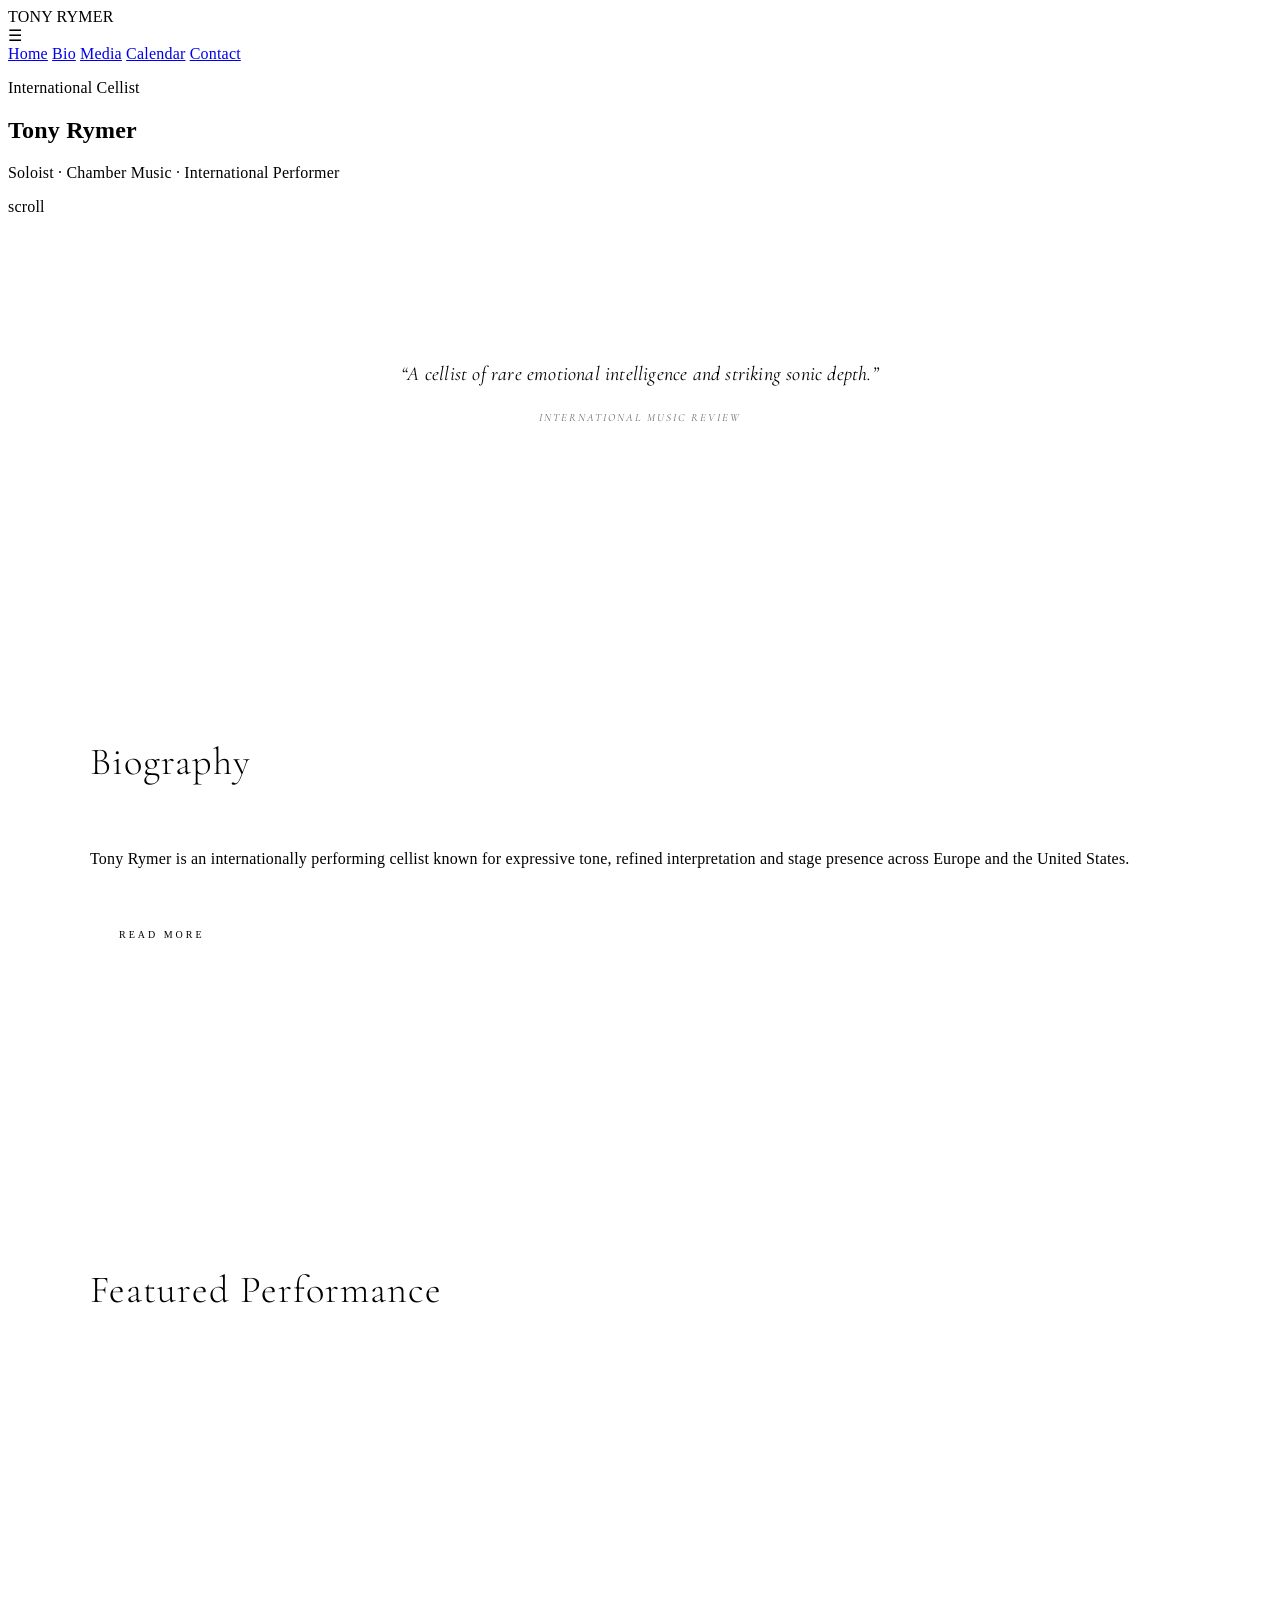
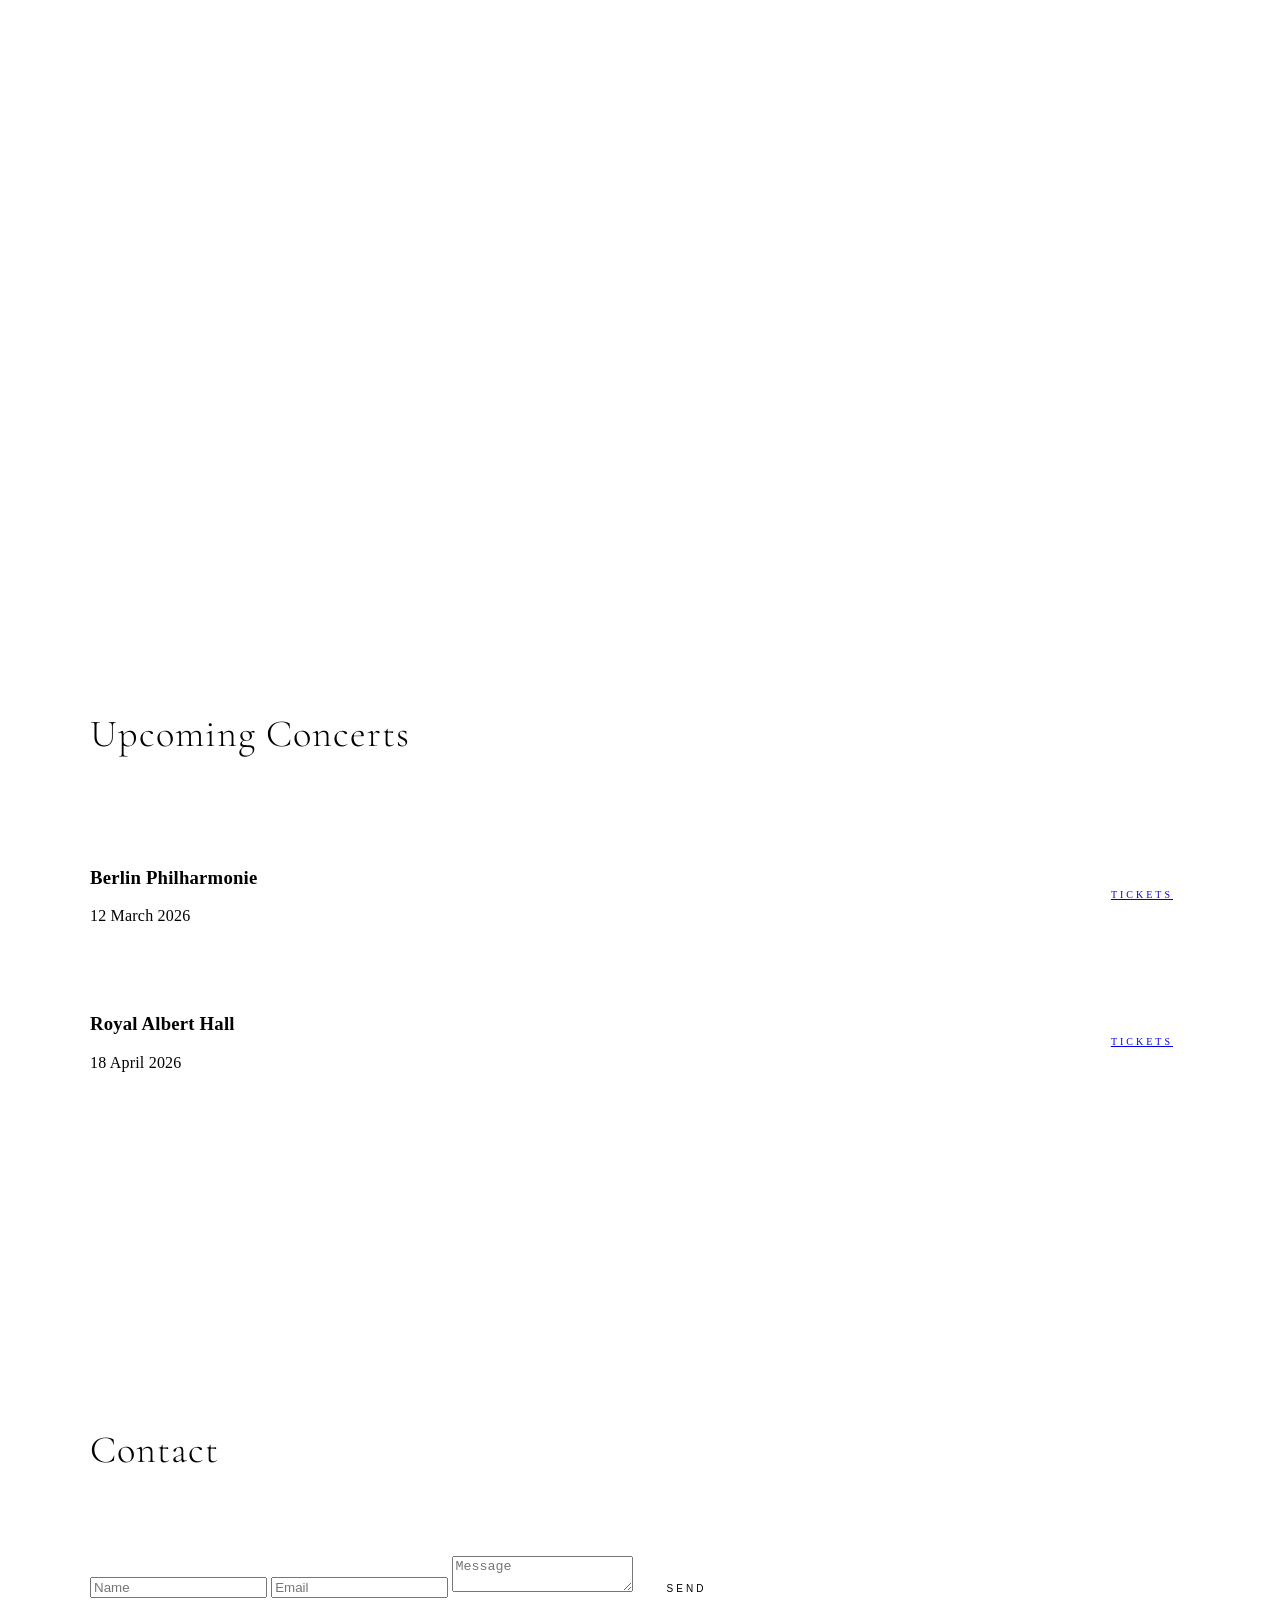
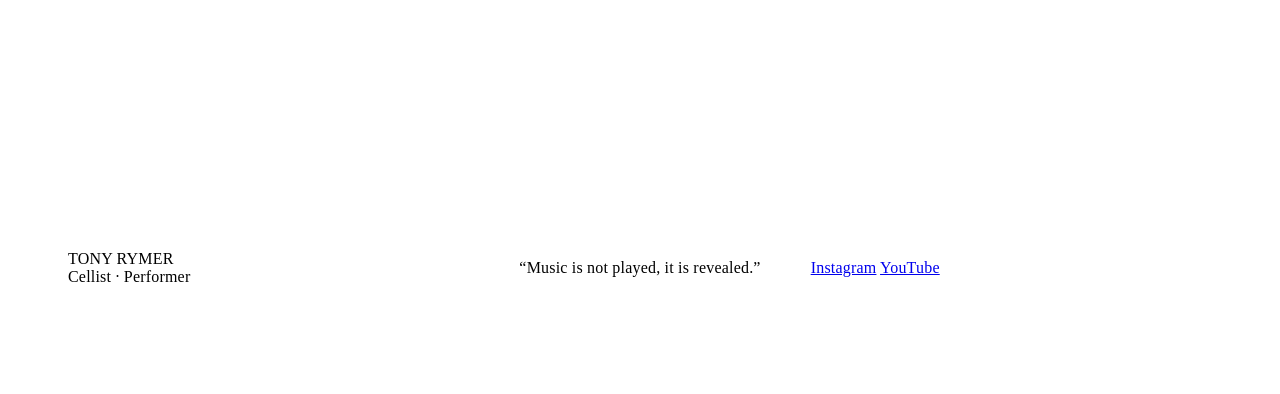
==== index.html @ 3be0be4f "Refactor index.html for better semantics and structure Updated HTML structure and improved semantics" ====
<!DOCTYPE html>
<html lang="en">
<head>
<meta charset="UTF-8" />
<meta name="viewport" content="width=device-width, initial-scale=1.0"/>
<title>Tony Rymer — Cellist</title>

<link href="https://fonts.googleapis.com/css2?family=Cormorant+Garamond:wght@300;400;600&family=Inter:wght@300;400;500&display=swap" rel="stylesheet">
<link rel="stylesheet" href="style.css">
</head>

<body>

<!-- HEADER -->
<header class="header">
  <div class="logo">TONY RYMER</div>

  <div class="menu-btn" id="menuBtn">☰</div>

  <nav id="nav">
    <a href="#home">Home</a>
    <a href="#bio">Bio</a>
    <a href="#media">Media</a>
    <a href="#calendar">Calendar</a>
    <a href="#contact">Contact</a>
  </nav>
</header>

<!-- HERO -->
<section class="hero" id="home">
  <div class="hero-content">
    <p class="eyebrow">International Cellist</p>
    <h1>Tony Rymer</h1>
    <p class="sub">Soloist · Chamber Music · International Performer</p>
  </div>

  <div class="scroll">
    <div class="line"></div>
    <span>scroll</span>
  </div>
</section>

<!-- QUOTE -->
<section class="section center">
  <p class="quote">
    “A cellist of rare emotional intelligence and striking sonic depth.”
    <span>International Music Review</span>
  </p>
</section>

<!-- BIO -->
<section id="bio" class="section">
  <h2>Biography</h2>
  <p class="text">
    Tony Rymer is an internationally performing cellist known for expressive tone,
    refined interpretation and stage presence across Europe and the United States.
  </p>
  <a class="btn" href="bio.html">Read more</a>
</section>

<!-- MEDIA -->
<section id="media" class="section">
  <h2>Featured Performance</h2>

  <div class="video">
    <iframe src="https://www.youtube.com/embed/grtOob1WED0" allowfullscreen></iframe>
  </div>
</section>

<!-- CALENDAR -->
<section id="calendar" class="section">
  <h2>Upcoming Concerts</h2>

  <div class="event">
    <div>
      <h3>Berlin Philharmonie</h3>
      <p>12 March 2026</p>
    </div>
    <a class="ticket" href="#">Tickets</a>
  </div>

  <div class="event">
    <div>
      <h3>Royal Albert Hall</h3>
      <p>18 April 2026</p>
    </div>
    <a class="ticket" href="#">Tickets</a>
  </div>
</section>

<!-- CONTACT -->
<section id="contact" class="section">
  <h2>Contact</h2>

  <form class="form">
    <input type="text" placeholder="Name">
    <input type="email" placeholder="Email">
    <textarea placeholder="Message"></textarea>
    <button class="btn" type="button">Send</button>
  </form>
</section>

<!-- FOOTER -->
<footer class="footer">
  <div>
    <div class="name">TONY RYMER</div>
    <div class="role">Cellist · Performer</div>
  </div>

  <div class="center">
    “Music is not played, it is revealed.”
  </div>

  <div class="links">
    <a href="#">Instagram</a>
    <a href="#">YouTube</a>
  </div>
</footer>

<script>
const nav = document.getElementById('nav');
const btn = document.getElementById('menuBtn');

btn.addEventListener('click', () => {
  nav.classList.toggle('active');
});

document.querySelectorAll('#nav a').forEach(a => {
  a.addEventListener('click', () => nav.classList.remove('active'));
});
</script>

</body>
</html>
---- style.css ----
/* ─────────────────────────────
   SECTIONS
───────────────────────────── */

.section{
  max-width:1200px;
  margin:auto;
  padding:140px 40px;
}

.section-title{
  font-family:"Cormorant Garamond",serif;
  font-size:clamp(38px,5vw,68px);
  font-weight:300;
  margin-bottom:70px;
  text-align:center;
  letter-spacing:1px;
}

.section-title::after{
  content:"";
  display:block;
  width:80px;
  height:1px;
  background:var(--accent);
  margin:25px auto 0;
}

/* ─────────────────────────────
   QUOTE
───────────────────────────── */

.quote{
  max-width:850px;
  margin:auto;
  text-align:center;
  font-size:clamp(22px,2.5vw,34px);
  line-height:1.7;
  font-family:"Cormorant Garamond";
  font-style:italic;
  color:rgba(255,255,255,.78);
}

/* ─────────────────────────────
   BIO
───────────────────────────── */

.bio{
  max-width:850px;
  margin:auto;
  color:var(--muted);
  font-size:17px;
  line-height:2;
}

.bio p{
  margin-bottom:28px;
}

/* ─────────────────────────────
   BUTTON
───────────────────────────── */

.btn{
  display:inline-flex;
  align-items:center;
  gap:12px;
  margin-top:30px;
  padding:16px 34px;
  border:1px solid rgba(255,255,255,.18);
  text-decoration:none;
  color:var(--text);
  font-size:11px;
  letter-spacing:3px;
  text-transform:uppercase;
  transition:.4s var(--ease);
}

.btn:hover{
  background:var(--accent);
  color:#000;
  border-color:var(--accent);
  transform:translateY(-2px);
}

/* ─────────────────────────────
   VIDEO
───────────────────────────── */

.video{
  position:relative;
  padding-top:56.25%;
  overflow:hidden;
  border-radius:20px;
  border:1px solid rgba(255,255,255,.08);
}

.video iframe{
  position:absolute;
  inset:0;
  width:100%;
  height:100%;
  border:0;
}

/* ─────────────────────────────
   EVENTS PREMIUM
───────────────────────────── */

.events{
  max-width:1000px;
  margin:auto;
}

.event{
  display:grid;
  grid-template-columns:120px 1fr auto;
  gap:40px;
  align-items:center;
  padding:35px 0;
  border-bottom:1px solid rgba(255,255,255,.08);
  transition:.4s ease;
}

.event:hover{
  transform:translateX(8px);
}

.event-date{
  font-family:"Cormorant Garamond";
  font-size:42px;
  color:var(--accent);
  line-height:1;
}

.event-info h3{
  font-size:18px;
  font-weight:500;
  margin-bottom:8px;
}

.event-info p{
  color:var(--muted);
  font-size:14px;
}

.event-link{
  text-decoration:none;
  color:var(--accent);
  letter-spacing:2px;
  font-size:11px;
  text-transform:uppercase;
}

/* ─────────────────────────────
   CONTACT PREMIUM
───────────────────────────── */

.contact{
  display:grid;
  grid-template-columns:1fr 1.1fr;
  gap:100px;
  align-items:start;
}

.contact-info h2{
  font-family:"Cormorant Garamond";
  font-size:58px;
  font-weight:300;
  line-height:1.1;
  margin-bottom:30px;
}

.contact-info p{
  color:var(--muted);
  line-height:1.9;
  margin-bottom:25px;
}

.contact-detail{
  margin-bottom:20px;
}

.contact-detail span{
  display:block;
  color:var(--accent);
  font-size:11px;
  letter-spacing:3px;
  text-transform:uppercase;
  margin-bottom:5px;
}

.contact-detail a{
  color:var(--text);
  text-decoration:none;
}

.contact-form{
  background:rgba(255,255,255,.02);
  border:1px solid rgba(255,255,255,.08);
  padding:45px;
  border-radius:24px;
  backdrop-filter:blur(10px);
}

.contact-form input,
.contact-form textarea{
  width:100%;
  background:transparent;
  border:none;
  border-bottom:1px solid rgba(255,255,255,.12);
  padding:18px 0;
  margin-bottom:25px;
  color:white;
  font-size:15px;
}

.contact-form textarea{
  min-height:140px;
  resize:none;
}

.contact-form button{
  padding:15px 28px;
  background:transparent;
  border:1px solid var(--accent);
  color:var(--accent);
  cursor:pointer;
  transition:.3s;
  letter-spacing:2px;
  text-transform:uppercase;
}

.contact-form button:hover{
  background:var(--accent);
  color:black;
}

/* ─────────────────────────────
   SCROLL INDICATOR PREMIUM
───────────────────────────── */

.scroll-indicator{
  position:absolute;
  right:40px;
  bottom:40px;
  z-index:10;
  display:flex;
  flex-direction:column;
  align-items:center;
  gap:12px;
}

.scroll-indicator span{
  font-size:10px;
  letter-spacing:4px;
  text-transform:uppercase;
  color:rgba(255,255,255,.55);
  writing-mode:vertical-rl;
}

.scroll-line{
  width:1px;
  height:90px;
  background:rgba(255,255,255,.15);
  position:relative;
  overflow:hidden;
}

.scroll-line::before{
  content:"";
  position:absolute;
  top:-30px;
  left:0;
  width:100%;
  height:30px;
  background:var(--accent);
  animation:scrollMove 2s infinite;
}

@keyframes scrollMove{
  0%{
    top:-30px;
  }
  100%{
    top:100%;
  }
}

/* ─────────────────────────────
   FOOTER PREMIUM
───────────────────────────── */

.footer{
  display:grid;
  grid-template-columns:1fr auto 1fr;
  align-items:center;
  gap:50px;
  padding:100px 60px;
  border-top:1px solid rgba(255,255,255,.08);
}

.footer-name{
  font-family:"Cormorant Garamond";
  font-size:22px;
  letter-spacing:6px;
}

.footer-role{
  margin-top:10px;
  color:rgba(255,255,255,.45);
  font-size:11px;
  letter-spacing:2px;
}

.footer-center{
  text-align:center;
}

.footer-quote{
  font-family:"Cormorant Garamond";
  font-size:18px;
  font-style:italic;
  color:rgba(255,255,255,.6);
}

.footer-right{
  display:flex;
  justify-content:flex-end;
  gap:26px;
}

.footer-right a{
  text-decoration:none;
  color:rgba(255,255,255,.55);
  font-size:11px;
  letter-spacing:2px;
  text-transform:uppercase;
  transition:.3s;
}

.footer-right a:hover{
  color:var(--accent);
}

/* ─────────────────────────────
   MOBILE
───────────────────────────── */

@media(max-width:768px){

  .section{
    padding:90px 22px;
  }

  .section-title{
    font-size:42px;
    margin-bottom:50px;
  }

  .contact{
    grid-template-columns:1fr;
    gap:50px;
  }

  .contact-info h2{
    font-size:42px;
  }

  .contact-form{
    padding:30px;
  }

  .event{
    grid-template-columns:1fr;
    gap:12px;
    padding:28px 0;
  }

  .event-date{
    font-size:30px;
  }

  .footer{
    grid-template-columns:1fr;
    text-align:center;
    padding:70px 24px;
  }

  .footer-right{
    justify-content:center;
    flex-wrap:wrap;
  }

  .scroll-indicator{
    right:18px;
    bottom:25px;
  }

  .scroll-line{
    height:60px;
  }
}
/* =========================
   PREMIUM SYSTEM FIX
========================= */

body{
  letter-spacing: 0.2px;
}

/* HEADINGS */
h2{
  font-family: "Cormorant Garamond", serif;
  font-weight: 300;
  font-size: clamp(28px, 3vw, 42px);
  letter-spacing: 1px;
  margin-bottom: 50px;
  position: relative;
}

h2::after{
  content:"";
  display:block;
  width:60px;
  height:1px;
  background:var(--accent);
  margin-top:14px;
  opacity:.6;
}

/* SECTIONS */
.section{
  max-width: 1100px;
  margin: 0 auto;
  padding: 140px 24px;
}

/* BIO TEXT */
.bio{
  max-width: 700px;
  font-size: 15px;
  line-height: 1.9;
  color: var(--muted);
}

/* BUTTONS UNIFY */
.btn{
  display:inline-flex;
  align-items:center;
  gap:10px;
  padding:14px 28px;
  border:1px solid rgba(255,255,255,.25);
  background:transparent;
  color:var(--text);
  font-size:10px;
  letter-spacing:3px;
  text-transform:uppercase;
  transition:.4s var(--ease);
}

.btn:hover{
  background:var(--accent);
  border-color:var(--accent);
  color:#000;
  transform: translateY(-2px);
}

/* =========================
   EVENTS — PREMIUM LIST
========================= */

.event{
  display:flex;
  justify-content:space-between;
  align-items:center;
  padding:26px 0;
  border-bottom:1px solid rgba(255,255,255,.08);
  transition:.3s ease;
}

.event:hover{
  border-color: rgba(200,169,110,.4);
  transform: translateX(6px);
}

.event strong{
  display:block;
  font-size:15px;
  font-weight:400;
  letter-spacing:0.5px;
}

.event span{
  display:block;
  font-size:11px;
  color: var(--muted);
  margin-top:6px;
}

/* ticket button upgrade */
.ticket{
  font-size:10px;
  letter-spacing:3px;
  text-transform:uppercase;
  padding:10px 16px;
  border:1px solid rgba(255,255,255,.2);
  transition:.3s ease;
}

.ticket:hover{
  background:var(--accent);
  border-color:var(--accent);
  color:#000;
}

/* =========================
   CONTACT — CLEAN LUXURY FORM
========================= */

.contact{
  max-width:600px;
}

.contact input,
.contact textarea{
  width:100%;
  padding:14px 0;
  margin-bottom:18px;
  border:none;
  border-bottom:1px solid rgba(255,255,255,.15);
  background:transparent;
  color:var(--text);
  outline:none;
  transition:.3s;
}

.contact input:focus,
.contact textarea:focus{
  border-bottom-color: var(--accent);
}

.contact textarea{
  min-height:120px;
  resize:none;
}

/* =========================
   QUOTE SECTION LUXURY
========================= */

.quote{
  max-width: 800px;
  margin: 0 auto;
  font-size: 20px;
  line-height: 1.8;
  text-align:center;
  color: var(--muted);
}

.quote span{
  display:block;
  margin-top:16px;
  font-size:11px;
  letter-spacing:2px;
  text-transform:uppercase;
  opacity:.6;
}
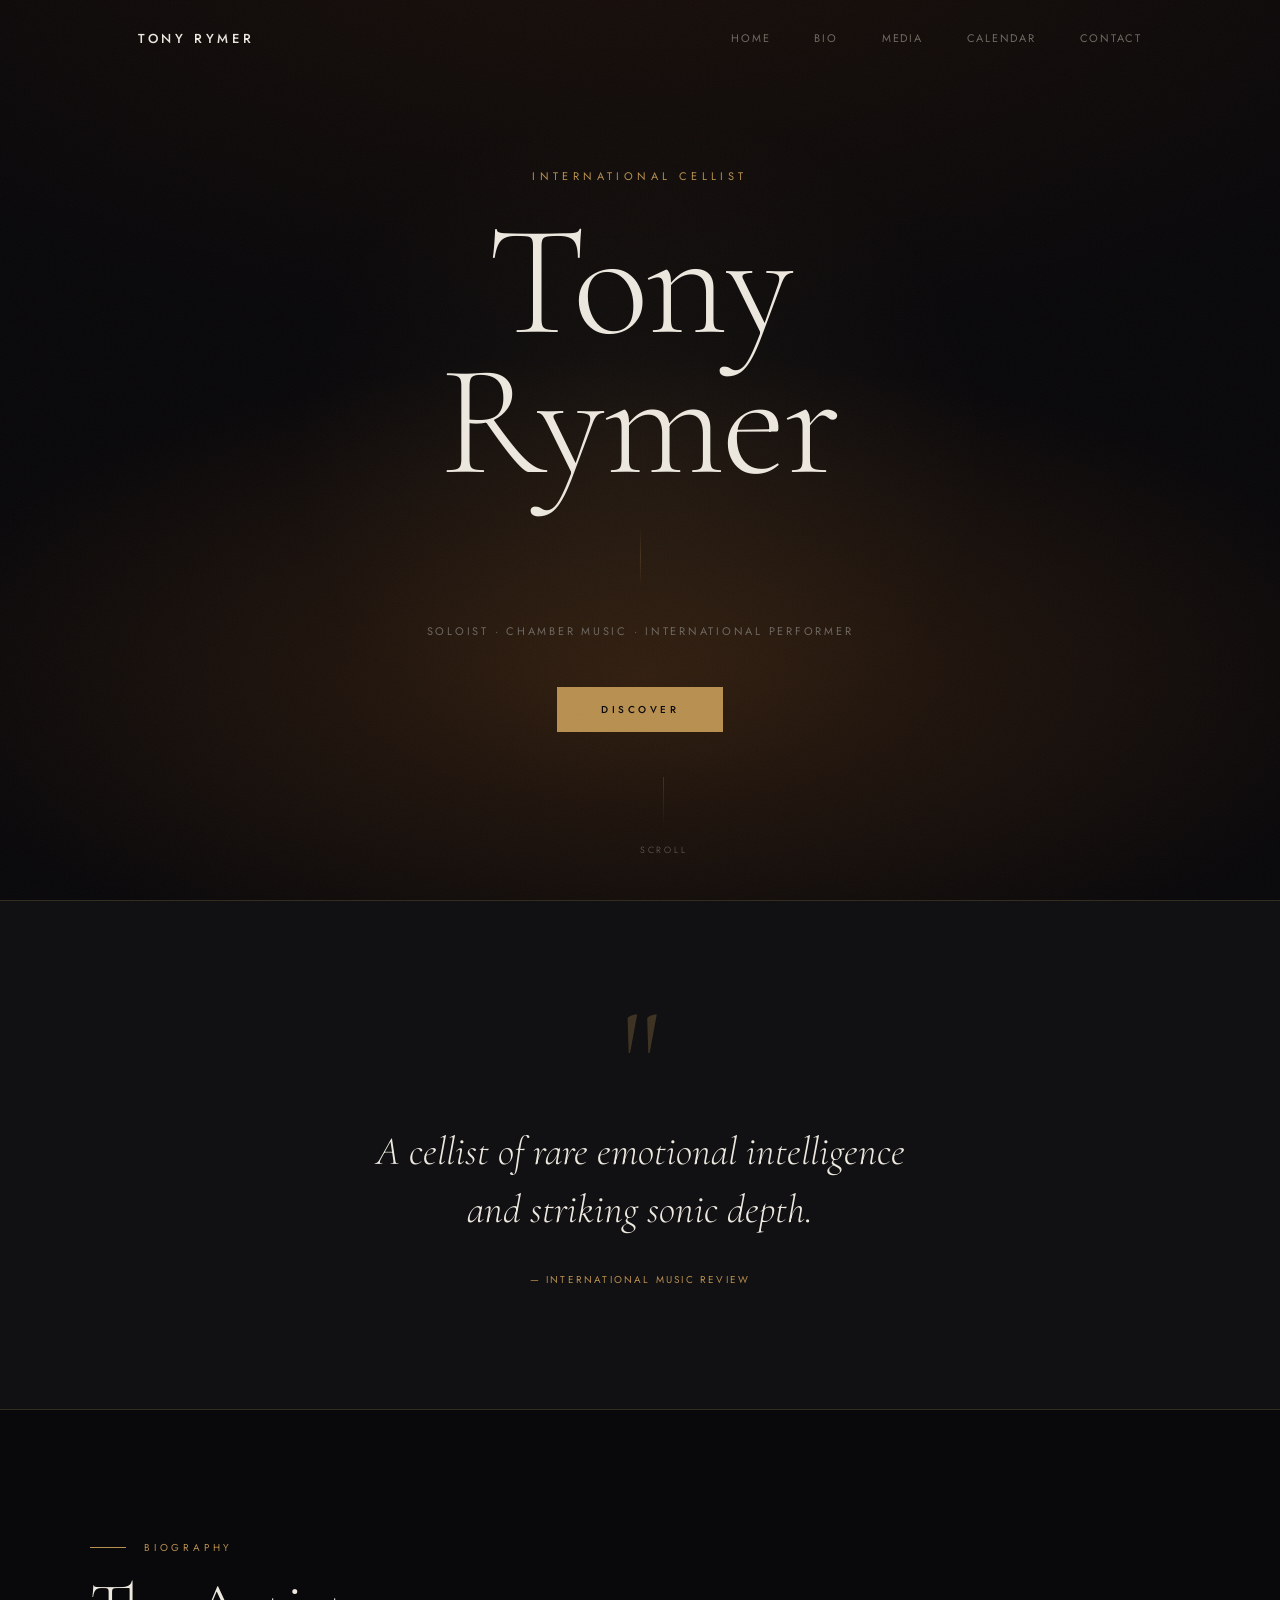
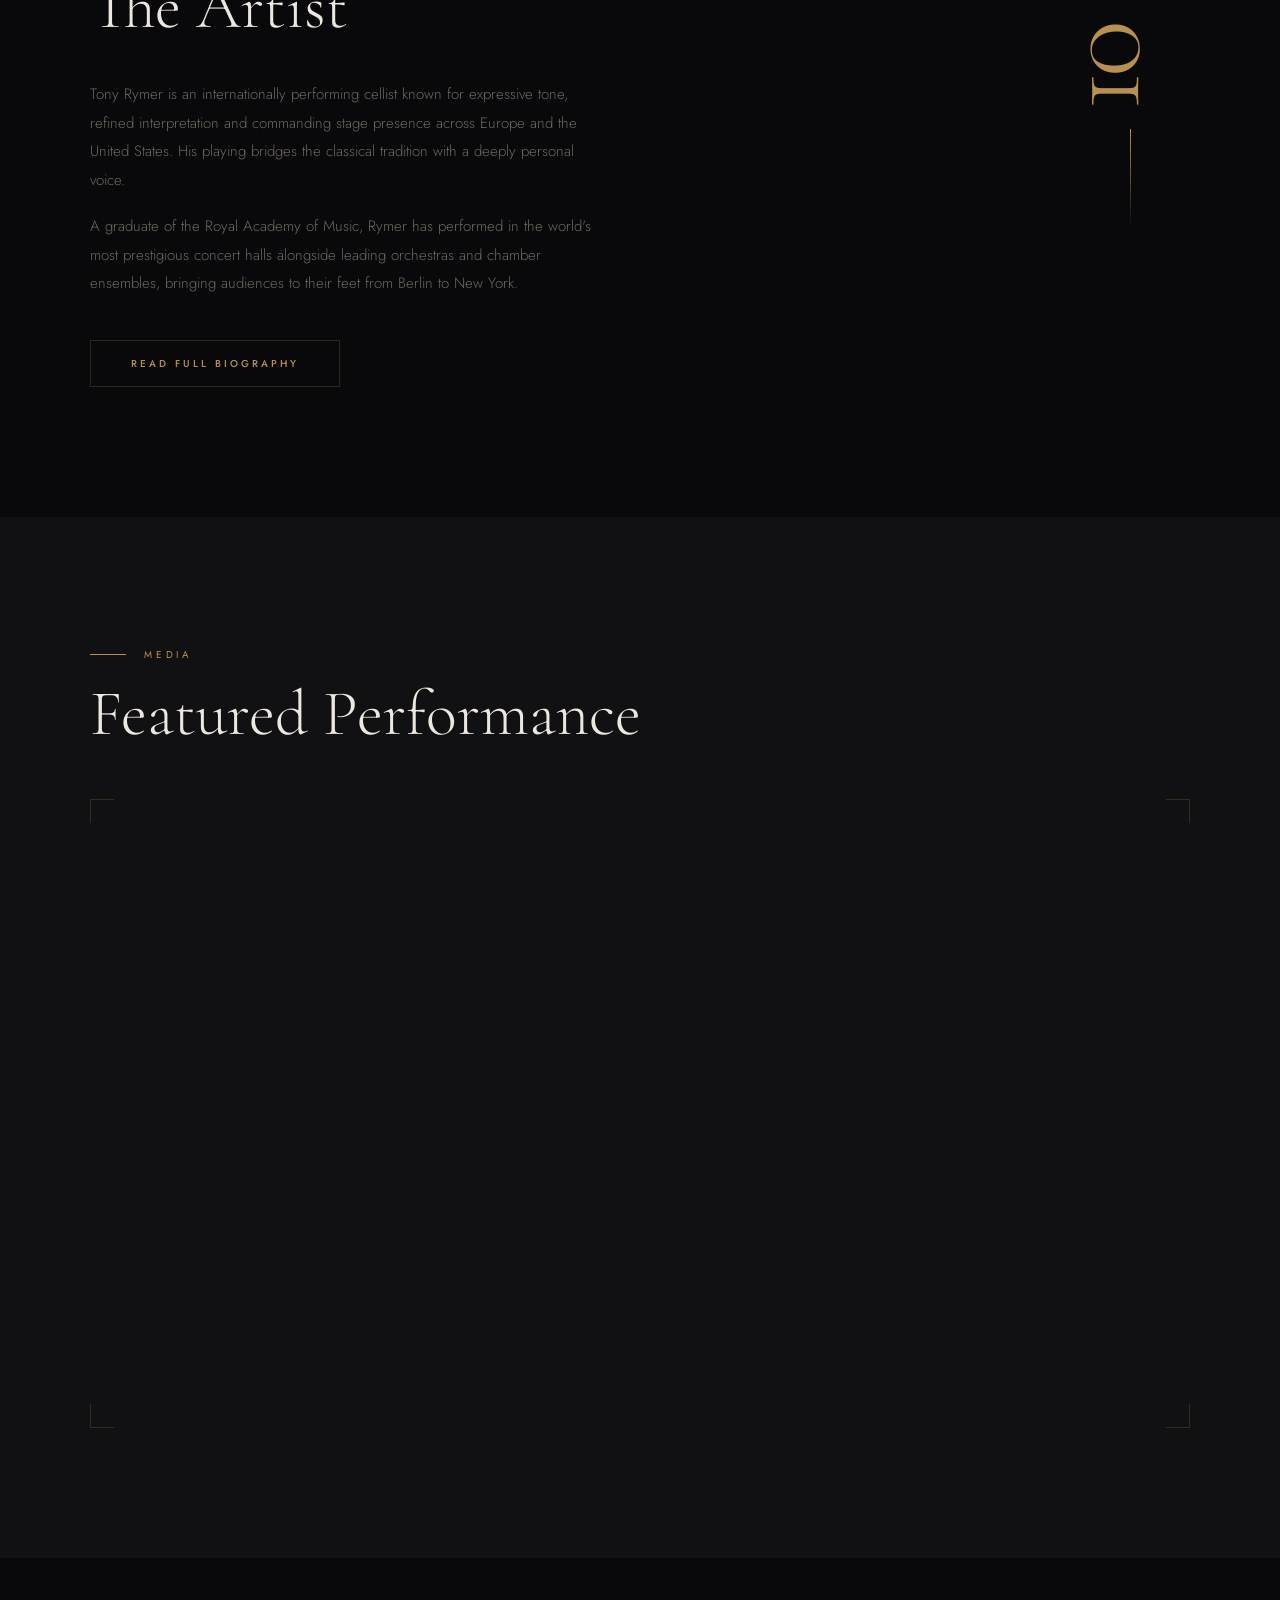
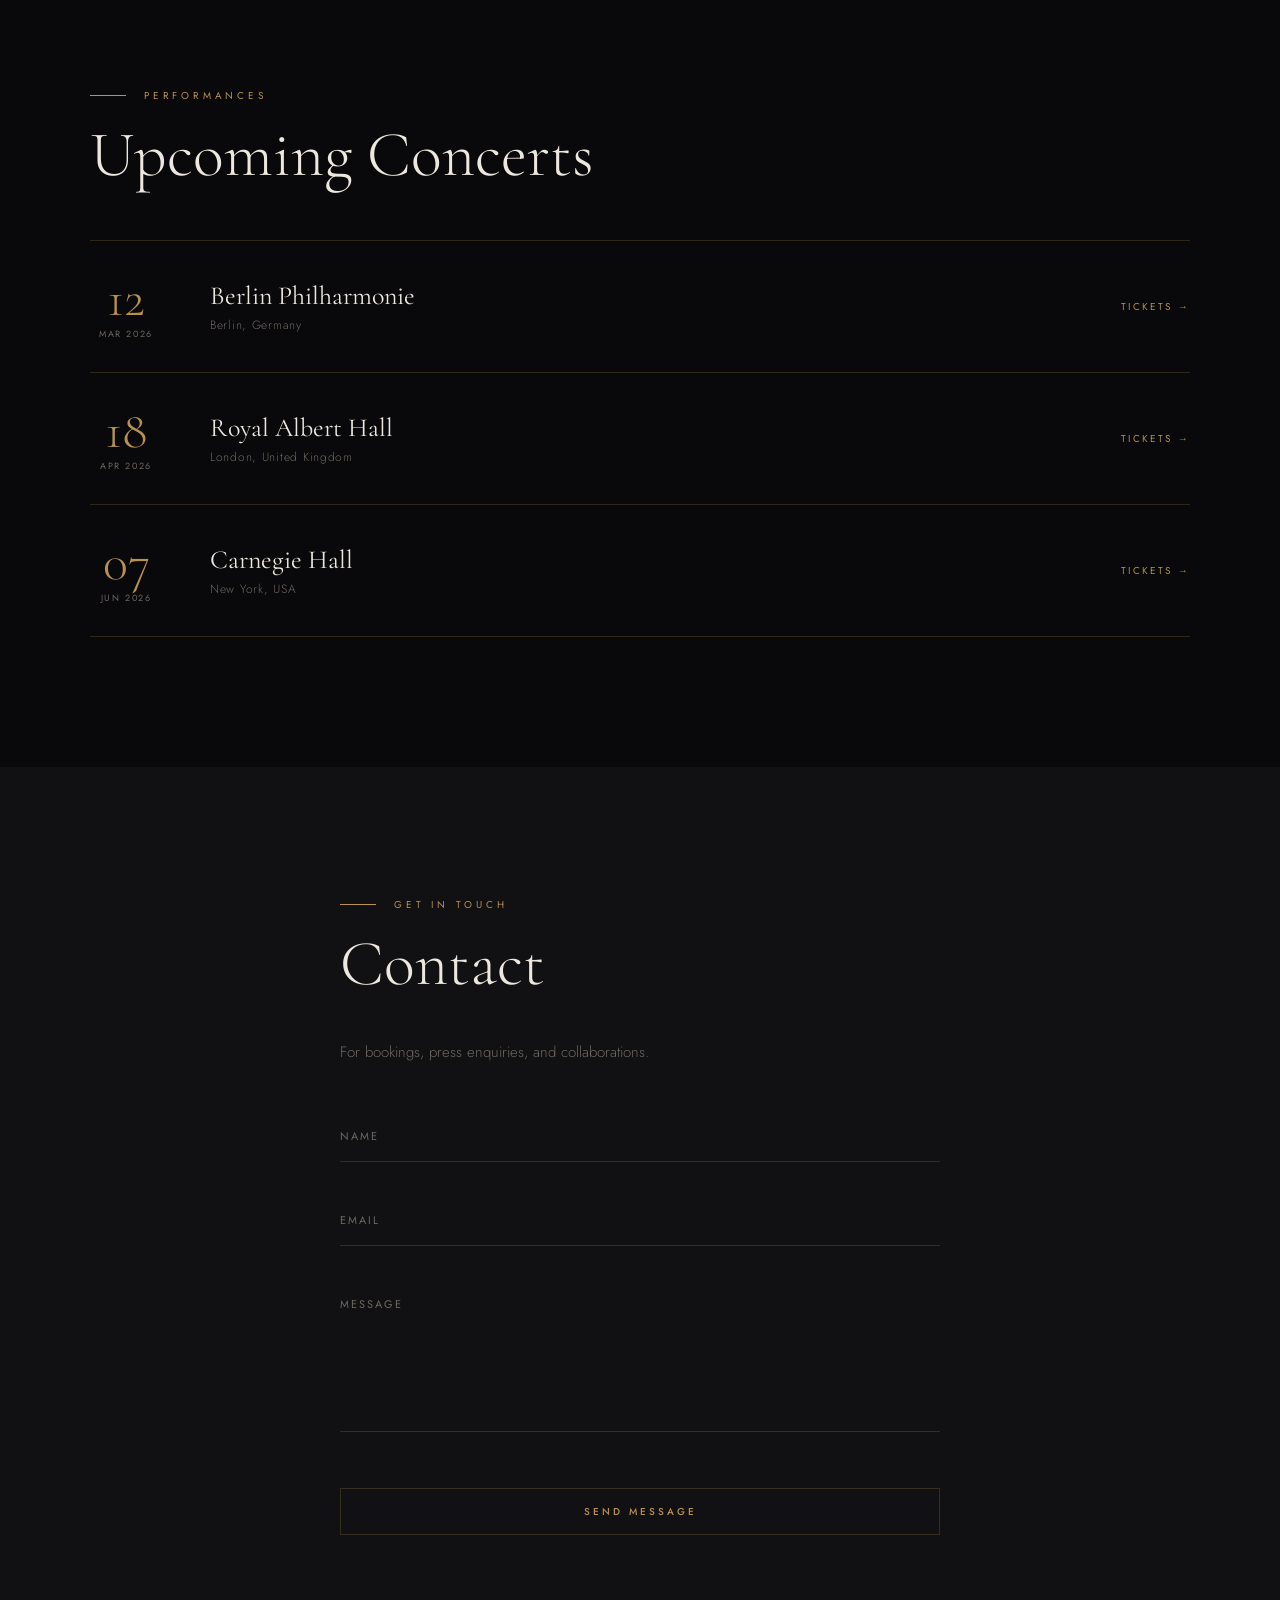
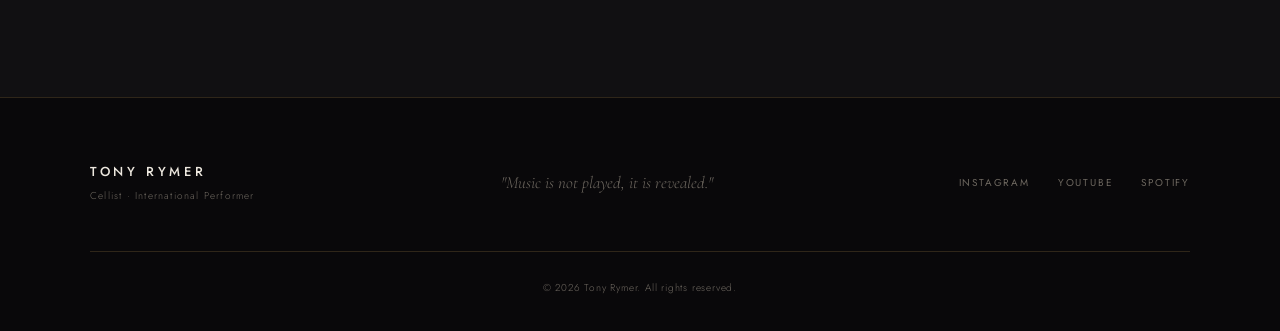
==== commit b766d76b: "Enhance index.html with SEO and structural updates Added meta tags for description and preconnect li" ====
--- a/index.html
+++ b/index.html
@@ -1,134 +1,265 @@
 <!DOCTYPE html>
 <html lang="en">
 <head>
-<meta charset="UTF-8" />
-<meta name="viewport" content="width=device-width, initial-scale=1.0"/>
-<title>Tony Rymer — Cellist</title>
-
-<link href="https://fonts.googleapis.com/css2?family=Cormorant+Garamond:wght@300;400;600&family=Inter:wght@300;400;500&display=swap" rel="stylesheet">
-<link rel="stylesheet" href="style.css">
+  <meta charset="UTF-8" />
+  <meta name="viewport" content="width=device-width, initial-scale=1.0"/>
+  <meta name="description" content="Tony Rymer — International Cellist. Soloist, chamber musician, and international performer."/>
+  <title>Tony Rymer — Cellist</title>
+  <link rel="preconnect" href="https://fonts.googleapis.com">
+  <link rel="preconnect" href="https://fonts.gstatic.com" crossorigin>
+  <link href="https://fonts.googleapis.com/css2?family=Cormorant+Garamond:ital,wght@0,300;0,400;0,500;0,600;1,300;1,400;1,500&family=Jost:wght@300;400;500&display=swap" rel="stylesheet">
+  <link rel="stylesheet" href="style.css">
 </head>
-
 <body>
 
-<!-- HEADER -->
-<header class="header">
-  <div class="logo">TONY RYMER</div>
-
-  <div class="menu-btn" id="menuBtn">☰</div>
-
-  <nav id="nav">
-    <a href="#home">Home</a>
-    <a href="#bio">Bio</a>
-    <a href="#media">Media</a>
-    <a href="#calendar">Calendar</a>
-    <a href="#contact">Contact</a>
-  </nav>
-</header>
-
-<!-- HERO -->
-<section class="hero" id="home">
-  <div class="hero-content">
-    <p class="eyebrow">International Cellist</p>
-    <h1>Tony Rymer</h1>
-    <p class="sub">Soloist · Chamber Music · International Performer</p>
-  </div>
-
-  <div class="scroll">
-    <div class="line"></div>
-    <span>scroll</span>
-  </div>
-</section>
-
-<!-- QUOTE -->
-<section class="section center">
-  <p class="quote">
-    “A cellist of rare emotional intelligence and striking sonic depth.”
-    <span>International Music Review</span>
-  </p>
-</section>
-
-<!-- BIO -->
-<section id="bio" class="section">
-  <h2>Biography</h2>
-  <p class="text">
-    Tony Rymer is an internationally performing cellist known for expressive tone,
-    refined interpretation and stage presence across Europe and the United States.
-  </p>
-  <a class="btn" href="bio.html">Read more</a>
-</section>
-
-<!-- MEDIA -->
-<section id="media" class="section">
-  <h2>Featured Performance</h2>
-
-  <div class="video">
-    <iframe src="https://www.youtube.com/embed/grtOob1WED0" allowfullscreen></iframe>
-  </div>
-</section>
-
-<!-- CALENDAR -->
-<section id="calendar" class="section">
-  <h2>Upcoming Concerts</h2>
-
-  <div class="event">
-    <div>
-      <h3>Berlin Philharmonie</h3>
-      <p>12 March 2026</p>
-    </div>
-    <a class="ticket" href="#">Tickets</a>
-  </div>
-
-  <div class="event">
-    <div>
-      <h3>Royal Albert Hall</h3>
-      <p>18 April 2026</p>
-    </div>
-    <a class="ticket" href="#">Tickets</a>
-  </div>
-</section>
-
-<!-- CONTACT -->
-<section id="contact" class="section">
-  <h2>Contact</h2>
-
-  <form class="form">
-    <input type="text" placeholder="Name">
-    <input type="email" placeholder="Email">
-    <textarea placeholder="Message"></textarea>
-    <button class="btn" type="button">Send</button>
-  </form>
-</section>
-
-<!-- FOOTER -->
-<footer class="footer">
-  <div>
-    <div class="name">TONY RYMER</div>
-    <div class="role">Cellist · Performer</div>
-  </div>
-
-  <div class="center">
-    “Music is not played, it is revealed.”
-  </div>
-
-  <div class="links">
-    <a href="#">Instagram</a>
-    <a href="#">YouTube</a>
-  </div>
-</footer>
-
-<script>
-const nav = document.getElementById('nav');
-const btn = document.getElementById('menuBtn');
-
-btn.addEventListener('click', () => {
-  nav.classList.toggle('active');
-});
-
-document.querySelectorAll('#nav a').forEach(a => {
-  a.addEventListener('click', () => nav.classList.remove('active'));
-});
-</script>
-
+  <!-- Grain overlay -->
+  <div class="grain" aria-hidden="true"></div>
+
+  <!-- HEADER -->
+  <header class="header" id="header">
+    <div class="header-inner">
+      <a href="#home" class="logo">TONY RYMER</a>
+      <button class="menu-btn" id="menuBtn" aria-label="Toggle navigation">
+        <span></span>
+        <span></span>
+      </button>
+      <nav class="nav" id="nav" role="navigation">
+        <a href="#home" class="nav-link">Home</a>
+        <a href="#bio" class="nav-link">Bio</a>
+        <a href="#media" class="nav-link">Media</a>
+        <a href="#calendar" class="nav-link">Calendar</a>
+        <a href="#contact" class="nav-link">Contact</a>
+      </nav>
+    </div>
+  </header>
+
+  <!-- HERO -->
+  <section class="hero" id="home">
+    <div class="hero-bg" aria-hidden="true"></div>
+    <div class="hero-glow" aria-hidden="true"></div>
+    <div class="hero-content">
+      <p class="eyebrow">International Cellist</p>
+      <h1>Tony<br>Rymer</h1>
+      <div class="hero-divider" aria-hidden="true"></div>
+      <p class="sub">Soloist · Chamber Music · International Performer</p>
+      <a href="#bio" class="hero-cta">Discover</a>
+    </div>
+    <div class="scroll-indicator" aria-hidden="true">
+      <div class="scroll-line"></div>
+      <span>scroll</span>
+    </div>
+  </section>
+
+  <!-- QUOTE -->
+  <section class="quote-section">
+    <div class="quote-inner" data-animate>
+      <div class="quote-mark" aria-hidden="true">"</div>
+      <blockquote>
+        A cellist of rare emotional intelligence<br>and striking sonic depth.
+      </blockquote>
+      <cite>— International Music Review</cite>
+    </div>
+  </section>
+
+  <!-- BIO -->
+  <section id="bio" class="section">
+    <div class="section-inner bio-grid">
+      <div class="bio-text">
+        <div class="section-label" data-animate>Biography</div>
+        <h2 data-animate>The Artist</h2>
+        <p class="body-text" data-animate>
+          Tony Rymer is an internationally performing cellist known for expressive tone,
+          refined interpretation and commanding stage presence across Europe and the United States.
+          His playing bridges the classical tradition with a deeply personal voice.
+        </p>
+        <p class="body-text" data-animate>
+          A graduate of the Royal Academy of Music, Rymer has performed in the world's most
+          prestigious concert halls alongside leading orchestras and chamber ensembles,
+          bringing audiences to their feet from Berlin to New York.
+        </p>
+        <a class="btn" href="bio.html" data-animate>Read full biography</a>
+      </div>
+      <div class="bio-deco" data-animate aria-hidden="true">
+        <span class="deco-number">01</span>
+        <div class="deco-rule"></div>
+      </div>
+    </div>
+  </section>
+
+  <!-- MEDIA -->
+  <section id="media" class="section section--dark">
+    <div class="section-inner">
+      <div class="section-label" data-animate>Media</div>
+      <h2 data-animate>Featured Performance</h2>
+      <div class="video-wrapper" data-animate>
+        <div class="video-corners" aria-hidden="true">
+          <span class="corner tl"></span>
+          <span class="corner tr"></span>
+          <span class="corner bl"></span>
+          <span class="corner br"></span>
+        </div>
+        <div class="video-frame">
+          <iframe
+            src="https://www.youtube.com/embed/grtOob1WED0"
+            title="Tony Rymer — Featured Performance"
+            allow="accelerometer; autoplay; clipboard-write; encrypted-media; gyroscope; picture-in-picture"
+            allowfullscreen>
+          </iframe>
+        </div>
+      </div>
+    </div>
+  </section>
+
+  <!-- CALENDAR -->
+  <section id="calendar" class="section">
+    <div class="section-inner">
+      <div class="section-label" data-animate>Performances</div>
+      <h2 data-animate>Upcoming Concerts</h2>
+      <div class="events">
+        <div class="event" data-animate>
+          <div class="event-date">
+            <span class="event-day">12</span>
+            <span class="event-month">MAR 2026</span>
+          </div>
+          <div class="event-info">
+            <h3>Berlin Philharmonie</h3>
+            <p>Berlin, Germany</p>
+          </div>
+          <a class="ticket-btn" href="#">Tickets →</a>
+        </div>
+        <div class="event" data-animate>
+          <div class="event-date">
+            <span class="event-day">18</span>
+            <span class="event-month">APR 2026</span>
+          </div>
+          <div class="event-info">
+            <h3>Royal Albert Hall</h3>
+            <p>London, United Kingdom</p>
+          </div>
+          <a class="ticket-btn" href="#">Tickets →</a>
+        </div>
+        <div class="event" data-animate>
+          <div class="event-date">
+            <span class="event-day">07</span>
+            <span class="event-month">JUN 2026</span>
+          </div>
+          <div class="event-info">
+            <h3>Carnegie Hall</h3>
+            <p>New York, USA</p>
+          </div>
+          <a class="ticket-btn" href="#">Tickets →</a>
+        </div>
+      </div>
+    </div>
+  </section>
+
+  <!-- CONTACT -->
+  <section id="contact" class="section section--dark">
+    <div class="section-inner section-inner--narrow">
+      <div class="section-label" data-animate>Get in touch</div>
+      <h2 data-animate>Contact</h2>
+      <p class="body-text" data-animate>For bookings, press enquiries, and collaborations.</p>
+      <div class="form" data-animate>
+        <div class="form-group">
+          <input type="text" id="f-name" placeholder=" " autocomplete="off">
+          <label for="f-name">Name</label>
+          <div class="form-line"></div>
+        </div>
+        <div class="form-group">
+          <input type="email" id="f-email" placeholder=" " autocomplete="off">
+          <label for="f-email">Email</label>
+          <div class="form-line"></div>
+        </div>
+        <div class="form-group">
+          <textarea id="f-msg" placeholder=" " rows="5"></textarea>
+          <label for="f-msg">Message</label>
+          <div class="form-line"></div>
+        </div>
+        <button class="btn btn--full" type="button" id="sendBtn">Send Message</button>
+        <p class="form-success" id="formSuccess">Your message has been sent. Thank you.</p>
+      </div>
+    </div>
+  </section>
+
+  <!-- FOOTER -->
+  <footer class="footer">
+    <div class="footer-inner">
+      <div class="footer-left">
+        <div class="footer-logo">TONY RYMER</div>
+        <div class="footer-role">Cellist · International Performer</div>
+      </div>
+      <div class="footer-center">
+        <p class="footer-quote">"Music is not played, it is revealed."</p>
+      </div>
+      <div class="footer-right">
+        <a href="#" class="footer-link">Instagram</a>
+        <a href="#" class="footer-link">YouTube</a>
+        <a href="#" class="footer-link">Spotify</a>
+      </div>
+    </div>
+    <div class="footer-bottom">
+      <span>© 2026 Tony Rymer. All rights reserved.</span>
+    </div>
+  </footer>
+
+  <script>
+    /* ── Header scroll ── */
+    const header = document.getElementById('header');
+    window.addEventListener('scroll', () => {
+      header.classList.toggle('scrolled', window.scrollY > 60);
+    }, { passive: true });
+
+    /* ── Mobile nav ── */
+    const nav = document.getElementById('nav');
+    const btn = document.getElementById('menuBtn');
+    btn.addEventListener('click', () => {
+      const open = nav.classList.toggle('open');
+      btn.classList.toggle('open', open);
+      document.body.classList.toggle('nav-open', open);
+    });
+    document.querySelectorAll('.nav-link').forEach(a => {
+      a.addEventListener('click', () => {
+        nav.classList.remove('open');
+        btn.classList.remove('open');
+        document.body.classList.remove('nav-open');
+      });
+    });
+
+    /* ── Scroll animations ── */
+    const observer = new IntersectionObserver(entries => {
+      entries.forEach((entry, i) => {
+        if (entry.isIntersecting) {
+          entry.target.style.transitionDelay = `${i * 60}ms`;
+          entry.target.classList.add('visible');
+          observer.unobserve(entry.target);
+        }
+      });
+    }, { threshold: 0.12 });
+
+    document.querySelectorAll('[data-animate]').forEach(el => observer.observe(el));
+
+    /* ── Smooth scroll ── */
+    document.querySelectorAll('a[href^="#"]').forEach(a => {
+      a.addEventListener('click', e => {
+        const target = document.querySelector(a.getAttribute('href'));
+        if (target) {
+          e.preventDefault();
+          target.scrollIntoView({ behavior: 'smooth' });
+        }
+      });
+    });
+
+    /* ── Contact form ── */
+    document.getElementById('sendBtn').addEventListener('click', () => {
+      const name   = document.getElementById('f-name').value.trim();
+      const email  = document.getElementById('f-email').value.trim();
+      const msg    = document.getElementById('f-msg').value.trim();
+      if (!name || !email || !msg) return;
+      const sendBtn = document.getElementById('sendBtn');
+      sendBtn.textContent = 'Sent ✓';
+      sendBtn.disabled = true;
+      document.getElementById('formSuccess').classList.add('show');
+    });
+  </script>
 </body>
 </html>
--- a/style.css
+++ b/style.css
@@ -1,568 +1,862 @@
-/* ─────────────────────────────
+/* ══════════════════════════════════════════
+   TONY RYMER — Cellist
+   Dark luxury aesthetic · Concert-hall warmth
+   ══════════════════════════════════════════ */
+
+/* ── Variables ── */
+:root {
+  --bg:          #09080a;
+  --surface:     #111012;
+  --surface2:    #1a181b;
+  --gold:        #b89050;
+  --gold-light:  #d4ac6e;
+  --gold-dim:    rgba(184, 144, 80, 0.12);
+  --gold-border: rgba(184, 144, 80, 0.22);
+  --cream:       #ede8df;
+  --cream-dim:   #c8c2b7;
+  --muted:       #6e6860;
+  --font-serif:  'Cormorant Garamond', Georgia, serif;
+  --font-sans:   'Jost', 'Helvetica Neue', sans-serif;
+  --ease:        cubic-bezier(0.25, 0.46, 0.45, 0.94);
+  --ease-out:    cubic-bezier(0.16, 1, 0.3, 1);
+  --section-pad: 130px;
+  --max-w:       1100px;
+  --header-h:    76px;
+}
+
+/* ── Reset ── */
+*, *::before, *::after { box-sizing: border-box; margin: 0; padding: 0; }
+
+html {
+  scroll-behavior: smooth;
+  font-size: 16px;
+}
+
+body {
+  background: var(--bg);
+  color: var(--cream);
+  font-family: var(--font-sans);
+  font-weight: 300;
+  overflow-x: hidden;
+  -webkit-font-smoothing: antialiased;
+}
+
+body.nav-open { overflow: hidden; }
+
+/* ── Grain texture ── */
+.grain {
+  position: fixed;
+  inset: 0;
+  pointer-events: none;
+  z-index: 9999;
+  opacity: 0.032;
+  background-image: url("data:image/svg+xml,%3Csvg viewBox='0 0 256 256' xmlns='http://www.w3.org/2000/svg'%3E%3Cfilter id='n'%3E%3CfeTurbulence type='fractalNoise' baseFrequency='0.9' numOctaves='4' stitchTiles='stitch'/%3E%3C/filter%3E%3Crect width='100%25' height='100%25' filter='url(%23n)'/%3E%3C/svg%3E");
+  background-size: 256px 256px;
+}
+
+/* ══════════════════
+   HEADER
+══════════════════ */
+.header {
+  position: fixed;
+  top: 0; left: 0; right: 0;
+  z-index: 500;
+  height: var(--header-h);
+  transition: background 0.5s var(--ease), border-bottom 0.5s var(--ease);
+}
+
+.header.scrolled {
+  background: rgba(9, 8, 10, 0.94);
+  backdrop-filter: blur(14px);
+  -webkit-backdrop-filter: blur(14px);
+  border-bottom: 1px solid var(--gold-border);
+}
+
+.header-inner {
+  max-width: var(--max-w);
+  margin: 0 auto;
+  padding: 0 48px;
+  height: 100%;
+  display: flex;
+  align-items: center;
+  justify-content: space-between;
+}
+
+.logo {
+  font-family: var(--font-sans);
+  font-size: 13px;
+  font-weight: 500;
+  letter-spacing: 0.28em;
+  color: var(--cream);
+  text-decoration: none;
+  transition: color 0.3s;
+}
+.logo:hover { color: var(--gold-light); }
+
+/* ── Navigation ── */
+.nav {
+  display: flex;
+  gap: 44px;
+}
+
+.nav-link {
+  font-family: var(--font-sans);
+  font-size: 11px;
+  font-weight: 400;
+  letter-spacing: 0.16em;
+  text-transform: uppercase;
+  color: var(--muted);
+  text-decoration: none;
+  position: relative;
+  transition: color 0.3s;
+}
+
+.nav-link::after {
+  content: '';
+  position: absolute;
+  bottom: -3px; left: 0;
+  width: 0; height: 1px;
+  background: var(--gold);
+  transition: width 0.35s var(--ease);
+}
+
+.nav-link:hover { color: var(--cream); }
+.nav-link:hover::after { width: 100%; }
+
+/* ── Mobile menu button ── */
+.menu-btn {
+  display: none;
+  flex-direction: column;
+  justify-content: center;
+  gap: 7px;
+  background: none;
+  border: none;
+  cursor: pointer;
+  padding: 6px;
+  z-index: 600;
+}
+
+.menu-btn span {
+  display: block;
+  width: 26px; height: 1px;
+  background: var(--cream);
+  transition: transform 0.4s var(--ease), opacity 0.4s;
+  transform-origin: center;
+}
+
+.menu-btn.open span:nth-child(1) {
+  transform: translateY(8px) rotate(45deg);
+}
+.menu-btn.open span:nth-child(2) {
+  transform: translateY(-0px) rotate(-45deg);
+}
+
+/* ══════════════════
+   HERO
+══════════════════ */
+.hero {
+  position: relative;
+  height: 100vh;
+  min-height: 700px;
+  display: flex;
+  align-items: center;
+  justify-content: center;
+  overflow: hidden;
+}
+
+.hero-bg {
+  position: absolute;
+  inset: 0;
+  background:
+    radial-gradient(ellipse 90% 55% at 50% 75%, #2e1c0e 0%, transparent 65%),
+    radial-gradient(ellipse 120% 80% at 50% -10%, #1a100a 0%, transparent 60%),
+    var(--bg);
+}
+
+.hero-glow {
+  position: absolute;
+  width: 700px; height: 700px;
+  border-radius: 50%;
+  background: radial-gradient(circle, rgba(184, 144, 80, 0.07) 0%, transparent 70%);
+  top: 50%; left: 50%;
+  transform: translate(-50%, -50%);
+  animation: glow-pulse 7s ease-in-out infinite alternate;
+}
+
+@keyframes glow-pulse {
+  from { transform: translate(-50%, -50%) scale(1);   opacity: 0.5; }
+  to   { transform: translate(-50%, -50%) scale(1.35); opacity: 1; }
+}
+
+.hero-content {
+  position: relative;
+  z-index: 2;
+  text-align: center;
+  padding: 0 24px;
+}
+
+.eyebrow {
+  font-family: var(--font-sans);
+  font-size: 11px;
+  font-weight: 400;
+  letter-spacing: 0.4em;
+  text-transform: uppercase;
+  color: var(--gold);
+  margin-bottom: 28px;
+  opacity: 0;
+  transform: translateY(18px);
+  animation: hero-fade 1s var(--ease-out) 0.3s forwards;
+}
+
+.hero-content h1 {
+  font-family: var(--font-serif);
+  font-size: clamp(76px, 13vw, 158px);
+  font-weight: 300;
+  line-height: 0.88;
+  letter-spacing: -0.01em;
+  color: var(--cream);
+  margin-bottom: 0;
+  opacity: 0;
+  transform: translateY(28px);
+  animation: hero-fade 1.2s var(--ease-out) 0.55s forwards;
+}
+
+.hero-divider {
+  width: 1px;
+  height: 60px;
+  background: linear-gradient(to bottom, transparent, var(--gold-border), transparent);
+  margin: 36px auto;
+  opacity: 0;
+  animation: hero-fade 0.9s var(--ease-out) 0.95s forwards;
+}
+
+.sub {
+  font-family: var(--font-sans);
+  font-size: 11px;
+  font-weight: 400;
+  letter-spacing: 0.25em;
+  text-transform: uppercase;
+  color: var(--muted);
+  margin-bottom: 48px;
+  opacity: 0;
+  transform: translateY(14px);
+  animation: hero-fade 0.9s var(--ease-out) 1.05s forwards;
+}
+
+.hero-cta {
+  display: inline-block;
+  font-family: var(--font-sans);
+  font-size: 10px;
+  font-weight: 500;
+  letter-spacing: 0.35em;
+  text-transform: uppercase;
+  color: var(--bg);
+  background: var(--gold);
+  padding: 15px 44px;
+  text-decoration: none;
+  transition: background 0.35s, letter-spacing 0.35s;
+  opacity: 0;
+  animation: hero-fade 0.9s var(--ease-out) 1.25s forwards;
+}
+
+.hero-cta:hover {
+  background: var(--gold-light);
+  letter-spacing: 0.42em;
+}
+
+@keyframes hero-fade {
+  to { opacity: 1; transform: translateY(0); }
+}
+
+/* ── Scroll indicator ── */
+.scroll-indicator {
+  position: absolute;
+  bottom: 44px; left: 50%;
+  transform: translateX(-50%);
+  display: flex;
+  flex-direction: column;
+  align-items: center;
+  gap: 14px;
+  color: var(--muted);
+  font-family: var(--font-sans);
+  font-size: 9px;
+  letter-spacing: 0.3em;
+  text-transform: uppercase;
+  opacity: 0;
+  animation: hero-fade 1s var(--ease) 2s forwards;
+}
+
+.scroll-line {
+  width: 1px; height: 52px;
+  background: linear-gradient(to bottom, var(--gold-border), transparent);
+  animation: scroll-anim 2.4s ease-in-out infinite;
+}
+
+@keyframes scroll-anim {
+  0%   { transform: scaleY(0) translateY(0); transform-origin: top; opacity: 1; }
+  50%  { transform: scaleY(1) translateY(0); transform-origin: top; opacity: 1; }
+  100% { transform: scaleY(1) translateY(0); transform-origin: top; opacity: 0; }
+}
+
+/* ══════════════════
+   ENTRANCE ANIMATIONS
+══════════════════ */
+[data-animate] {
+  opacity: 0;
+  transform: translateY(36px);
+  transition: opacity 0.9s var(--ease-out), transform 0.9s var(--ease-out);
+}
+
+[data-animate].visible {
+  opacity: 1;
+  transform: translateY(0);
+}
+
+/* ══════════════════
+   QUOTE SECTION
+══════════════════ */
+.quote-section {
+  padding: 120px 48px;
+  background: var(--surface);
+  border-top: 1px solid var(--gold-border);
+  border-bottom: 1px solid var(--gold-border);
+  text-align: center;
+  overflow: hidden;
+}
+
+.quote-inner { display: inline-block; max-width: 780px; }
+
+.quote-mark {
+  font-family: var(--font-serif);
+  font-size: 140px;
+  line-height: 0.55;
+  color: var(--gold);
+  opacity: 0.28;
+  display: block;
+  margin-bottom: 24px;
+  font-weight: 300;
+}
+
+blockquote {
+  font-family: var(--font-serif);
+  font-size: clamp(22px, 3.2vw, 40px);
+  font-style: italic;
+  font-weight: 300;
+  line-height: 1.45;
+  color: var(--cream);
+  margin-bottom: 28px;
+}
+
+cite {
+  font-family: var(--font-sans);
+  font-size: 10px;
+  font-weight: 400;
+  letter-spacing: 0.22em;
+  text-transform: uppercase;
+  color: var(--gold);
+  font-style: normal;
+}
+
+/* ══════════════════
    SECTIONS
-───────────────────────────── */
-
-.section{
-  max-width:1200px;
-  margin:auto;
-  padding:140px 40px;
-}
-
-.section-title{
-  font-family:"Cormorant Garamond",serif;
-  font-size:clamp(38px,5vw,68px);
-  font-weight:300;
-  margin-bottom:70px;
-  text-align:center;
-  letter-spacing:1px;
-}
-
-.section-title::after{
-  content:"";
-  display:block;
-  width:80px;
-  height:1px;
-  background:var(--accent);
-  margin:25px auto 0;
-}
-
-/* ─────────────────────────────
-   QUOTE
-───────────────────────────── */
-
-.quote{
-  max-width:850px;
-  margin:auto;
-  text-align:center;
-  font-size:clamp(22px,2.5vw,34px);
-  line-height:1.7;
-  font-family:"Cormorant Garamond";
-  font-style:italic;
-  color:rgba(255,255,255,.78);
-}
-
-/* ─────────────────────────────
-   BIO
-───────────────────────────── */
-
-.bio{
-  max-width:850px;
-  margin:auto;
-  color:var(--muted);
-  font-size:17px;
-  line-height:2;
-}
-
-.bio p{
-  margin-bottom:28px;
-}
-
-/* ─────────────────────────────
-   BUTTON
-───────────────────────────── */
-
-.btn{
-  display:inline-flex;
-  align-items:center;
-  gap:12px;
-  margin-top:30px;
-  padding:16px 34px;
-  border:1px solid rgba(255,255,255,.18);
-  text-decoration:none;
-  color:var(--text);
-  font-size:11px;
-  letter-spacing:3px;
-  text-transform:uppercase;
-  transition:.4s var(--ease);
-}
-
-.btn:hover{
-  background:var(--accent);
-  color:#000;
-  border-color:var(--accent);
-  transform:translateY(-2px);
-}
-
-/* ─────────────────────────────
+══════════════════ */
+.section {
+  padding: var(--section-pad) 48px;
+  position: relative;
+}
+
+.section--dark { background: var(--surface); }
+
+.section-inner {
+  max-width: var(--max-w);
+  margin: 0 auto;
+}
+
+.section-inner--narrow {
+  max-width: 600px;
+}
+
+.section-label {
+  font-family: var(--font-sans);
+  font-size: 10px;
+  font-weight: 400;
+  letter-spacing: 0.38em;
+  text-transform: uppercase;
+  color: var(--gold);
+  margin-bottom: 18px;
+  display: flex;
+  align-items: center;
+  gap: 18px;
+}
+
+.section-label::before {
+  content: '';
+  flex-shrink: 0;
+  width: 36px; height: 1px;
+  background: var(--gold);
+}
+
+h2 {
+  font-family: var(--font-serif);
+  font-size: clamp(38px, 5vw, 70px);
+  font-weight: 300;
+  color: var(--cream);
+  line-height: 1.05;
+  margin-bottom: 40px;
+}
+
+.body-text {
+  font-family: var(--font-sans);
+  font-size: 15px;
+  font-weight: 300;
+  line-height: 1.9;
+  color: var(--muted);
+  max-width: 520px;
+  margin-bottom: 18px;
+}
+
+/* ── Bio layout ── */
+.bio-grid {
+  display: grid;
+  grid-template-columns: 1fr auto;
+  gap: 80px;
+  align-items: start;
+}
+
+.bio-deco {
+  display: flex;
+  flex-direction: column;
+  align-items: center;
+  gap: 24px;
+  padding-top: 80px;
+  opacity: 0.18;
+}
+
+.deco-number {
+  font-family: var(--font-serif);
+  font-size: 120px;
+  font-weight: 300;
+  color: var(--gold);
+  line-height: 1;
+  writing-mode: vertical-rl;
+  letter-spacing: -0.05em;
+}
+
+.deco-rule {
+  width: 1px;
+  height: 100px;
+  background: linear-gradient(to bottom, var(--gold), transparent);
+}
+
+/* ── Button ── */
+.btn {
+  display: inline-block;
+  font-family: var(--font-sans);
+  font-size: 10px;
+  font-weight: 500;
+  letter-spacing: 0.3em;
+  text-transform: uppercase;
+  color: var(--gold);
+  border: 1px solid var(--gold-border);
+  padding: 15px 40px;
+  text-decoration: none;
+  margin-top: 24px;
+  cursor: pointer;
+  background: transparent;
+  transition: background 0.35s, color 0.35s, border-color 0.35s, letter-spacing 0.35s;
+  font-family: var(--font-sans);
+}
+
+.btn:hover {
+  background: var(--gold);
+  color: var(--bg);
+  border-color: var(--gold);
+  letter-spacing: 0.38em;
+}
+
+.btn--full {
+  width: 100%;
+  text-align: center;
+  display: block;
+}
+
+.btn:disabled {
+  opacity: 0.5;
+  cursor: not-allowed;
+  letter-spacing: 0.3em;
+}
+
+/* ══════════════════
    VIDEO
-───────────────────────────── */
-
-.video{
-  position:relative;
-  padding-top:56.25%;
-  overflow:hidden;
-  border-radius:20px;
-  border:1px solid rgba(255,255,255,.08);
-}
-
-.video iframe{
-  position:absolute;
-  inset:0;
-  width:100%;
-  height:100%;
-  border:0;
-}
-
-/* ─────────────────────────────
-   EVENTS PREMIUM
-───────────────────────────── */
-
-.events{
-  max-width:1000px;
-  margin:auto;
-}
-
-.event{
-  display:grid;
-  grid-template-columns:120px 1fr auto;
-  gap:40px;
-  align-items:center;
-  padding:35px 0;
-  border-bottom:1px solid rgba(255,255,255,.08);
-  transition:.4s ease;
-}
-
-.event:hover{
-  transform:translateX(8px);
-}
-
-.event-date{
-  font-family:"Cormorant Garamond";
-  font-size:42px;
-  color:var(--accent);
-  line-height:1;
-}
-
-.event-info h3{
-  font-size:18px;
-  font-weight:500;
-  margin-bottom:8px;
-}
-
-.event-info p{
-  color:var(--muted);
-  font-size:14px;
-}
-
-.event-link{
-  text-decoration:none;
-  color:var(--accent);
-  letter-spacing:2px;
-  font-size:11px;
-  text-transform:uppercase;
-}
-
-/* ─────────────────────────────
-   CONTACT PREMIUM
-───────────────────────────── */
-
-.contact{
-  display:grid;
-  grid-template-columns:1fr 1.1fr;
-  gap:100px;
-  align-items:start;
-}
-
-.contact-info h2{
-  font-family:"Cormorant Garamond";
-  font-size:58px;
-  font-weight:300;
-  line-height:1.1;
-  margin-bottom:30px;
-}
-
-.contact-info p{
-  color:var(--muted);
-  line-height:1.9;
-  margin-bottom:25px;
-}
-
-.contact-detail{
-  margin-bottom:20px;
-}
-
-.contact-detail span{
-  display:block;
-  color:var(--accent);
-  font-size:11px;
-  letter-spacing:3px;
-  text-transform:uppercase;
-  margin-bottom:5px;
-}
-
-.contact-detail a{
-  color:var(--text);
-  text-decoration:none;
-}
-
-.contact-form{
-  background:rgba(255,255,255,.02);
-  border:1px solid rgba(255,255,255,.08);
-  padding:45px;
-  border-radius:24px;
-  backdrop-filter:blur(10px);
-}
-
-.contact-form input,
-.contact-form textarea{
-  width:100%;
-  background:transparent;
-  border:none;
-  border-bottom:1px solid rgba(255,255,255,.12);
-  padding:18px 0;
-  margin-bottom:25px;
-  color:white;
-  font-size:15px;
-}
-
-.contact-form textarea{
-  min-height:140px;
-  resize:none;
-}
-
-.contact-form button{
-  padding:15px 28px;
-  background:transparent;
-  border:1px solid var(--accent);
-  color:var(--accent);
-  cursor:pointer;
-  transition:.3s;
-  letter-spacing:2px;
-  text-transform:uppercase;
-}
-
-.contact-form button:hover{
-  background:var(--accent);
-  color:black;
-}
-
-/* ─────────────────────────────
-   SCROLL INDICATOR PREMIUM
-───────────────────────────── */
-
-.scroll-indicator{
-  position:absolute;
-  right:40px;
-  bottom:40px;
-  z-index:10;
-  display:flex;
-  flex-direction:column;
-  align-items:center;
-  gap:12px;
-}
-
-.scroll-indicator span{
-  font-size:10px;
-  letter-spacing:4px;
-  text-transform:uppercase;
-  color:rgba(255,255,255,.55);
-  writing-mode:vertical-rl;
-}
-
-.scroll-line{
-  width:1px;
-  height:90px;
-  background:rgba(255,255,255,.15);
-  position:relative;
-  overflow:hidden;
-}
-
-.scroll-line::before{
-  content:"";
-  position:absolute;
-  top:-30px;
-  left:0;
-  width:100%;
-  height:30px;
-  background:var(--accent);
-  animation:scrollMove 2s infinite;
-}
-
-@keyframes scrollMove{
-  0%{
-    top:-30px;
+══════════════════ */
+.video-wrapper {
+  margin-top: 52px;
+  position: relative;
+  padding: 12px;
+}
+
+/* Decorative corners */
+.video-corners { position: absolute; inset: 0; pointer-events: none; }
+
+.corner {
+  position: absolute;
+  width: 24px; height: 24px;
+  border-color: var(--gold-border);
+  border-style: solid;
+}
+
+.corner.tl { top: 0; left: 0;  border-width: 1px 0 0 1px; }
+.corner.tr { top: 0; right: 0; border-width: 1px 1px 0 0; }
+.corner.bl { bottom: 0; left: 0;  border-width: 0 0 1px 1px; }
+.corner.br { bottom: 0; right: 0; border-width: 0 1px 1px 0; }
+
+.video-frame {
+  position: relative;
+  padding-bottom: 56.25%;
+  overflow: hidden;
+}
+
+.video-frame iframe {
+  position: absolute;
+  top: 0; left: 0;
+  width: 100%; height: 100%;
+  border: none;
+}
+
+/* ══════════════════
+   EVENTS / CALENDAR
+══════════════════ */
+.events { margin-top: 52px; }
+
+.event {
+  display: flex;
+  align-items: center;
+  gap: 48px;
+  padding: 32px 0;
+  border-bottom: 1px solid var(--gold-border);
+  transition: background 0.3s, padding-left 0.3s var(--ease);
+  position: relative;
+}
+
+.event:first-child { border-top: 1px solid var(--gold-border); }
+
+.event::before {
+  content: '';
+  position: absolute;
+  left: 0; top: 0; bottom: 0;
+  width: 0;
+  background: var(--gold-dim);
+  transition: width 0.35s var(--ease);
+}
+
+.event:hover::before { width: 100%; }
+.event:hover { padding-left: 16px; }
+
+.event-date {
+  display: flex;
+  flex-direction: column;
+  align-items: center;
+  min-width: 72px;
+  position: relative;
+  z-index: 1;
+}
+
+.event-day {
+  font-family: var(--font-serif);
+  font-size: 52px;
+  font-weight: 300;
+  line-height: 1;
+  color: var(--gold);
+}
+
+.event-month {
+  font-family: var(--font-sans);
+  font-size: 9px;
+  font-weight: 400;
+  letter-spacing: 0.18em;
+  color: var(--muted);
+  text-transform: uppercase;
+  margin-top: 2px;
+}
+
+.event-info {
+  flex: 1;
+  position: relative;
+  z-index: 1;
+}
+
+.event-info h3 {
+  font-family: var(--font-serif);
+  font-size: 26px;
+  font-weight: 400;
+  color: var(--cream);
+  margin-bottom: 5px;
+}
+
+.event-info p {
+  font-family: var(--font-sans);
+  font-size: 12px;
+  font-weight: 300;
+  color: var(--muted);
+  letter-spacing: 0.06em;
+}
+
+.ticket-btn {
+  font-family: var(--font-sans);
+  font-size: 10px;
+  font-weight: 400;
+  letter-spacing: 0.22em;
+  text-transform: uppercase;
+  color: var(--gold);
+  text-decoration: none;
+  white-space: nowrap;
+  transition: color 0.25s, letter-spacing 0.25s;
+  position: relative;
+  z-index: 1;
+}
+
+.ticket-btn:hover {
+  color: var(--gold-light);
+  letter-spacing: 0.28em;
+}
+
+/* ══════════════════
+   CONTACT FORM
+══════════════════ */
+.form {
+  margin-top: 44px;
+  display: flex;
+  flex-direction: column;
+  gap: 32px;
+}
+
+.form-group {
+  position: relative;
+}
+
+.form-group input,
+.form-group textarea {
+  width: 100%;
+  background: transparent;
+  border: none;
+  color: var(--cream);
+  font-family: var(--font-sans);
+  font-size: 15px;
+  font-weight: 300;
+  padding: 18px 0 10px;
+  outline: none;
+  resize: none;
+  line-height: 1.6;
+}
+
+.form-group textarea { min-height: 100px; }
+
+.form-line {
+  position: absolute;
+  bottom: 0; left: 0; right: 0;
+  height: 1px;
+  background: var(--gold-border);
+  overflow: hidden;
+}
+
+.form-line::after {
+  content: '';
+  position: absolute;
+  bottom: 0; left: -100%;
+  width: 100%; height: 100%;
+  background: var(--gold);
+  transition: left 0.4s var(--ease);
+}
+
+.form-group:focus-within .form-line::after { left: 0; }
+
+.form-group label {
+  position: absolute;
+  top: 18px; left: 0;
+  font-family: var(--font-sans);
+  font-size: 11px;
+  font-weight: 400;
+  letter-spacing: 0.18em;
+  text-transform: uppercase;
+  color: var(--muted);
+  transition: top 0.3s var(--ease), font-size 0.3s, color 0.3s;
+  pointer-events: none;
+}
+
+.form-group input:focus ~ label,
+.form-group input:not(:placeholder-shown) ~ label,
+.form-group textarea:focus ~ label,
+.form-group textarea:not(:placeholder-shown) ~ label {
+  top: 0;
+  font-size: 9px;
+  color: var(--gold);
+}
+
+.form-success {
+  font-family: var(--font-sans);
+  font-size: 12px;
+  letter-spacing: 0.12em;
+  color: var(--gold);
+  opacity: 0;
+  height: 0;
+  overflow: hidden;
+  transition: opacity 0.5s, height 0.5s;
+  text-align: center;
+}
+.form-success.show {
+  opacity: 1;
+  height: 24px;
+}
+
+/* ══════════════════
+   FOOTER
+══════════════════ */
+.footer {
+  background: var(--bg);
+  border-top: 1px solid var(--gold-border);
+  padding: 64px 48px 36px;
+}
+
+.footer-inner {
+  max-width: var(--max-w);
+  margin: 0 auto;
+  display: flex;
+  justify-content: space-between;
+  align-items: center;
+  flex-wrap: wrap;
+  gap: 40px;
+  padding-bottom: 48px;
+  margin-bottom: 28px;
+  border-bottom: 1px solid var(--gold-border);
+}
+
+.footer-logo {
+  font-family: var(--font-sans);
+  font-size: 13px;
+  font-weight: 500;
+  letter-spacing: 0.28em;
+  color: var(--cream);
+  margin-bottom: 7px;
+}
+
+.footer-role {
+  font-family: var(--font-sans);
+  font-size: 10px;
+  font-weight: 300;
+  letter-spacing: 0.12em;
+  color: var(--muted);
+}
+
+.footer-quote {
+  font-family: var(--font-serif);
+  font-style: italic;
+  font-size: 17px;
+  font-weight: 300;
+  color: var(--muted);
+}
+
+.footer-right {
+  display: flex;
+  gap: 28px;
+}
+
+.footer-link {
+  font-family: var(--font-sans);
+  font-size: 10px;
+  font-weight: 400;
+  letter-spacing: 0.18em;
+  text-transform: uppercase;
+  color: var(--muted);
+  text-decoration: none;
+  transition: color 0.3s;
+  position: relative;
+}
+
+.footer-link::after {
+  content: '';
+  position: absolute;
+  bottom: -2px; left: 0;
+  width: 0; height: 1px;
+  background: var(--gold);
+  transition: width 0.3s var(--ease);
+}
+
+.footer-link:hover { color: var(--gold-light); }
+.footer-link:hover::after { width: 100%; }
+
+.footer-bottom {
+  max-width: var(--max-w);
+  margin: 0 auto;
+  text-align: center;
+  font-family: var(--font-sans);
+  font-size: 10px;
+  font-weight: 300;
+  letter-spacing: 0.08em;
+  color: var(--muted);
+}
+
+/* ══════════════════
+   RESPONSIVE
+══════════════════ */
+@media (max-width: 860px) {
+  :root { --section-pad: 90px; }
+
+  .header-inner { padding: 0 28px; }
+
+  .menu-btn { display: flex; }
+
+  .nav {
+    position: fixed;
+    top: 0; left: 0; right: 0; bottom: 0;
+    background: rgba(9, 8, 10, 0.98);
+    backdrop-filter: blur(20px);
+    -webkit-backdrop-filter: blur(20px);
+    flex-direction: column;
+    align-items: center;
+    justify-content: center;
+    gap: 36px;
+    transform: translateX(100%);
+    transition: transform 0.45s var(--ease-out);
+    z-index: 400;
   }
-  100%{
-    top:100%;
+
+  .nav.open { transform: translateX(0); }
+
+  .nav-link {
+    font-size: 13px;
+    letter-spacing: 0.22em;
   }
-}
-
-/* ─────────────────────────────
-   FOOTER PREMIUM
-───────────────────────────── */
-
-.footer{
-  display:grid;
-  grid-template-columns:1fr auto 1fr;
-  align-items:center;
-  gap:50px;
-  padding:100px 60px;
-  border-top:1px solid rgba(255,255,255,.08);
-}
-
-.footer-name{
-  font-family:"Cormorant Garamond";
-  font-size:22px;
-  letter-spacing:6px;
-}
-
-.footer-role{
-  margin-top:10px;
-  color:rgba(255,255,255,.45);
-  font-size:11px;
-  letter-spacing:2px;
-}
-
-.footer-center{
-  text-align:center;
-}
-
-.footer-quote{
-  font-family:"Cormorant Garamond";
-  font-size:18px;
-  font-style:italic;
-  color:rgba(255,255,255,.6);
-}
-
-.footer-right{
-  display:flex;
-  justify-content:flex-end;
-  gap:26px;
-}
-
-.footer-right a{
-  text-decoration:none;
-  color:rgba(255,255,255,.55);
-  font-size:11px;
-  letter-spacing:2px;
-  text-transform:uppercase;
-  transition:.3s;
-}
-
-.footer-right a:hover{
-  color:var(--accent);
-}
-
-/* ─────────────────────────────
-   MOBILE
-───────────────────────────── */
-
-@media(max-width:768px){
-
-  .section{
-    padding:90px 22px;
+
+  .bio-grid { grid-template-columns: 1fr; gap: 0; }
+  .bio-deco { display: none; }
+
+  .section { padding: 80px 28px; }
+  .quote-section { padding: 80px 28px; }
+
+  .event { gap: 24px; }
+  .event-day { font-size: 40px; }
+
+  .footer { padding: 48px 28px 32px; }
+  .footer-inner { flex-direction: column; text-align: center; align-items: center; }
+  .footer-right { justify-content: center; }
+}
+
+@media (max-width: 560px) {
+  :root { --section-pad: 70px; }
+
+  .hero-content h1 { font-size: 72px; }
+  .hero-divider { height: 40px; margin: 24px auto; }
+
+  blockquote { font-size: 22px; }
+
+  .event {
+    flex-wrap: wrap;
+    gap: 16px;
   }
 
-  .section-title{
-    font-size:42px;
-    margin-bottom:50px;
-  }
-
-  .contact{
-    grid-template-columns:1fr;
-    gap:50px;
-  }
-
-  .contact-info h2{
-    font-size:42px;
-  }
-
-  .contact-form{
-    padding:30px;
-  }
-
-  .event{
-    grid-template-columns:1fr;
-    gap:12px;
-    padding:28px 0;
-  }
-
-  .event-date{
-    font-size:30px;
-  }
-
-  .footer{
-    grid-template-columns:1fr;
-    text-align:center;
-    padding:70px 24px;
-  }
-
-  .footer-right{
-    justify-content:center;
-    flex-wrap:wrap;
-  }
-
-  .scroll-indicator{
-    right:18px;
-    bottom:25px;
-  }
-
-  .scroll-line{
-    height:60px;
-  }
-}
-/* =========================
-   PREMIUM SYSTEM FIX
-========================= */
-
-body{
-  letter-spacing: 0.2px;
-}
-
-/* HEADINGS */
-h2{
-  font-family: "Cormorant Garamond", serif;
-  font-weight: 300;
-  font-size: clamp(28px, 3vw, 42px);
-  letter-spacing: 1px;
-  margin-bottom: 50px;
-  position: relative;
-}
-
-h2::after{
-  content:"";
-  display:block;
-  width:60px;
-  height:1px;
-  background:var(--accent);
-  margin-top:14px;
-  opacity:.6;
-}
-
-/* SECTIONS */
-.section{
-  max-width: 1100px;
-  margin: 0 auto;
-  padding: 140px 24px;
-}
-
-/* BIO TEXT */
-.bio{
-  max-width: 700px;
-  font-size: 15px;
-  line-height: 1.9;
-  color: var(--muted);
-}
-
-/* BUTTONS UNIFY */
-.btn{
-  display:inline-flex;
-  align-items:center;
-  gap:10px;
-  padding:14px 28px;
-  border:1px solid rgba(255,255,255,.25);
-  background:transparent;
-  color:var(--text);
-  font-size:10px;
-  letter-spacing:3px;
-  text-transform:uppercase;
-  transition:.4s var(--ease);
-}
-
-.btn:hover{
-  background:var(--accent);
-  border-color:var(--accent);
-  color:#000;
-  transform: translateY(-2px);
-}
-
-/* =========================
-   EVENTS — PREMIUM LIST
-========================= */
-
-.event{
-  display:flex;
-  justify-content:space-between;
-  align-items:center;
-  padding:26px 0;
-  border-bottom:1px solid rgba(255,255,255,.08);
-  transition:.3s ease;
-}
-
-.event:hover{
-  border-color: rgba(200,169,110,.4);
-  transform: translateX(6px);
-}
-
-.event strong{
-  display:block;
-  font-size:15px;
-  font-weight:400;
-  letter-spacing:0.5px;
-}
-
-.event span{
-  display:block;
-  font-size:11px;
-  color: var(--muted);
-  margin-top:6px;
-}
-
-/* ticket button upgrade */
-.ticket{
-  font-size:10px;
-  letter-spacing:3px;
-  text-transform:uppercase;
-  padding:10px 16px;
-  border:1px solid rgba(255,255,255,.2);
-  transition:.3s ease;
-}
-
-.ticket:hover{
-  background:var(--accent);
-  border-color:var(--accent);
-  color:#000;
-}
-
-/* =========================
-   CONTACT — CLEAN LUXURY FORM
-========================= */
-
-.contact{
-  max-width:600px;
-}
-
-.contact input,
-.contact textarea{
-  width:100%;
-  padding:14px 0;
-  margin-bottom:18px;
-  border:none;
-  border-bottom:1px solid rgba(255,255,255,.15);
-  background:transparent;
-  color:var(--text);
-  outline:none;
-  transition:.3s;
-}
-
-.contact input:focus,
-.contact textarea:focus{
-  border-bottom-color: var(--accent);
-}
-
-.contact textarea{
-  min-height:120px;
-  resize:none;
-}
-
-/* =========================
-   QUOTE SECTION LUXURY
-========================= */
-
-.quote{
-  max-width: 800px;
-  margin: 0 auto;
-  font-size: 20px;
-  line-height: 1.8;
-  text-align:center;
-  color: var(--muted);
-}
-
-.quote span{
-  display:block;
-  margin-top:16px;
-  font-size:11px;
-  letter-spacing:2px;
-  text-transform:uppercase;
-  opacity:.6;
-}
+  .event-info h3 { font-size: 20px; }
+
+  h2 { font-size: 38px; }
+
+  .footer-inner { gap: 28px; }
+}
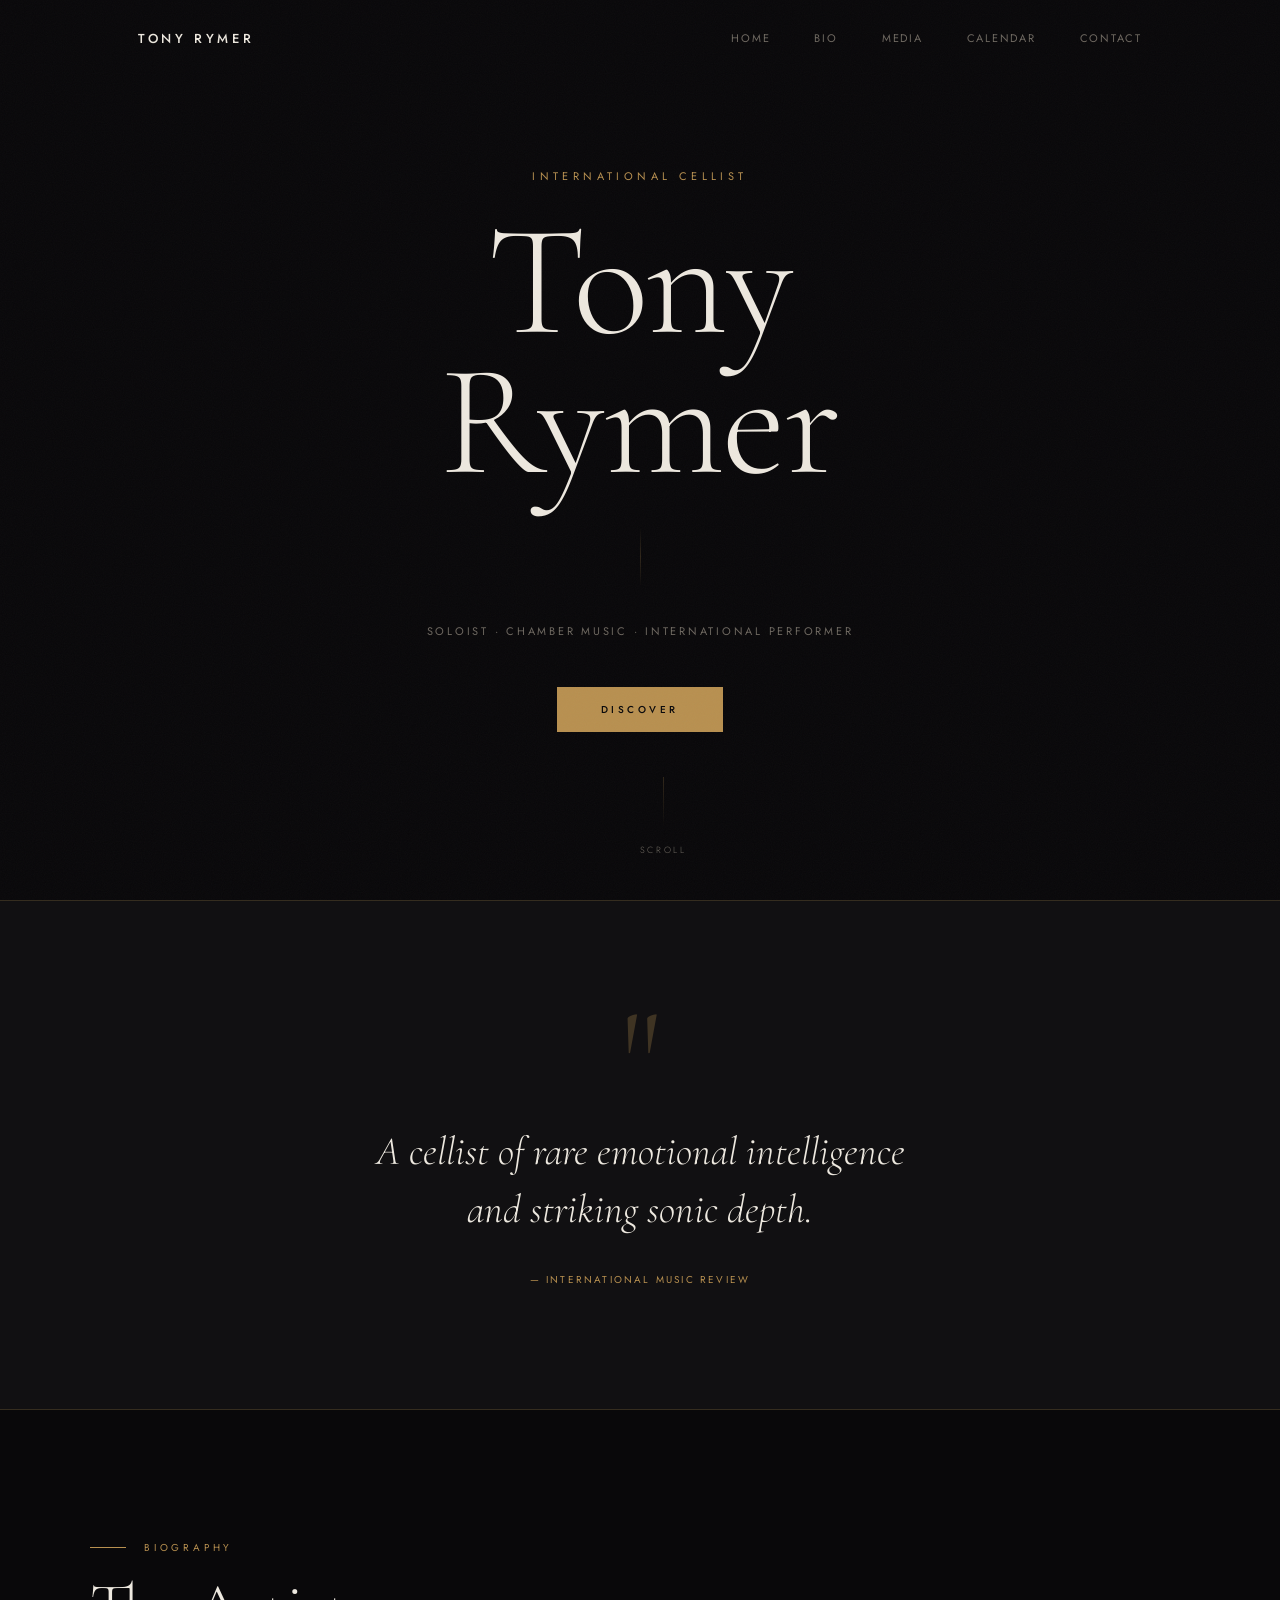
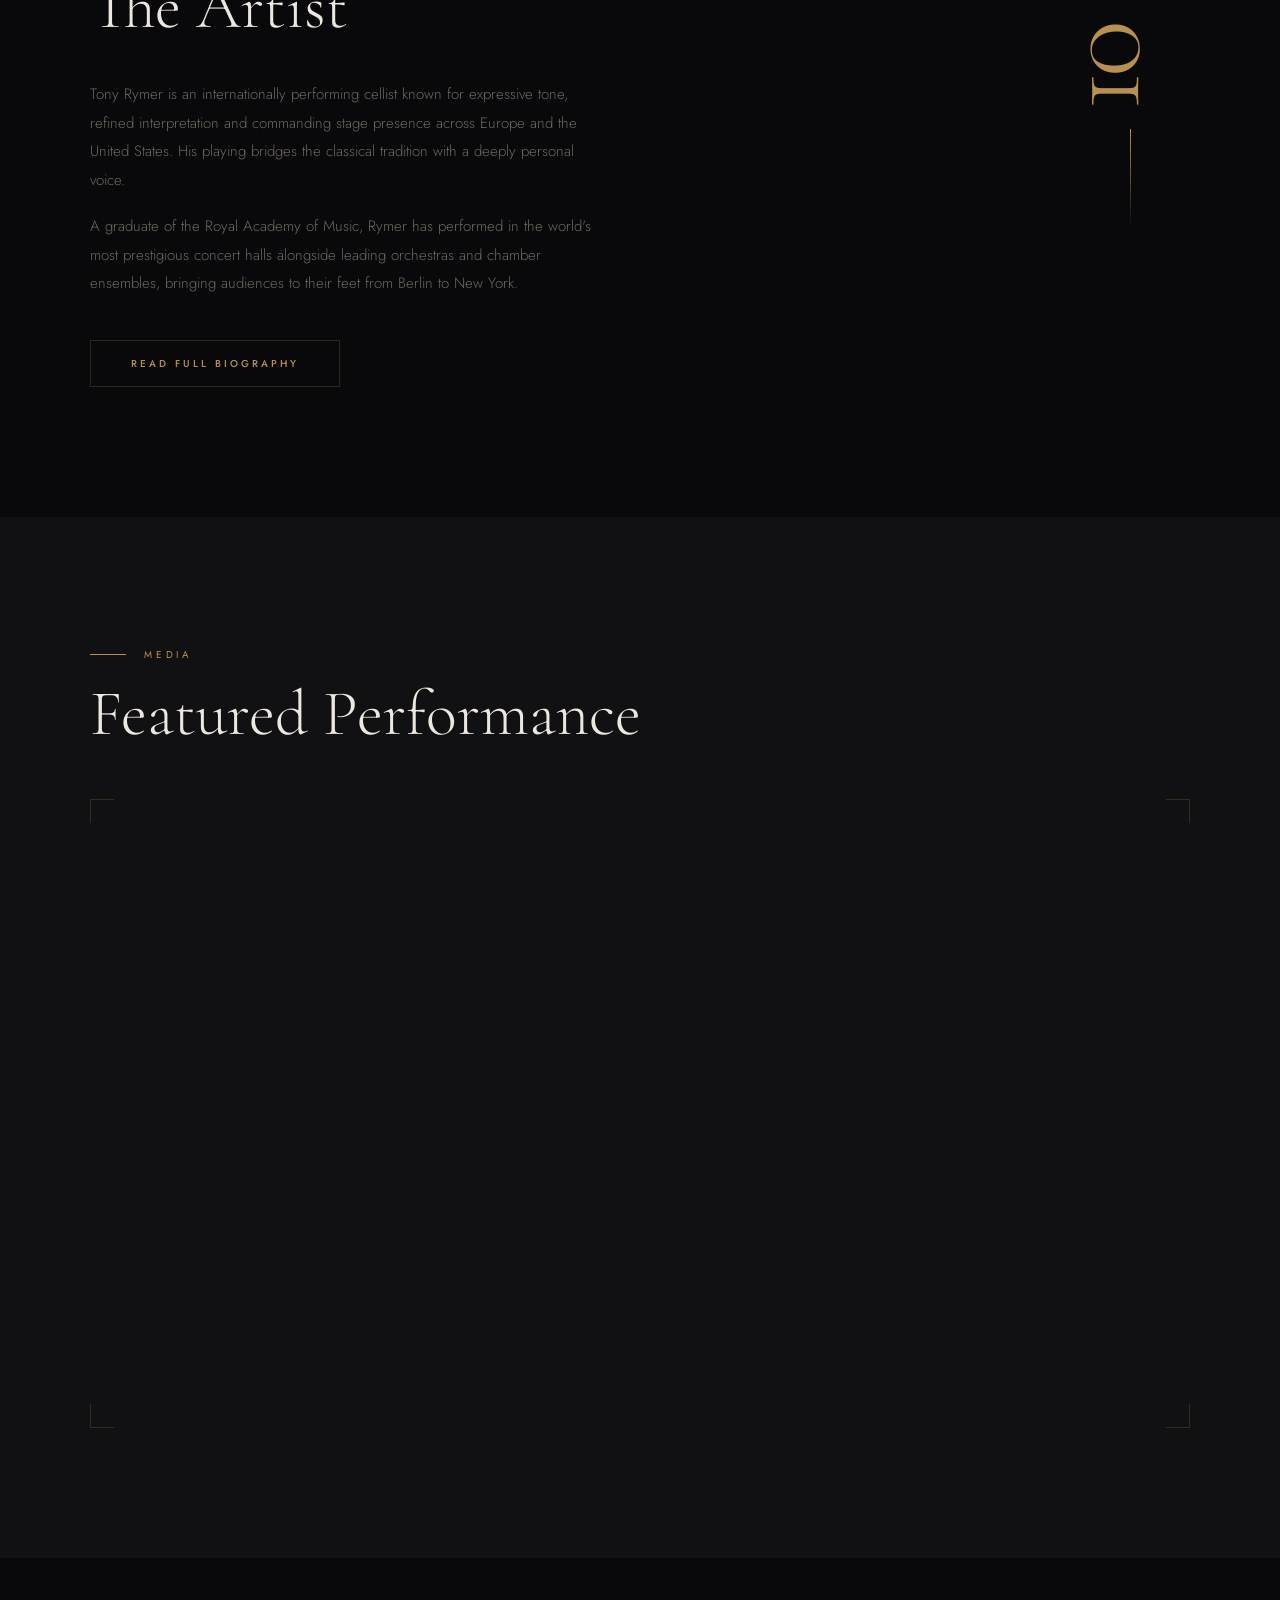
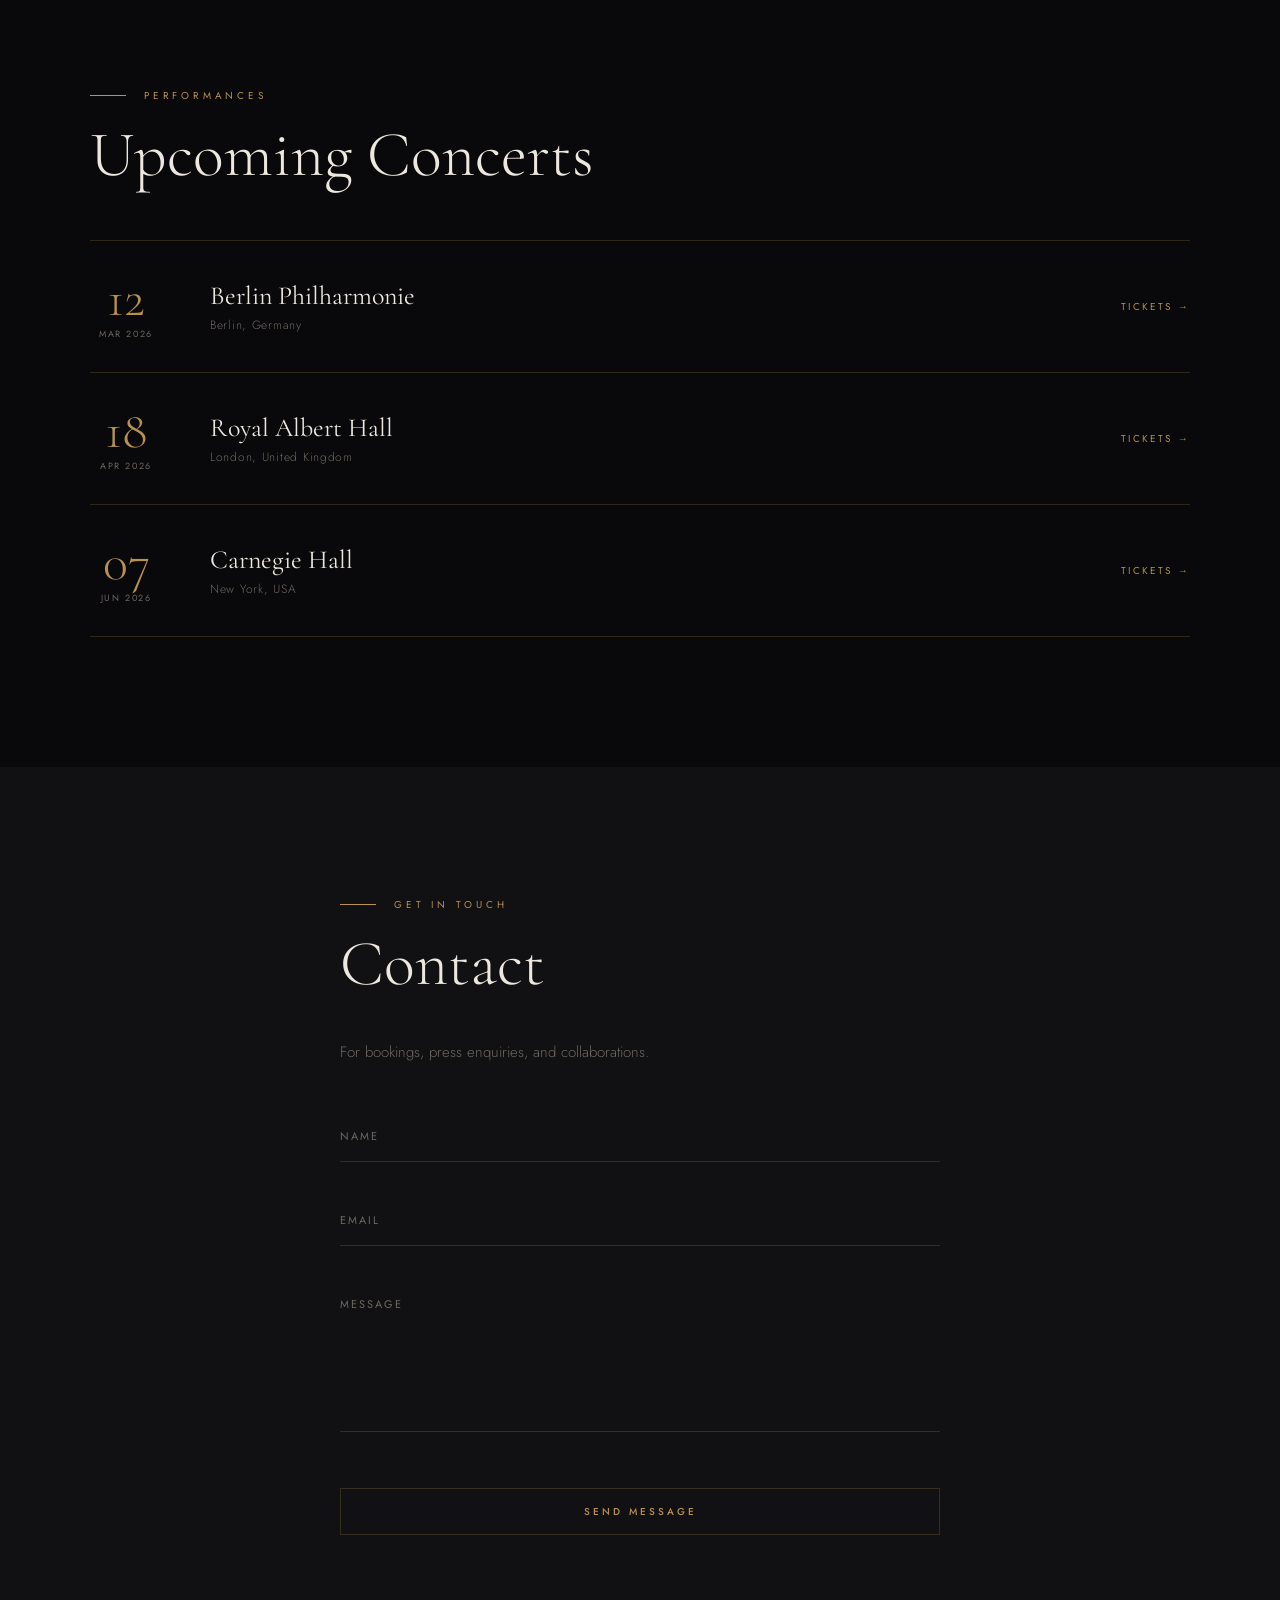
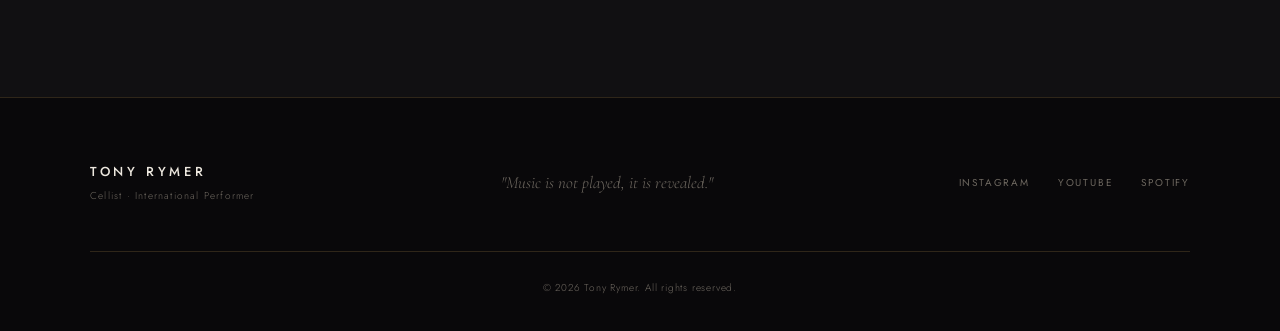
==== commit 21c8a40d: "Fix HTML structure and add missing elements" ====
--- a/index.html
+++ b/index.html
@@ -35,8 +35,8 @@
 
   <!-- HERO -->
   <section class="hero" id="home">
-    <div class="hero-bg" aria-hidden="true"></div>
-    <div class="hero-glow" aria-hidden="true"></div>
+    <div class="hero-photo" aria-hidden="true"></div>
+    <div class="hero-overlay" aria-hidden="true"></div>
     <div class="hero-content">
       <p class="eyebrow">International Cellist</p>
       <h1>Tony<br>Rymer</h1>
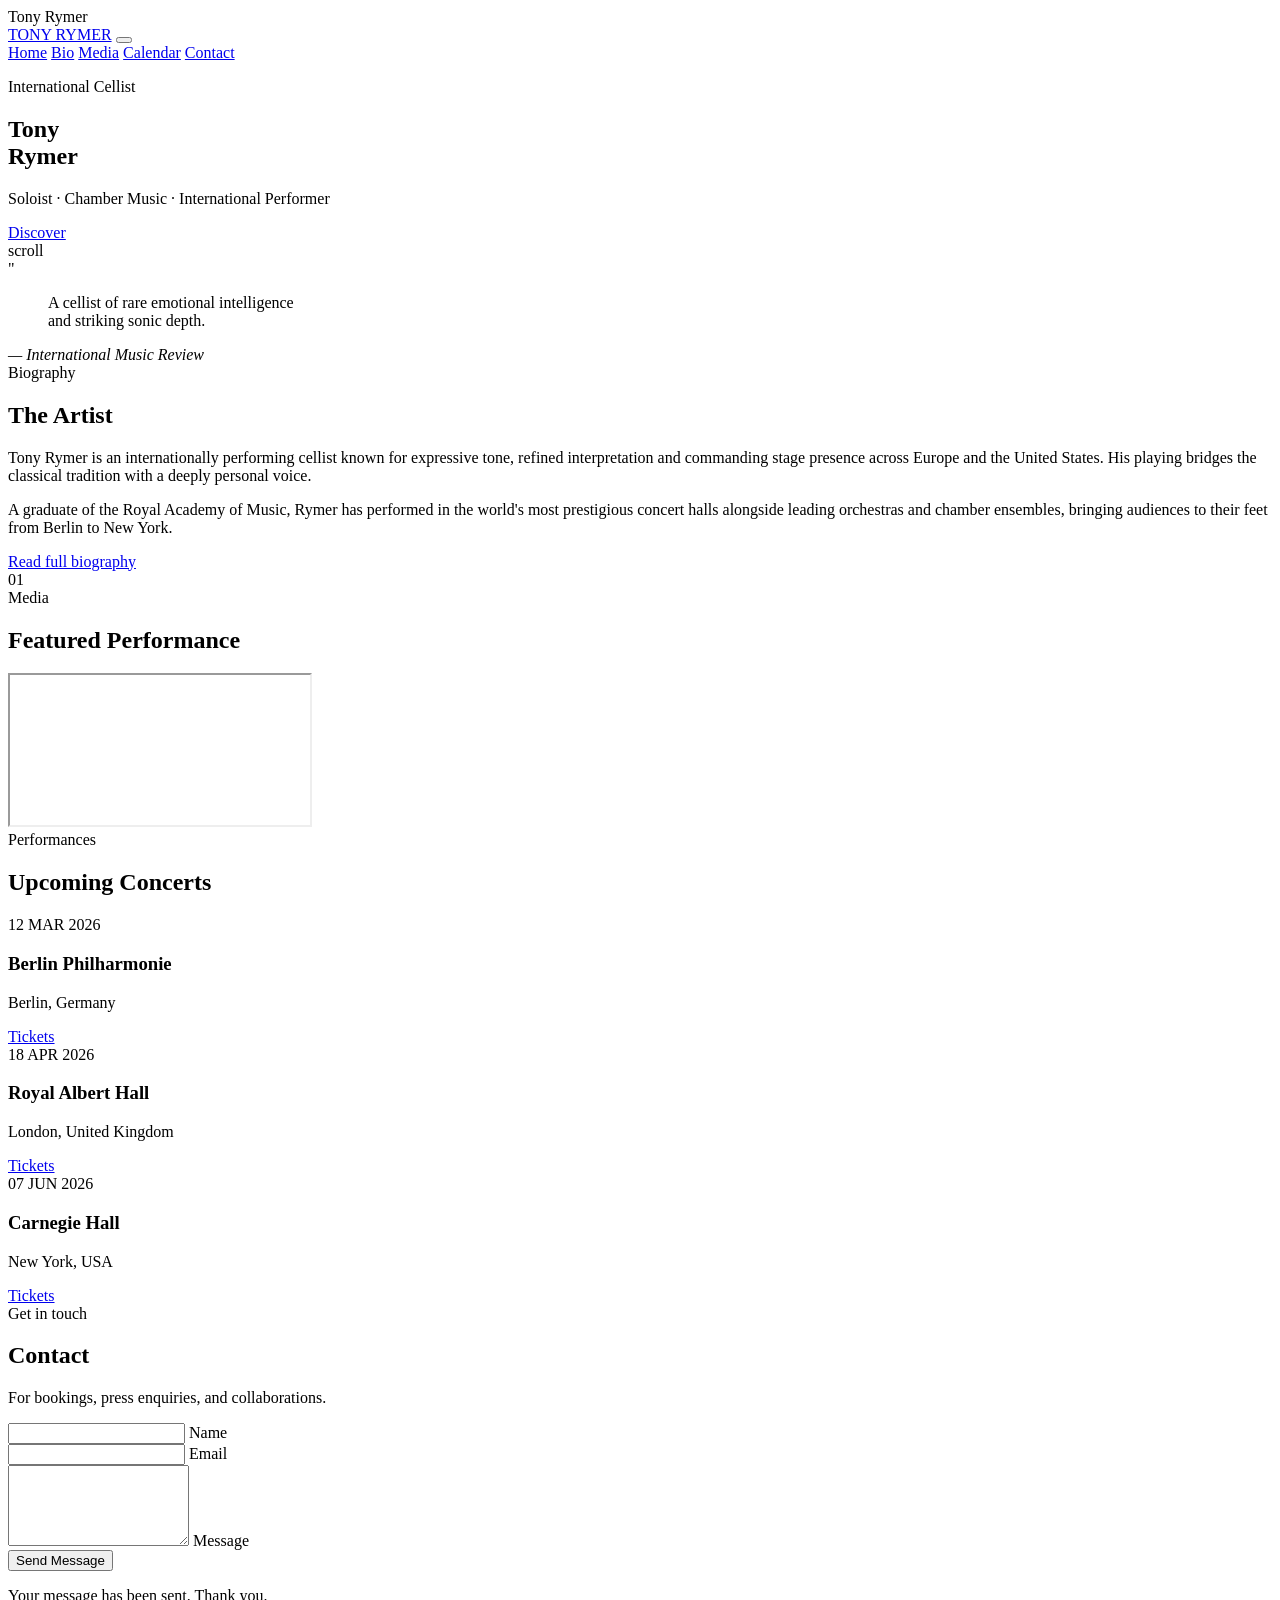
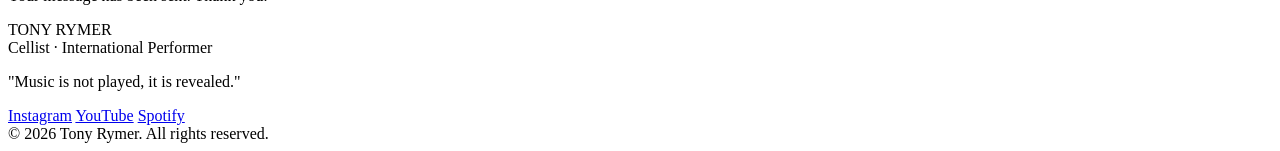
==== commit c087dde8: "Update stylesheet and add loading elements" ====
--- a/index.html
+++ b/index.html
@@ -8,9 +8,24 @@
   <link rel="preconnect" href="https://fonts.googleapis.com">
   <link rel="preconnect" href="https://fonts.gstatic.com" crossorigin>
   <link href="https://fonts.googleapis.com/css2?family=Cormorant+Garamond:ital,wght@0,300;0,400;0,500;0,600;1,300;1,400;1,500&family=Jost:wght@300;400;500&display=swap" rel="stylesheet">
-  <link rel="stylesheet" href="style.css">
+  <link rel="stylesheet" href="tony-rymer.css">
 </head>
 <body>
+
+  <!-- ① Loader -->
+  <div class="loader" id="loader" aria-hidden="true">
+    <span class="loader-wordmark">Tony Rymer</span>
+    <div class="loader-bar-wrap">
+      <div class="loader-bar"></div>
+    </div>
+  </div>
+
+  <!-- ② Scroll progress -->
+  <div class="scroll-progress" aria-hidden="true"></div>
+
+  <!-- ③ Custom cursor (desktop only) -->
+  <div class="cursor-dot"  aria-hidden="true"></div>
+  <div class="cursor-ring" aria-hidden="true"></div>
 
   <!-- Grain overlay -->
   <div class="grain" aria-hidden="true"></div>
@@ -24,11 +39,11 @@
         <span></span>
       </button>
       <nav class="nav" id="nav" role="navigation">
-        <a href="#home" class="nav-link">Home</a>
-        <a href="#bio" class="nav-link">Bio</a>
-        <a href="#media" class="nav-link">Media</a>
+        <a href="#home"     class="nav-link">Home</a>
+        <a href="#bio"      class="nav-link">Bio</a>
+        <a href="#media"    class="nav-link">Media</a>
         <a href="#calendar" class="nav-link">Calendar</a>
-        <a href="#contact" class="nav-link">Contact</a>
+        <a href="#contact"  class="nav-link">Contact</a>
       </nav>
     </div>
   </header>
@@ -125,7 +140,7 @@
             <h3>Berlin Philharmonie</h3>
             <p>Berlin, Germany</p>
           </div>
-          <a class="ticket-btn" href="#">Tickets →</a>
+          <a class="ticket-btn" href="#">Tickets</a>
         </div>
         <div class="event" data-animate>
           <div class="event-date">
@@ -136,7 +151,7 @@
             <h3>Royal Albert Hall</h3>
             <p>London, United Kingdom</p>
           </div>
-          <a class="ticket-btn" href="#">Tickets →</a>
+          <a class="ticket-btn" href="#">Tickets</a>
         </div>
         <div class="event" data-animate>
           <div class="event-date">
@@ -147,7 +162,7 @@
             <h3>Carnegie Hall</h3>
             <p>New York, USA</p>
           </div>
-          <a class="ticket-btn" href="#">Tickets →</a>
+          <a class="ticket-btn" href="#">Tickets</a>
         </div>
       </div>
     </div>
@@ -161,7 +176,7 @@
       <p class="body-text" data-animate>For bookings, press enquiries, and collaborations.</p>
       <div class="form" data-animate>
         <div class="form-group">
-          <input type="text" id="f-name" placeholder=" " autocomplete="off">
+          <input type="text"  id="f-name"  placeholder=" " autocomplete="off">
           <label for="f-name">Name</label>
           <div class="form-line"></div>
         </div>
@@ -226,34 +241,30 @@
     });
 
     /* ── Scroll animations ── */
-    const observer = new IntersectionObserver(entries => {
+    const animObserver = new IntersectionObserver(entries => {
       entries.forEach((entry, i) => {
         if (entry.isIntersecting) {
           entry.target.style.transitionDelay = `${i * 60}ms`;
           entry.target.classList.add('visible');
-          observer.unobserve(entry.target);
+          animObserver.unobserve(entry.target);
         }
       });
     }, { threshold: 0.12 });
-
-    document.querySelectorAll('[data-animate]').forEach(el => observer.observe(el));
+    document.querySelectorAll('[data-animate]').forEach(el => animObserver.observe(el));
 
     /* ── Smooth scroll ── */
     document.querySelectorAll('a[href^="#"]').forEach(a => {
       a.addEventListener('click', e => {
         const target = document.querySelector(a.getAttribute('href'));
-        if (target) {
-          e.preventDefault();
-          target.scrollIntoView({ behavior: 'smooth' });
-        }
+        if (target) { e.preventDefault(); target.scrollIntoView({ behavior: 'smooth' }); }
       });
     });
 
     /* ── Contact form ── */
     document.getElementById('sendBtn').addEventListener('click', () => {
-      const name   = document.getElementById('f-name').value.trim();
-      const email  = document.getElementById('f-email').value.trim();
-      const msg    = document.getElementById('f-msg').value.trim();
+      const name  = document.getElementById('f-name').value.trim();
+      const email = document.getElementById('f-email').value.trim();
+      const msg   = document.getElementById('f-msg').value.trim();
       if (!name || !email || !msg) return;
       const sendBtn = document.getElementById('sendBtn');
       sendBtn.textContent = 'Sent ✓';
@@ -261,5 +272,9 @@
       document.getElementById('formSuccess').classList.add('show');
     });
   </script>
+
+  <!-- Premium JS (loader · cursor · scroll progress · active nav) -->
+  <script src="tony-rymer-premium.js"></script>
+
 </body>
 </html>
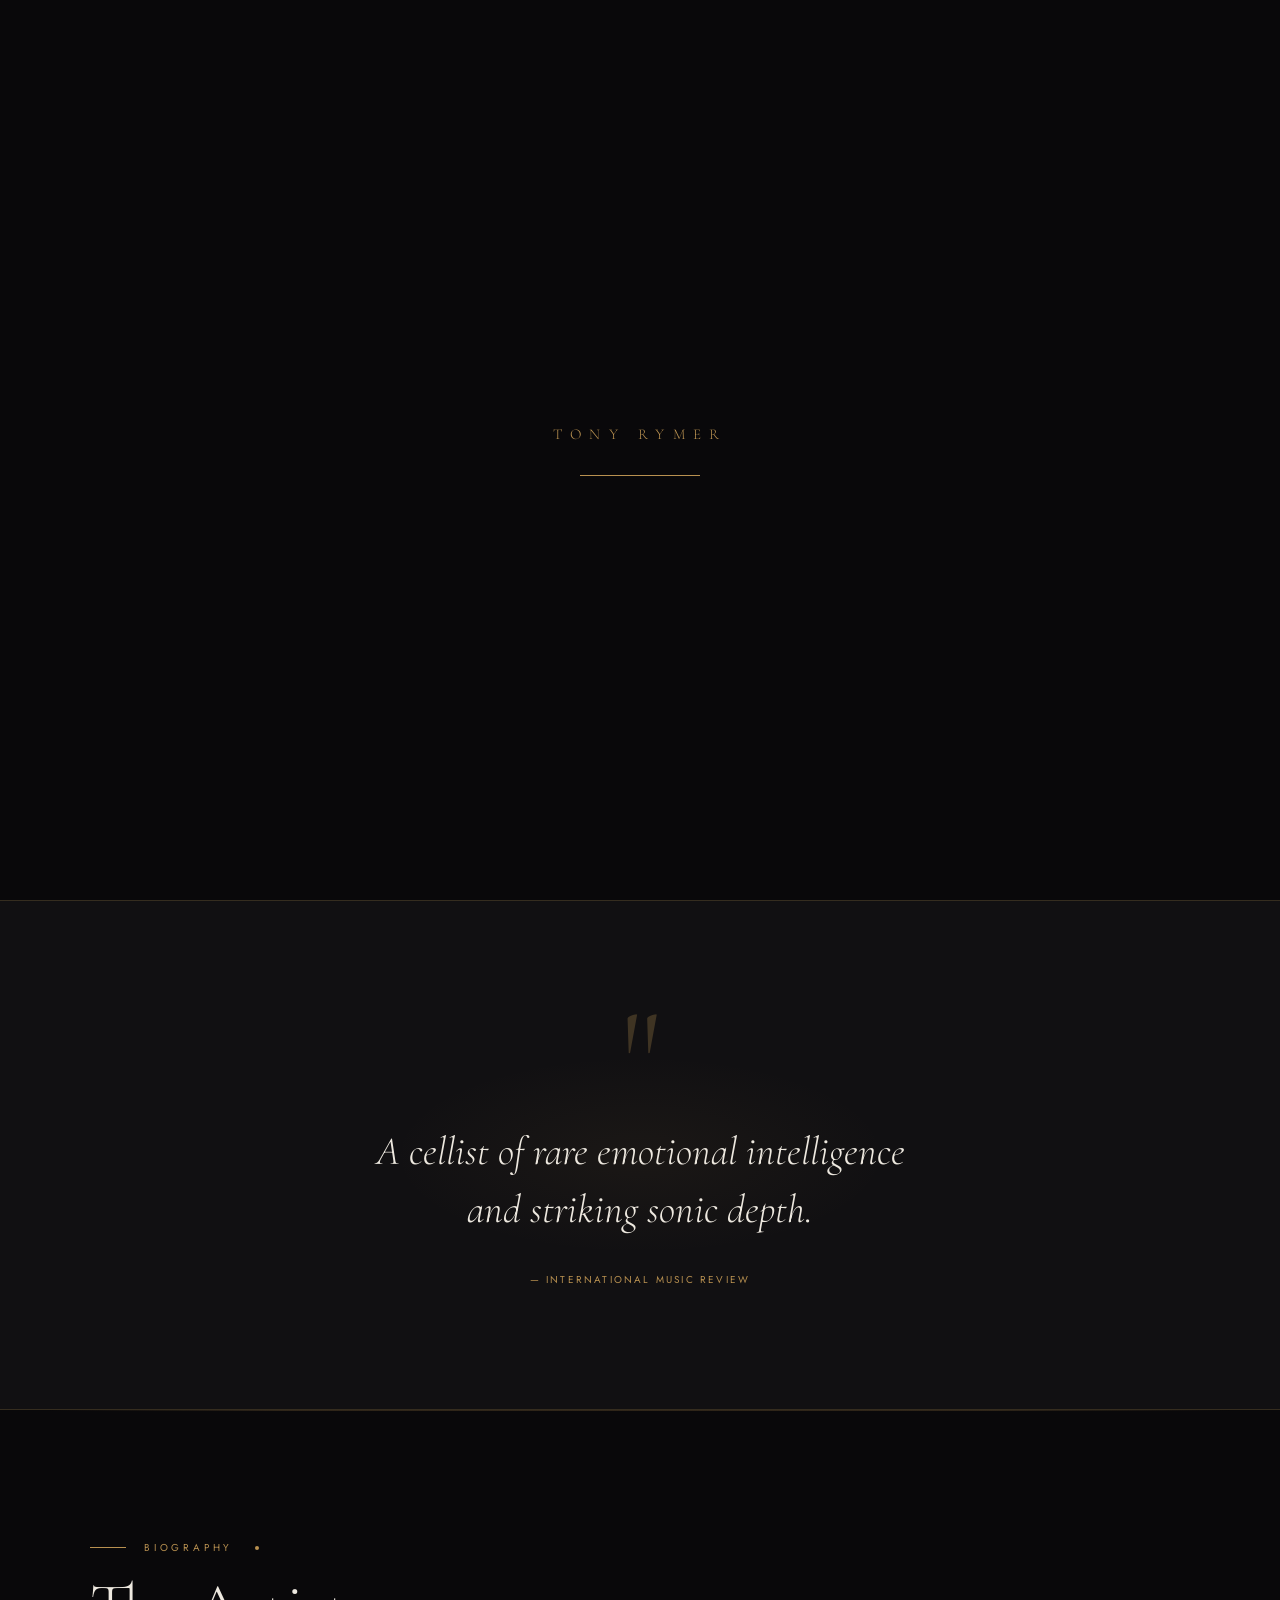
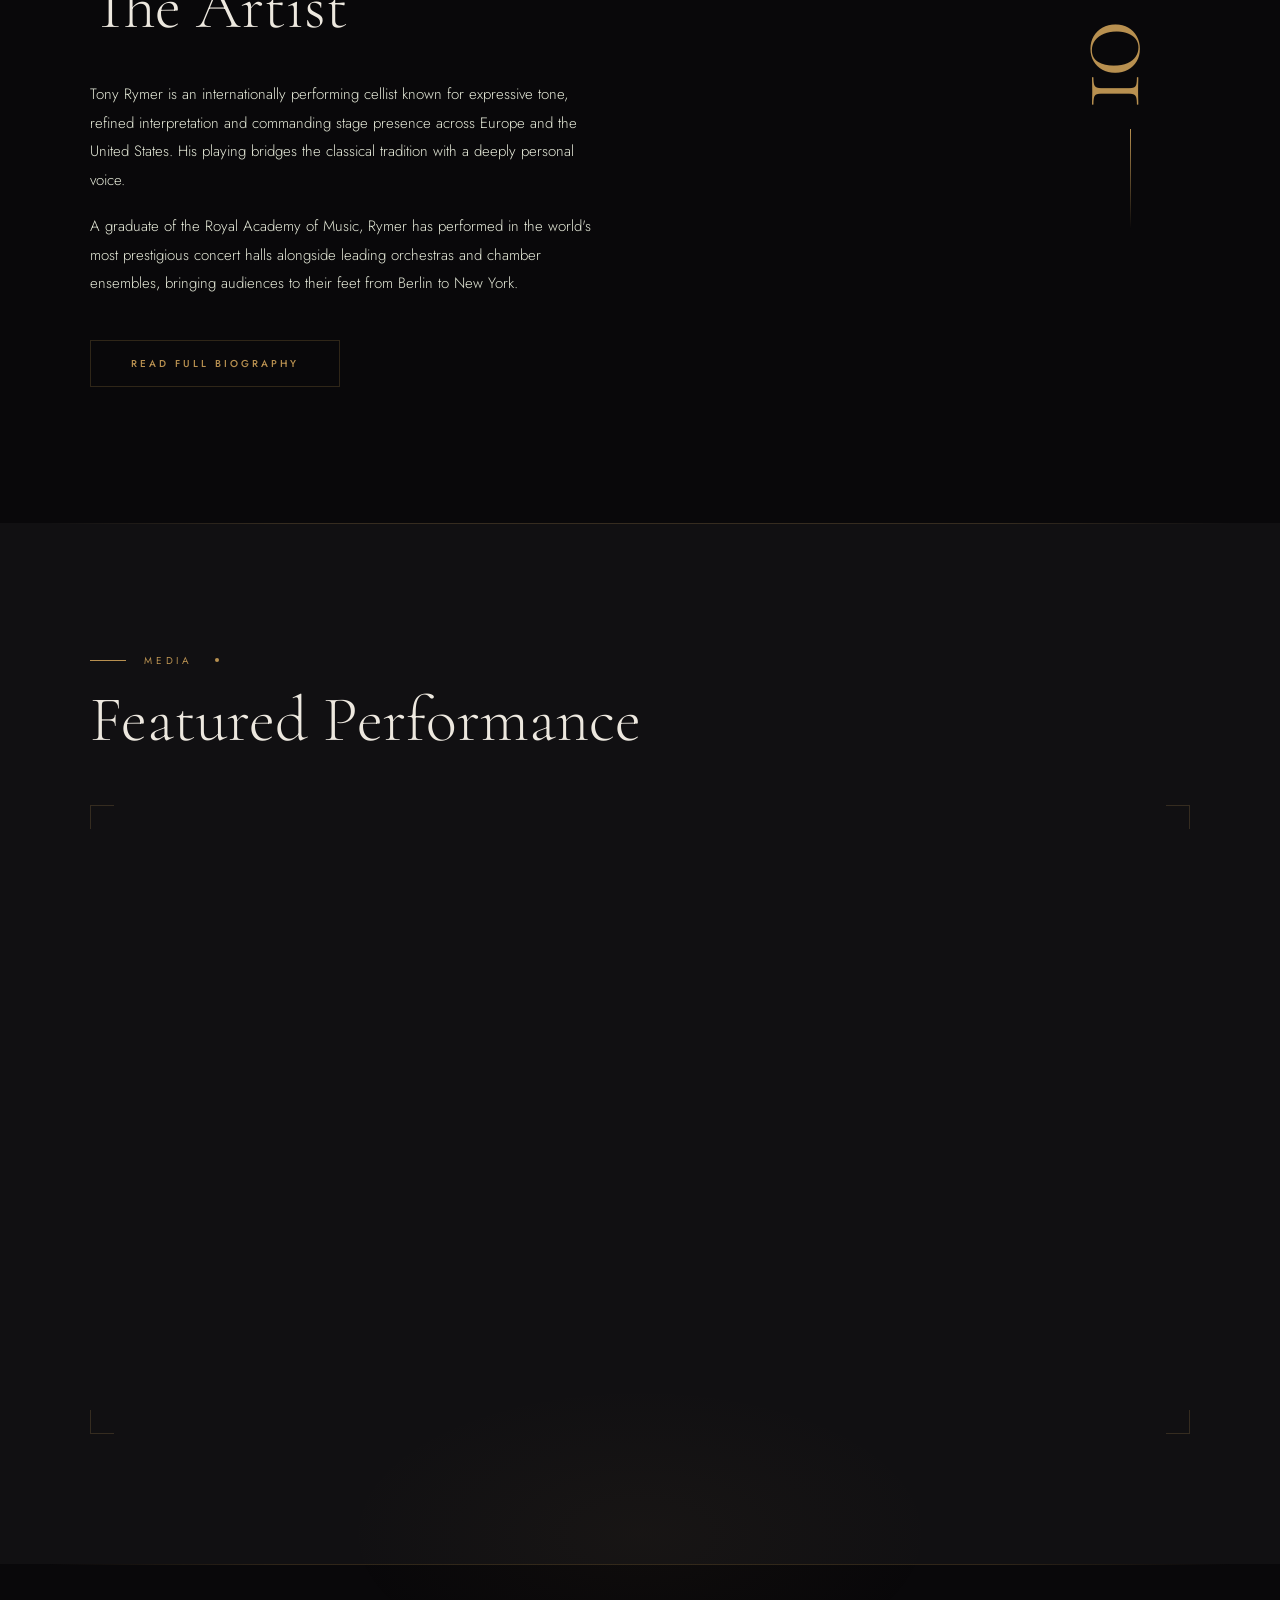
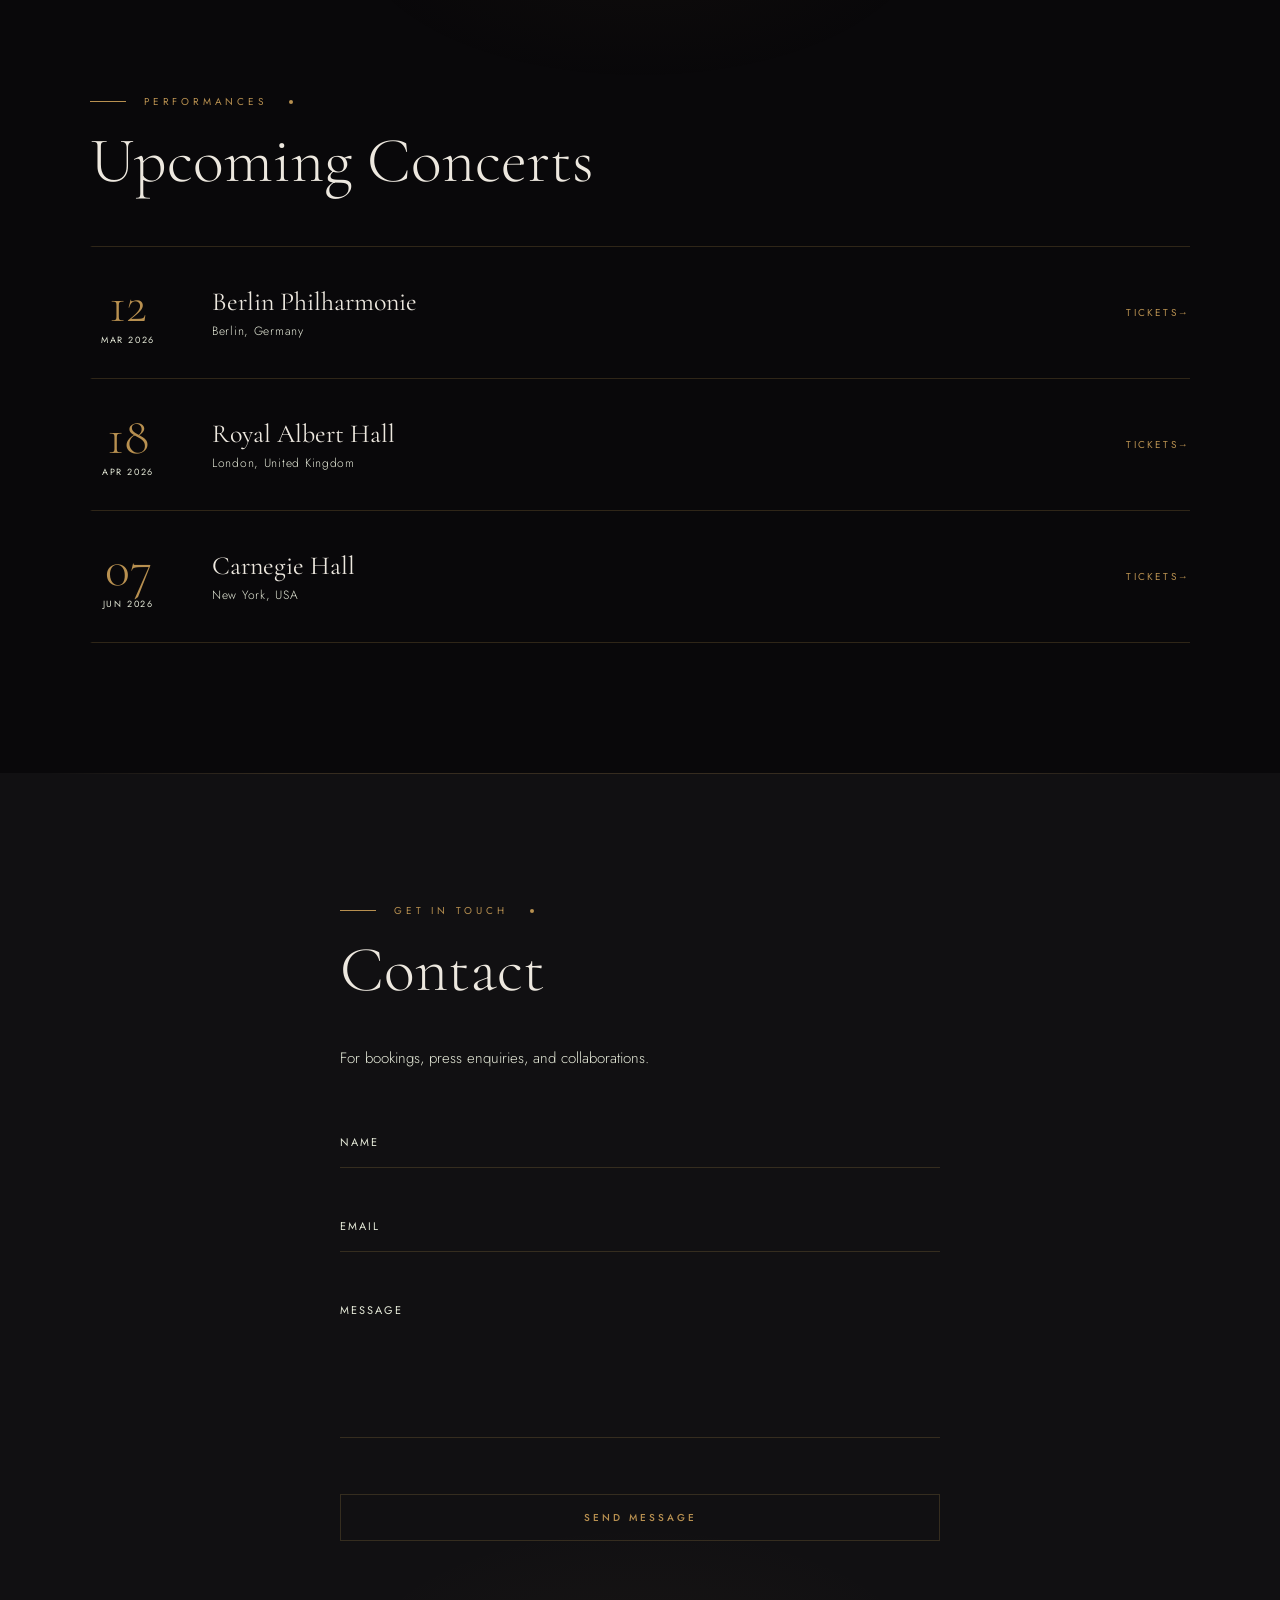
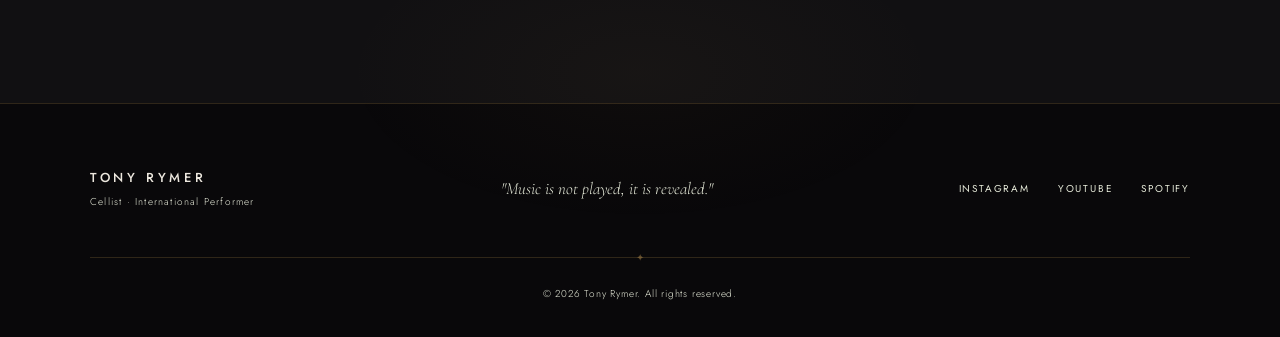
==== commit 160d65ca: "Change stylesheet link from tony-rymer.css to style.css" ====
--- a/index.html
+++ b/index.html
@@ -8,7 +8,7 @@
   <link rel="preconnect" href="https://fonts.googleapis.com">
   <link rel="preconnect" href="https://fonts.gstatic.com" crossorigin>
   <link href="https://fonts.googleapis.com/css2?family=Cormorant+Garamond:ital,wght@0,300;0,400;0,500;0,600;1,300;1,400;1,500&family=Jost:wght@300;400;500&display=swap" rel="stylesheet">
-  <link rel="stylesheet" href="tony-rymer.css">
+  <link rel="stylesheet" href="style.css">
 </head>
 <body>
 
--- a/style.css
+++ b/style.css
@@ -0,0 +1,1324 @@
+/* ══════════════════════════════════════════
+   TONY RYMER — Cellist
+   Dark luxury aesthetic · Concert-hall warmth
+   ══════════════════════════════════════════ */
+
+/* ── Variables ── */
+:root {
+  --bg:          #09080a;
+  --surface:     #111012;
+  --surface2:    #1a181b;
+  --gold:        #b89050;
+  --gold-light:  #d4ac6e;
+  --gold-dim:    rgba(184, 144, 80, 0.12);
+  --gold-border: rgba(184, 144, 80, 0.22);
+  --cream:       #ede8df;
+  --cream-dim:   #c8c2b7;
+  --muted:       #e7ebda;
+  --font-serif:  'Cormorant Garamond', Georgia, serif;
+  --font-sans:   'Jost', 'Helvetica Neue', sans-serif;
+  --ease:        cubic-bezier(0.25, 0.46, 0.45, 0.94);
+  --ease-out:    cubic-bezier(0.16, 1, 0.3, 1);
+  --section-pad: 130px;
+  --max-w:       1100px;
+  --header-h:    76px;
+}
+
+/* ── Reset ── */
+*, *::before, *::after { box-sizing: border-box; margin: 0; padding: 0; }
+
+html {
+  scroll-behavior: smooth;
+  font-size: 16px;
+}
+
+body {
+  background: var(--bg);
+  color: var(--cream);
+  font-family: var(--font-sans);
+  font-weight: 300;
+  overflow-x: hidden;
+  -webkit-font-smoothing: antialiased;
+}
+
+body.nav-open { overflow: hidden; }
+
+/* ── Grain texture ── */
+.grain {
+  position: fixed;
+  inset: 0;
+  pointer-events: none;
+  z-index: 9999;
+  opacity: 0.032;
+  background-image: url("data:image/svg+xml,%3Csvg viewBox='0 0 256 256' xmlns='http://www.w3.org/2000/svg'%3E%3Cfilter id='n'%3E%3CfeTurbulence type='fractalNoise' baseFrequency='0.9' numOctaves='4' stitchTiles='stitch'/%3E%3C/filter%3E%3Crect width='100%25' height='100%25' filter='url(%23n)'/%3E%3C/svg%3E");
+  background-size: 256px 256px;
+}
+
+/* ══════════════════
+   HEADER
+══════════════════ */
+.header {
+  position: fixed;
+  top: 0; left: 0; right: 0;
+  z-index: 500;
+  height: var(--header-h);
+  transition: background 0.5s var(--ease), border-bottom 0.5s var(--ease);
+}
+
+.header.scrolled {
+  background: rgba(9, 8, 10, 0.94);
+  backdrop-filter: blur(14px);
+  -webkit-backdrop-filter: blur(14px);
+  border-bottom: 1px solid var(--gold-border);
+}
+
+.header-inner {
+  max-width: 100%;
+  margin: 0;
+  padding: 0 80px;
+  height: 100%;
+  display: flex;
+  align-items: center;
+  justify-content: space-between;
+}
+
+.logo {
+  font-family: var(--font-sans);
+  font-size: 13px;
+  font-weight: 500;
+  letter-spacing: 0.28em;
+  color: var(--cream);
+  text-decoration: none;
+  transition: color 0.3s;
+}
+.logo:hover { color: var(--gold-light); }
+
+/* ── Navigation ── */
+.nav {
+  display: flex;
+  gap: 44px;
+}
+
+.nav-link {
+  font-family: var(--font-sans);
+  font-size: 11px;
+  font-weight: 400;
+  letter-spacing: 0.16em;
+  text-transform: uppercase;
+  color: var(--muted);
+  text-decoration: none;
+  position: relative;
+  transition: color 0.3s;
+}
+
+.nav-link::after {
+  content: '';
+  position: absolute;
+  bottom: -3px; left: 0;
+  width: 0; height: 1px;
+  background: var(--gold);
+  transition: width 0.35s var(--ease);
+}
+
+.nav-link:hover { color: var(--cream); }
+.nav-link:hover::after { width: 100%; }
+
+/* ── Mobile menu button ── */
+.menu-btn {
+  display: none;
+  flex-direction: column;
+  justify-content: center;
+  gap: 7px;
+  background: none;
+  border: none;
+  cursor: pointer;
+  padding: 6px;
+  z-index: 600;
+}
+
+.menu-btn span {
+  display: block;
+  width: 26px; height: 1px;
+  background: var(--cream);
+  transition: transform 0.4s var(--ease), opacity 0.4s;
+  transform-origin: center;
+}
+
+.menu-btn.open span:nth-child(1) {
+  transform: translateY(8px) rotate(45deg);
+}
+.menu-btn.open span:nth-child(2) {
+  transform: translateY(0) rotate(-45deg);
+}
+
+/* ══════════════════
+   HERO
+══════════════════ */
+.hero {
+  position: relative;
+  height: 100vh;
+  min-height: 700px;
+  display: flex;
+  align-items: center;
+  justify-content: flex-start;
+  overflow: hidden;
+}
+
+/* Full-bleed photo */
+.hero-photo {
+  position: absolute;
+  inset: 0;
+  background: url('DSC_9597ed9.jpg') center center / cover no-repeat;
+  transform: scale(1.04);
+  animation: hero-zoom 14s ease-out forwards;
+  will-change: transform;
+}
+
+@keyframes hero-zoom {
+  from { transform: scale(1.04); }
+  to   { transform: scale(1.00); }
+}
+
+/* Overlay */
+.hero-overlay {
+  position: absolute;
+  inset: 0;
+  background:
+    linear-gradient(to right,
+      rgba(9,8,10,0.92) 0%,
+      rgba(9,8,10,0.78) 30%,
+      rgba(9,8,10,0.30) 58%,
+      rgba(9,8,10,0.00) 80%
+    ),
+    linear-gradient(to top,
+      rgba(9,8,10,0.55) 0%,
+      transparent 35%
+    );
+}
+
+/* Content */
+.hero-content {
+  position: relative;
+  z-index: 2;
+  text-align: left;
+  padding: 0 80px;
+  max-width: 620px;
+}
+
+.eyebrow {
+  font-family: var(--font-sans);
+  font-size: 11px;
+  font-weight: 400;
+  letter-spacing: 0.4em;
+  text-transform: uppercase;
+  color: var(--gold);
+  margin-bottom: 28px;
+  opacity: 0;
+  transform: translateY(18px);
+  animation: hero-fade 1s var(--ease-out) 0.3s forwards;
+}
+
+.hero-content h1 {
+  font-family: var(--font-serif);
+  font-size: clamp(76px, 13vw, 158px);
+  font-weight: 300;
+  line-height: 0.88;
+  letter-spacing: -0.01em;
+  color: var(--cream);
+  margin-bottom: 0;
+  opacity: 0;
+  transform: translateY(28px);
+  animation: hero-fade 1.2s var(--ease-out) 0.55s forwards;
+}
+
+.hero-divider {
+  width: 1px;
+  height: 60px;
+  background: linear-gradient(to bottom, transparent, var(--gold-border), transparent);
+  margin: 36px 0;
+  opacity: 0;
+  animation: hero-fade 0.9s var(--ease-out) 0.95s forwards;
+}
+
+.sub {
+  font-family: var(--font-sans);
+  font-size: 11px;
+  font-weight: 400;
+  letter-spacing: 0.25em;
+  text-transform: uppercase;
+  color: var(--muted);
+  margin-bottom: 48px;
+  opacity: 0;
+  transform: translateY(14px);
+  animation: hero-fade 0.9s var(--ease-out) 1.05s forwards;
+}
+
+.hero-cta {
+  display: inline-block;
+  font-family: var(--font-sans);
+  font-size: 10px;
+  font-weight: 500;
+  letter-spacing: 0.35em;
+  text-transform: uppercase;
+  color: var(--bg);
+  background: var(--gold);
+  padding: 15px 44px;
+  text-decoration: none;
+  transition: background 0.35s, letter-spacing 0.35s;
+  opacity: 0;
+  animation: hero-fade 0.9s var(--ease-out) 1.25s forwards;
+}
+
+.hero-cta:hover {
+  background: var(--gold-light);
+  letter-spacing: 0.42em;
+}
+
+@keyframes hero-fade {
+  to { opacity: 1; transform: translateY(0); }
+}
+
+/* ── Scroll indicator ── */
+.scroll-indicator {
+  position: absolute;
+  bottom: 44px; left: 80px;
+  display: flex;
+  flex-direction: column;
+  align-items: center;
+  gap: 14px;
+  color: var(--muted);
+  font-family: var(--font-sans);
+  font-size: 9px;
+  letter-spacing: 0.3em;
+  text-transform: uppercase;
+  opacity: 0;
+  animation: hero-fade 1s var(--ease) 2s forwards;
+}
+
+.scroll-line {
+  width: 1px; height: 52px;
+  background: linear-gradient(to bottom, var(--gold-border), transparent);
+  animation: scroll-anim 2.4s ease-in-out infinite;
+}
+
+@keyframes scroll-anim {
+  0%   { transform: scaleY(0); transform-origin: top; opacity: 1; }
+  50%  { transform: scaleY(1); transform-origin: top; opacity: 1; }
+  100% { transform: scaleY(1); transform-origin: top; opacity: 0; }
+}
+
+/* ══════════════════
+   ENTRANCE ANIMATIONS
+══════════════════ */
+[data-animate] {
+  opacity: 0;
+  transform: translateY(36px);
+  transition: opacity 0.9s var(--ease-out), transform 0.9s var(--ease-out);
+}
+
+[data-animate].visible {
+  opacity: 1;
+  transform: translateY(0);
+}
+
+/* ══════════════════
+   QUOTE SECTION
+══════════════════ */
+.quote-section {
+  padding: 120px 48px;
+  background: var(--surface);
+  border-top: 1px solid var(--gold-border);
+  border-bottom: 1px solid var(--gold-border);
+  text-align: center;
+  overflow: hidden;
+}
+
+.quote-inner { display: inline-block; max-width: 780px; }
+
+.quote-mark {
+  font-family: var(--font-serif);
+  font-size: 140px;
+  line-height: 0.55;
+  color: var(--gold);
+  opacity: 0.28;
+  display: block;
+  margin-bottom: 24px;
+  font-weight: 300;
+}
+
+blockquote {
+  font-family: var(--font-serif);
+  font-size: clamp(22px, 3.2vw, 40px);
+  font-style: italic;
+  font-weight: 300;
+  line-height: 1.45;
+  color: var(--cream);
+  margin-bottom: 28px;
+}
+
+cite {
+  font-family: var(--font-sans);
+  font-size: 10px;
+  font-weight: 400;
+  letter-spacing: 0.22em;
+  text-transform: uppercase;
+  color: var(--gold);
+  font-style: normal;
+}
+
+/* ══════════════════
+   SECTIONS
+══════════════════ */
+.section {
+  padding: var(--section-pad) 48px;
+  position: relative;
+}
+
+.section--dark { background: var(--surface); }
+
+.section-inner {
+  max-width: var(--max-w);
+  margin: 0 auto;
+}
+
+.section-inner--narrow {
+  max-width: 600px;
+}
+
+.section-label {
+  font-family: var(--font-sans);
+  font-size: 10px;
+  font-weight: 400;
+  letter-spacing: 0.38em;
+  text-transform: uppercase;
+  color: var(--gold);
+  margin-bottom: 18px;
+  display: flex;
+  align-items: center;
+  gap: 18px;
+}
+
+.section-label::before {
+  content: '';
+  flex-shrink: 0;
+  width: 36px; height: 1px;
+  background: var(--gold);
+}
+
+h2 {
+  font-family: var(--font-serif);
+  font-size: clamp(38px, 5vw, 70px);
+  font-weight: 300;
+  color: var(--cream);
+  line-height: 1.05;
+  margin-bottom: 40px;
+}
+
+.body-text {
+  font-family: var(--font-sans);
+  font-size: 15px;
+  font-weight: 300;
+  line-height: 1.9;
+  color: var(--muted);
+  max-width: 520px;
+  margin-bottom: 18px;
+}
+
+/* ── Bio layout ── */
+.bio-grid {
+  display: grid;
+  grid-template-columns: 1fr auto;
+  gap: 80px;
+  align-items: start;
+}
+
+.bio-deco {
+  display: flex;
+  flex-direction: column;
+  align-items: center;
+  gap: 24px;
+  padding-top: 80px;
+  opacity: 0.18;
+}
+
+.deco-number {
+  font-family: var(--font-serif);
+  font-size: 120px;
+  font-weight: 300;
+  color: var(--gold);
+  line-height: 1;
+  writing-mode: vertical-rl;
+  letter-spacing: -0.05em;
+}
+
+.deco-rule {
+  width: 1px;
+  height: 100px;
+  background: linear-gradient(to bottom, var(--gold), transparent);
+}
+
+/* ── Button ── */
+.btn {
+  display: inline-block;
+  font-family: var(--font-sans);
+  font-size: 10px;
+  font-weight: 500;
+  letter-spacing: 0.3em;
+  text-transform: uppercase;
+  color: var(--gold);
+  border: 1px solid var(--gold-border);
+  padding: 15px 40px;
+  text-decoration: none;
+  margin-top: 24px;
+  cursor: pointer;
+  background: transparent;
+  transition: background 0.35s, color 0.35s, border-color 0.35s, letter-spacing 0.35s;
+}
+
+.btn:hover {
+  background: var(--gold);
+  color: var(--bg);
+  border-color: var(--gold);
+  letter-spacing: 0.38em;
+}
+
+.btn--full {
+  width: 100%;
+  text-align: center;
+  display: block;
+}
+
+.btn:disabled {
+  opacity: 0.5;
+  cursor: not-allowed;
+  letter-spacing: 0.3em;
+}
+
+/* ══════════════════
+   VIDEO
+══════════════════ */
+.video-wrapper {
+  margin-top: 52px;
+  position: relative;
+  padding: 12px;
+}
+
+/* Decorative corners */
+.video-corners { position: absolute; inset: 0; pointer-events: none; }
+
+.corner {
+  position: absolute;
+  width: 24px; height: 24px;
+  border-color: var(--gold-border);
+  border-style: solid;
+}
+
+.corner.tl { top: 0; left: 0;  border-width: 1px 0 0 1px; }
+.corner.tr { top: 0; right: 0; border-width: 1px 1px 0 0; }
+.corner.bl { bottom: 0; left: 0;  border-width: 0 0 1px 1px; }
+.corner.br { bottom: 0; right: 0; border-width: 0 1px 1px 0; }
+
+.video-frame {
+  position: relative;
+  padding-bottom: 56.25%;
+  overflow: hidden;
+}
+
+.video-frame iframe {
+  position: absolute;
+  top: 0; left: 0;
+  width: 100%; height: 100%;
+  border: none;
+}
+
+/* ══════════════════
+   EVENTS / CALENDAR
+══════════════════ */
+.events { margin-top: 52px; }
+
+.event {
+  display: flex;
+  align-items: center;
+  gap: 48px;
+  padding: 32px 0;
+  border-bottom: 1px solid var(--gold-border);
+  transition: padding-left 0.3s var(--ease);
+  position: relative;
+  overflow: hidden;
+}
+
+.event:first-child { border-top: 1px solid var(--gold-border); }
+
+.event::before {
+  content: '';
+  position: absolute;
+  left: 0; top: 0; bottom: 0;
+  width: 0;
+  background: var(--gold-dim);
+  transition: width 0.35s var(--ease);
+}
+
+.event:hover::before { width: 100%; }
+.event:hover { padding-left: 16px; }
+
+.event-date {
+  display: flex;
+  flex-direction: column;
+  align-items: center;
+  min-width: 72px;
+  position: relative;
+  z-index: 1;
+}
+
+.event-day {
+  font-family: var(--font-serif);
+  font-size: 52px;
+  font-weight: 300;
+  line-height: 1;
+  color: var(--gold);
+}
+
+.event-month {
+  font-family: var(--font-sans);
+  font-size: 9px;
+  font-weight: 400;
+  letter-spacing: 0.18em;
+  color: var(--muted);
+  text-transform: uppercase;
+  margin-top: 2px;
+}
+
+.event-info {
+  flex: 1;
+  position: relative;
+  z-index: 1;
+}
+
+.event-info h3 {
+  font-family: var(--font-serif);
+  font-size: 26px;
+  font-weight: 400;
+  color: var(--cream);
+  margin-bottom: 5px;
+}
+
+.event-info p {
+  font-family: var(--font-sans);
+  font-size: 12px;
+  font-weight: 300;
+  color: var(--muted);
+  letter-spacing: 0.06em;
+}
+
+.ticket-btn {
+  font-family: var(--font-sans);
+  font-size: 10px;
+  font-weight: 400;
+  letter-spacing: 0.22em;
+  text-transform: uppercase;
+  color: var(--gold);
+  text-decoration: none;
+  white-space: nowrap;
+  transition: color 0.25s, letter-spacing 0.25s;
+  position: relative;
+  z-index: 1;
+}
+
+.ticket-btn:hover {
+  color: var(--gold-light);
+  letter-spacing: 0.28em;
+}
+
+/* ══════════════════
+   CONTACT FORM
+══════════════════ */
+.form {
+  margin-top: 44px;
+  display: flex;
+  flex-direction: column;
+  gap: 32px;
+}
+
+.form-group {
+  position: relative;
+}
+
+.form-group input,
+.form-group textarea {
+  width: 100%;
+  background: transparent;
+  border: none;
+  color: var(--cream);
+  font-family: var(--font-sans);
+  font-size: 15px;
+  font-weight: 300;
+  padding: 18px 0 10px;
+  outline: none;
+  resize: none;
+  line-height: 1.6;
+}
+
+.form-group textarea { min-height: 100px; }
+
+.form-line {
+  position: absolute;
+  bottom: 0; left: 0; right: 0;
+  height: 1px;
+  background: var(--gold-border);
+  overflow: hidden;
+}
+
+.form-line::after {
+  content: '';
+  position: absolute;
+  bottom: 0; left: -100%;
+  width: 100%; height: 100%;
+  background: var(--gold);
+  transition: left 0.4s var(--ease);
+}
+
+.form-group:focus-within .form-line::after { left: 0; }
+
+.form-group label {
+  position: absolute;
+  top: 18px; left: 0;
+  font-family: var(--font-sans);
+  font-size: 11px;
+  font-weight: 400;
+  letter-spacing: 0.18em;
+  text-transform: uppercase;
+  color: var(--muted);
+  transition: top 0.3s var(--ease), font-size 0.3s, color 0.3s;
+  pointer-events: none;
+}
+
+.form-group input:focus ~ label,
+.form-group input:not(:placeholder-shown) ~ label,
+.form-group textarea:focus ~ label,
+.form-group textarea:not(:placeholder-shown) ~ label {
+  top: 0;
+  font-size: 9px;
+  color: var(--gold);
+}
+
+.form-success {
+  font-family: var(--font-sans);
+  font-size: 12px;
+  letter-spacing: 0.12em;
+  color: var(--gold);
+  opacity: 0;
+  height: 0;
+  overflow: hidden;
+  transition: opacity 0.5s, height 0.5s;
+  text-align: center;
+}
+.form-success.show {
+  opacity: 1;
+  height: 24px;
+}
+
+/* ══════════════════
+   FOOTER
+══════════════════ */
+.footer {
+  background: var(--bg);
+  border-top: 1px solid var(--gold-border);
+  padding: 64px 48px 36px;
+}
+
+.footer-inner {
+  max-width: var(--max-w);
+  margin: 0 auto;
+  display: flex;
+  justify-content: space-between;
+  align-items: center;
+  flex-wrap: wrap;
+  gap: 40px;
+  padding-bottom: 48px;
+  margin-bottom: 28px;
+  border-bottom: 1px solid var(--gold-border);
+}
+
+.footer-logo {
+  font-family: var(--font-sans);
+  font-size: 13px;
+  font-weight: 500;
+  letter-spacing: 0.28em;
+  color: var(--cream);
+  margin-bottom: 7px;
+}
+
+.footer-role {
+  font-family: var(--font-sans);
+  font-size: 10px;
+  font-weight: 300;
+  letter-spacing: 0.12em;
+  color: var(--muted);
+}
+
+.footer-quote {
+  font-family: var(--font-serif);
+  font-style: italic;
+  font-size: 17px;
+  font-weight: 300;
+  color: var(--muted);
+}
+
+.footer-right {
+  display: flex;
+  gap: 28px;
+}
+
+.footer-link {
+  font-family: var(--font-sans);
+  font-size: 10px;
+  font-weight: 400;
+  letter-spacing: 0.18em;
+  text-transform: uppercase;
+  color: var(--muted);
+  text-decoration: none;
+  transition: color 0.3s;
+  position: relative;
+}
+
+.footer-link::after {
+  content: '';
+  position: absolute;
+  bottom: -2px; left: 0;
+  width: 0; height: 1px;
+  background: var(--gold);
+  transition: width 0.3s var(--ease);
+}
+
+.footer-link:hover { color: var(--gold-light); }
+.footer-link:hover::after { width: 100%; }
+
+.footer-bottom {
+  max-width: var(--max-w);
+  margin: 0 auto;
+  text-align: center;
+  font-family: var(--font-sans);
+  font-size: 10px;
+  font-weight: 300;
+  letter-spacing: 0.08em;
+  color: var(--muted);
+}
+
+/* ══════════════════
+   BIO SECTION
+══════════════════ */
+#bio .bio-text {
+  max-width: 580px;
+}
+
+/* ══════════════════
+   RESPONSIVE — 860px
+══════════════════ */
+@media (max-width: 860px) {
+  :root { --section-pad: 90px; }
+
+  .header-inner { padding: 0 28px; }
+
+  .menu-btn { display: flex; }
+
+  .nav {
+    position: fixed;
+    top: 0; left: 0; right: 0; bottom: 0;
+    background: rgba(9, 8, 10, 0.98);
+    backdrop-filter: blur(20px);
+    -webkit-backdrop-filter: blur(20px);
+    flex-direction: column;
+    align-items: center;
+    justify-content: center;
+    gap: 36px;
+    transform: translateX(100%);
+    transition: transform 0.45s var(--ease-out);
+    z-index: 400;
+  }
+
+  .nav.open { transform: translateX(0); }
+
+  .nav-link {
+    font-size: 13px;
+    letter-spacing: 0.22em;
+  }
+
+  .bio-grid { grid-template-columns: 1fr; gap: 0; }
+  .bio-deco { display: none; }
+
+  .section { padding: 80px 28px; }
+  .quote-section { padding: 80px 28px; }
+
+  .event { gap: 24px; }
+  .event-day { font-size: 40px; }
+
+  .footer { padding: 48px 28px 32px; }
+  .footer-inner { flex-direction: column; text-align: center; align-items: center; }
+  .footer-right { justify-content: center; }
+}
+
+/* ══════════════════
+   RESPONSIVE — 768px
+══════════════════ */
+@media (max-width: 768px) {
+  .hero {
+    align-items: flex-end;
+    height: 100svh;
+    padding-bottom: 40px;
+  }
+
+  .hero-photo {
+    filter: brightness(1.18) contrast(1.05);
+  }
+
+  .hero-overlay {
+    background:
+      linear-gradient(to right,
+        rgba(9,8,10,0.18) 0%,
+        rgba(9,8,10,0.05) 70%,
+        rgba(9,8,10,0.00) 100%
+      ),
+      linear-gradient(to top,
+        rgba(9,8,10,0.08) 0%,
+        transparent 100%
+      );
+  }
+
+  .hero-content {
+    padding: 0 24px;
+    max-width: 100%;
+  }
+
+  .eyebrow { margin-bottom: 10px; }
+
+  .hero-content h1 {
+    margin-bottom: 10px;
+    line-height: 0.9;
+  }
+
+  .sub { margin-bottom: 12px; }
+
+  .hero-cta { transform: translateY(-4px); }
+
+  .hero-divider { display: none; }
+
+  .scroll-indicator { display: none; }
+}
+
+/* ══════════════════
+   RESPONSIVE — 560px
+══════════════════ */
+@media (max-width: 560px) {
+  :root { --section-pad: 70px; }
+
+  .hero-content { padding: 0 28px; max-width: 100%; }
+
+  .hero-overlay {
+    background:
+      linear-gradient(to right,
+        rgba(9,8,10,0.92) 0%,
+        rgba(9,8,10,0.82) 50%,
+        rgba(9,8,10,0.50) 100%
+      ),
+      linear-gradient(to top,
+        rgba(9,8,10,0.60) 0%,
+        transparent 40%
+      );
+  }
+
+  .hero-content h1 { font-size: 72px; }
+  .hero-divider { height: 40px; margin: 24px 0; }
+
+  blockquote { font-size: 22px; }
+
+  .event {
+    flex-wrap: wrap;
+    gap: 16px;
+  }
+
+  .event-info h3 { font-size: 20px; }
+
+  h2 { font-size: 38px; }
+
+  .footer-inner { gap: 28px; }
+}
+
+
+/* ══════════════════════════════════════════
+   PREMIUM ADDITIONS
+   Cursor · Loader · Typography · Shimmer
+   Reveal motion · Ambient glow · Polish
+   ══════════════════════════════════════════ */
+
+/* ── Text selection ── */
+::selection {
+  background: rgba(184, 144, 80, 0.22);
+  color: var(--cream);
+}
+
+/* ── OpenType features for typography ── */
+h1, h2, blockquote, .event-info h3 {
+  font-feature-settings: 'liga' 1, 'kern' 1, 'onum' 1;
+  text-rendering: optimizeLegibility;
+}
+
+/* ══════════════════
+   CURSOR CUSTOM
+══════════════════ */
+@media (hover: hover) and (pointer: fine) {
+  body { cursor: none; }
+
+  .cursor-dot {
+    position: fixed;
+    width: 6px; height: 6px;
+    background: var(--gold);
+    border-radius: 50%;
+    pointer-events: none;
+    z-index: 10000;
+    transform: translate(-50%, -50%);
+    transition: transform 0.1s, opacity 0.3s, width 0.25s, height 0.25s, background 0.25s;
+    will-change: left, top;
+  }
+
+  .cursor-ring {
+    position: fixed;
+    width: 32px; height: 32px;
+    border: 1px solid var(--gold-border);
+    border-radius: 50%;
+    pointer-events: none;
+    z-index: 9998;
+    transform: translate(-50%, -50%);
+    transition: width 0.4s var(--ease-out), height 0.4s var(--ease-out),
+                border-color 0.4s, transform 0.12s, opacity 0.3s;
+    will-change: left, top;
+  }
+
+  /* Hover states: cursor expands on interactive elements */
+  body.cursor-hover .cursor-dot {
+    width: 10px; height: 10px;
+    background: var(--gold-light);
+  }
+  body.cursor-hover .cursor-ring {
+    width: 52px; height: 52px;
+    border-color: var(--gold);
+  }
+
+  /* Links & buttons show default pointer via JS class */
+  a, button, .event, .btn, .hero-cta, .ticket-btn {
+    cursor: none;
+  }
+}
+
+/* ══════════════════
+   PAGE LOADER
+══════════════════ */
+.loader {
+  position: fixed;
+  inset: 0;
+  z-index: 99999;
+  background: var(--bg);
+  display: flex;
+  align-items: center;
+  justify-content: center;
+  flex-direction: column;
+  gap: 32px;
+  transition: opacity 0.8s var(--ease-out), visibility 0.8s;
+}
+
+.loader.hidden {
+  opacity: 0;
+  visibility: hidden;
+  pointer-events: none;
+}
+
+.loader-wordmark {
+  font-family: var(--font-serif);
+  font-size: 15px;
+  font-weight: 300;
+  letter-spacing: 0.55em;
+  text-transform: uppercase;
+  color: var(--gold);
+  opacity: 0;
+  animation: loader-reveal 0.9s var(--ease-out) 0.2s forwards;
+}
+
+.loader-bar-wrap {
+  width: 120px;
+  height: 1px;
+  background: var(--gold-border);
+  overflow: hidden;
+  opacity: 0;
+  animation: loader-reveal 0.5s var(--ease-out) 0.5s forwards;
+}
+
+.loader-bar {
+  height: 100%;
+  width: 0%;
+  background: var(--gold);
+  animation: loader-fill 1.2s var(--ease-out) 0.6s forwards;
+}
+
+@keyframes loader-reveal {
+  to { opacity: 1; }
+}
+
+@keyframes loader-fill {
+  to { width: 100%; }
+}
+
+/* ══════════════════
+   GOLD SHIMMER UTILITY
+   Apply .shimmer to any element
+══════════════════ */
+.shimmer {
+  position: relative;
+  overflow: hidden;
+}
+
+.shimmer::after {
+  content: '';
+  position: absolute;
+  top: 0; left: -100%;
+  width: 60%; height: 100%;
+  background: linear-gradient(
+    105deg,
+    transparent 40%,
+    rgba(184, 144, 80, 0.18) 50%,
+    transparent 60%
+  );
+  animation: shimmer-sweep 3.6s ease-in-out infinite;
+  pointer-events: none;
+}
+
+@keyframes shimmer-sweep {
+  0%   { left: -100%; }
+  60%  { left: 160%; }
+  100% { left: 160%; }
+}
+
+/* ══════════════════
+   SECTION TRANSITION LINES
+══════════════════ */
+.section::before {
+  content: '';
+  position: absolute;
+  top: 0; left: 48px; right: 48px;
+  height: 1px;
+  background: linear-gradient(
+    to right,
+    transparent 0%,
+    var(--gold-border) 20%,
+    var(--gold-border) 80%,
+    transparent 100%
+  );
+  pointer-events: none;
+}
+
+.section:first-of-type::before { display: none; }
+
+/* ══════════════════
+   AMBIENT GLOW — section bg depth
+══════════════════ */
+.section--dark::after {
+  content: '';
+  position: absolute;
+  bottom: -120px; left: 50%;
+  transform: translateX(-50%);
+  width: 600px; height: 300px;
+  background: radial-gradient(ellipse at center, rgba(184,144,80,0.04) 0%, transparent 70%);
+  pointer-events: none;
+  z-index: 0;
+}
+
+.section--dark > * { position: relative; z-index: 1; }
+
+/* ══════════════════
+   QUOTE SECTION — gold glow
+══════════════════ */
+.quote-section {
+  position: relative;
+}
+
+.quote-section::before {
+  content: '';
+  position: absolute;
+  top: 50%; left: 50%;
+  transform: translate(-50%, -50%);
+  width: 500px; height: 200px;
+  background: radial-gradient(ellipse, rgba(184,144,80,0.06) 0%, transparent 70%);
+  pointer-events: none;
+}
+
+/* ══════════════════
+   NAV — active state dot
+══════════════════ */
+.nav-link.active {
+  color: var(--cream);
+}
+
+.nav-link.active::after {
+  width: 100%;
+  background: var(--gold);
+}
+
+/* ══════════════════
+   HERO — gold text glow on h1
+══════════════════ */
+.hero-content h1 {
+  text-shadow: 0 0 80px rgba(184, 144, 80, 0.08);
+}
+
+/* ══════════════════
+   LOGO — refined breathing mark
+══════════════════ */
+.logo::before {
+  content: '—';
+  color: var(--gold);
+  margin-right: 12px;
+  font-weight: 300;
+  opacity: 0.7;
+  transition: opacity 0.3s;
+}
+.logo:hover::before { opacity: 1; }
+
+/* ══════════════════
+   EVENT ROW — gold left accent line
+══════════════════ */
+.event {
+  border-left: 2px solid transparent;
+  padding-left: 0;
+  transition: border-color 0.35s var(--ease), padding-left 0.3s var(--ease);
+}
+
+.event:hover {
+  border-left-color: var(--gold);
+}
+
+/* ══════════════════
+   TICKET BTN — arrow animation
+══════════════════ */
+.ticket-btn::after {
+  content: ' →';
+  display: inline-block;
+  transform: translateX(0);
+  transition: transform 0.3s var(--ease-out);
+}
+
+.ticket-btn:hover::after {
+  transform: translateX(6px);
+}
+
+/* ══════════════════
+   FORM — enhanced focus glow
+══════════════════ */
+.form-group:focus-within label {
+  text-shadow: 0 0 18px rgba(184, 144, 80, 0.4);
+}
+
+.form-group input::placeholder,
+.form-group textarea::placeholder {
+  color: transparent;
+}
+
+/* ══════════════════
+   SCROLL PROGRESS BAR
+══════════════════ */
+.scroll-progress {
+  position: fixed;
+  top: 0; left: 0;
+  height: 2px;
+  width: 0%;
+  background: linear-gradient(to right, var(--gold-border), var(--gold), var(--gold-light));
+  z-index: 9000;
+  transition: width 0.1s linear;
+  pointer-events: none;
+}
+
+/* ══════════════════
+   VIDEO CORNERS — animated
+══════════════════ */
+.corner {
+  transition: width 0.4s var(--ease), height 0.4s var(--ease), border-color 0.4s;
+}
+
+.video-wrapper:hover .corner {
+  width: 36px; height: 36px;
+  border-color: var(--gold);
+}
+
+/* ══════════════════
+   SECTION LABEL — pulse dot
+══════════════════ */
+.section-label::after {
+  content: '';
+  display: inline-block;
+  width: 4px; height: 4px;
+  border-radius: 50%;
+  background: var(--gold);
+  margin-left: 4px;
+  animation: pulse-dot 2.4s ease-in-out infinite;
+}
+
+@keyframes pulse-dot {
+  0%, 100% { opacity: 1; transform: scale(1); }
+  50%       { opacity: 0.3; transform: scale(0.6); }
+}
+
+/* ══════════════════
+   FOOTER — gold divider flourish
+══════════════════ */
+.footer-inner::before {
+  content: '✦';
+  position: absolute;
+  left: 50%; top: 100%;
+  transform: translate(-50%, -50%);
+  font-size: 10px;
+  color: var(--gold);
+  opacity: 0.5;
+}
+
+.footer-inner { position: relative; }
+
+/* ══════════════════
+   BUTTON — ripple shimmer
+══════════════════ */
+.btn, .hero-cta {
+  overflow: hidden;
+}
+
+.btn::before, .hero-cta::before {
+  content: '';
+  position: absolute;
+  top: 50%; left: 50%;
+  width: 0; height: 0;
+  background: rgba(255, 255, 255, 0.08);
+  border-radius: 50%;
+  transform: translate(-50%, -50%);
+  transition: width 0.5s var(--ease-out), height 0.5s var(--ease-out), opacity 0.5s;
+  opacity: 0;
+}
+
+.btn { position: relative; }
+
+.btn:active::before, .hero-cta:active::before {
+  width: 300px; height: 300px;
+  opacity: 1;
+}
+
+/* ══════════════════
+   STAGGER DELAYS for data-animate children
+══════════════════ */
+[data-animate]:nth-child(2) { transition-delay: 0.1s; }
+[data-animate]:nth-child(3) { transition-delay: 0.2s; }
+[data-animate]:nth-child(4) { transition-delay: 0.3s; }
+[data-animate]:nth-child(5) { transition-delay: 0.4s; }
+
+/* ══════════════════
+   RESPONSIVE — disable extras on mobile
+══════════════════ */
+@media (max-width: 768px) {
+  .section::before { left: 28px; right: 28px; }
+  .loader-wordmark { letter-spacing: 0.35em; }
+  .event { border-left: none; }
+  .section-label::after { display: none; }
+}
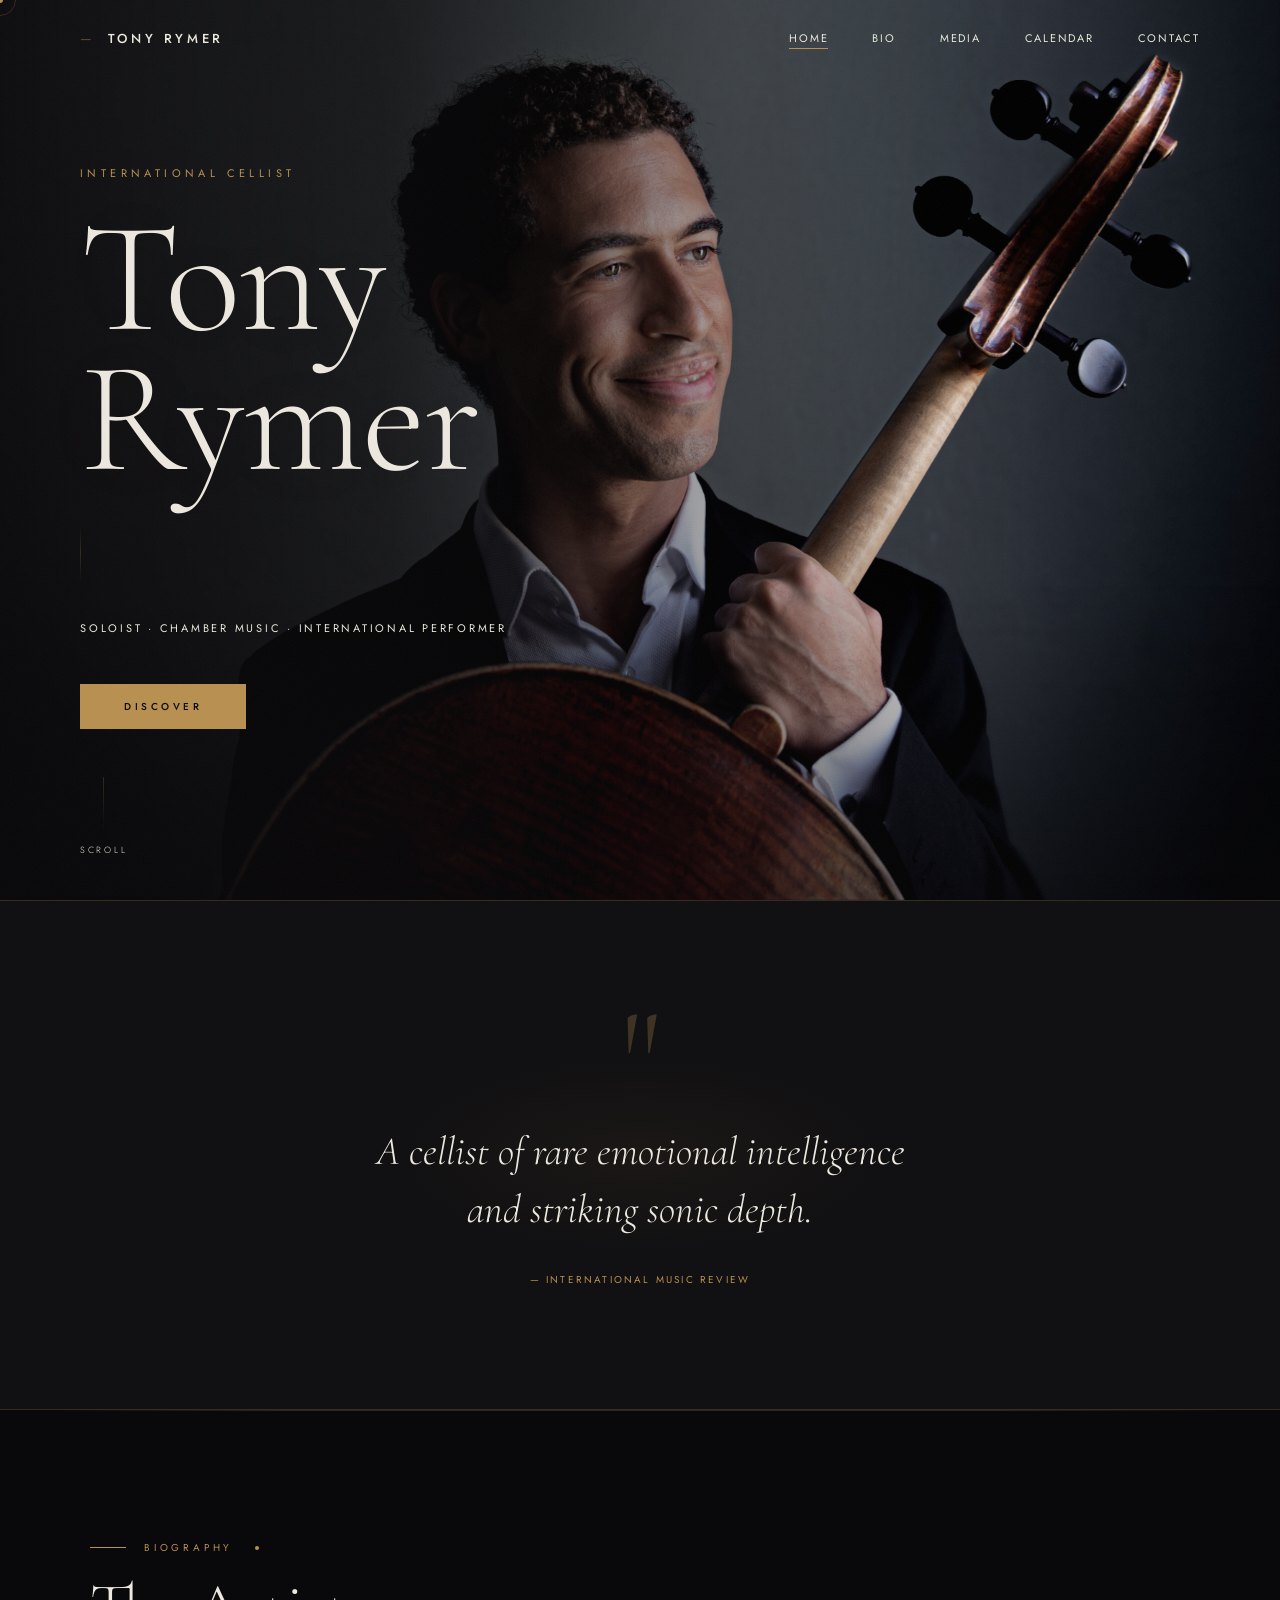
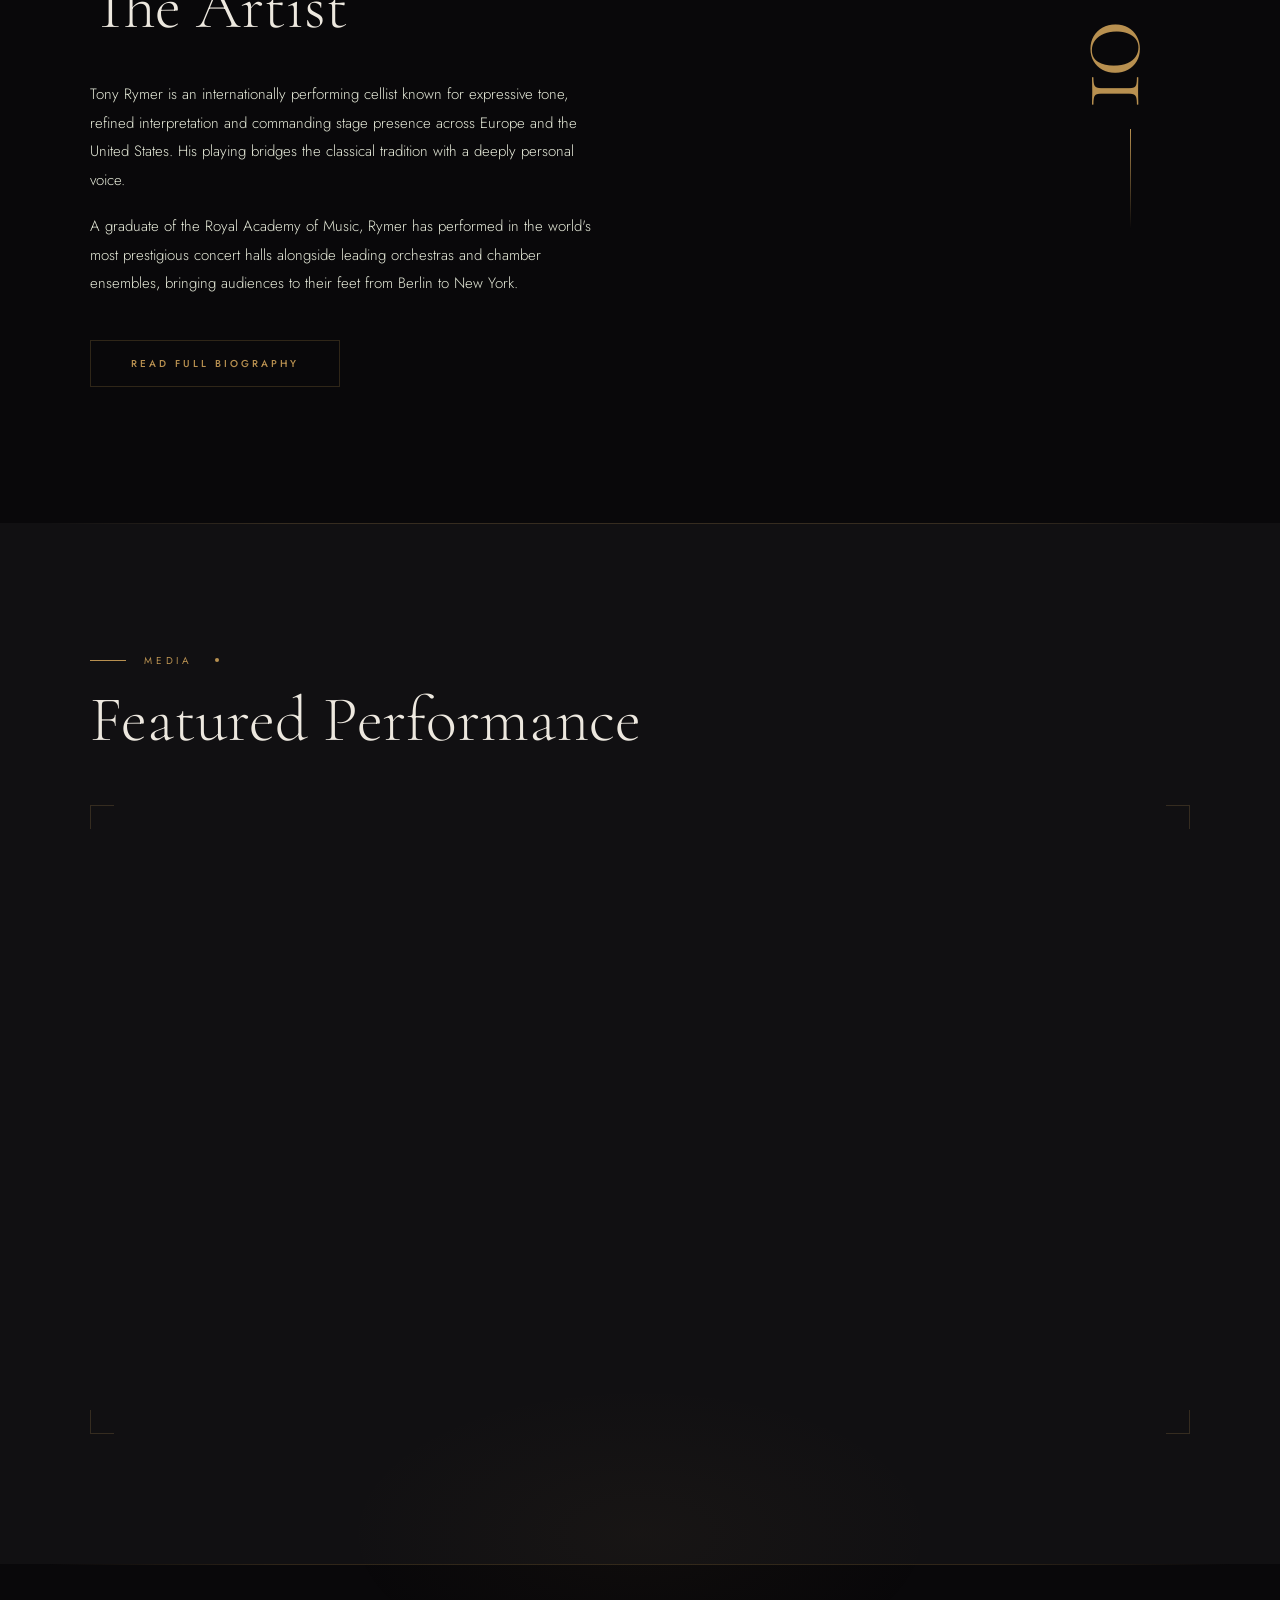
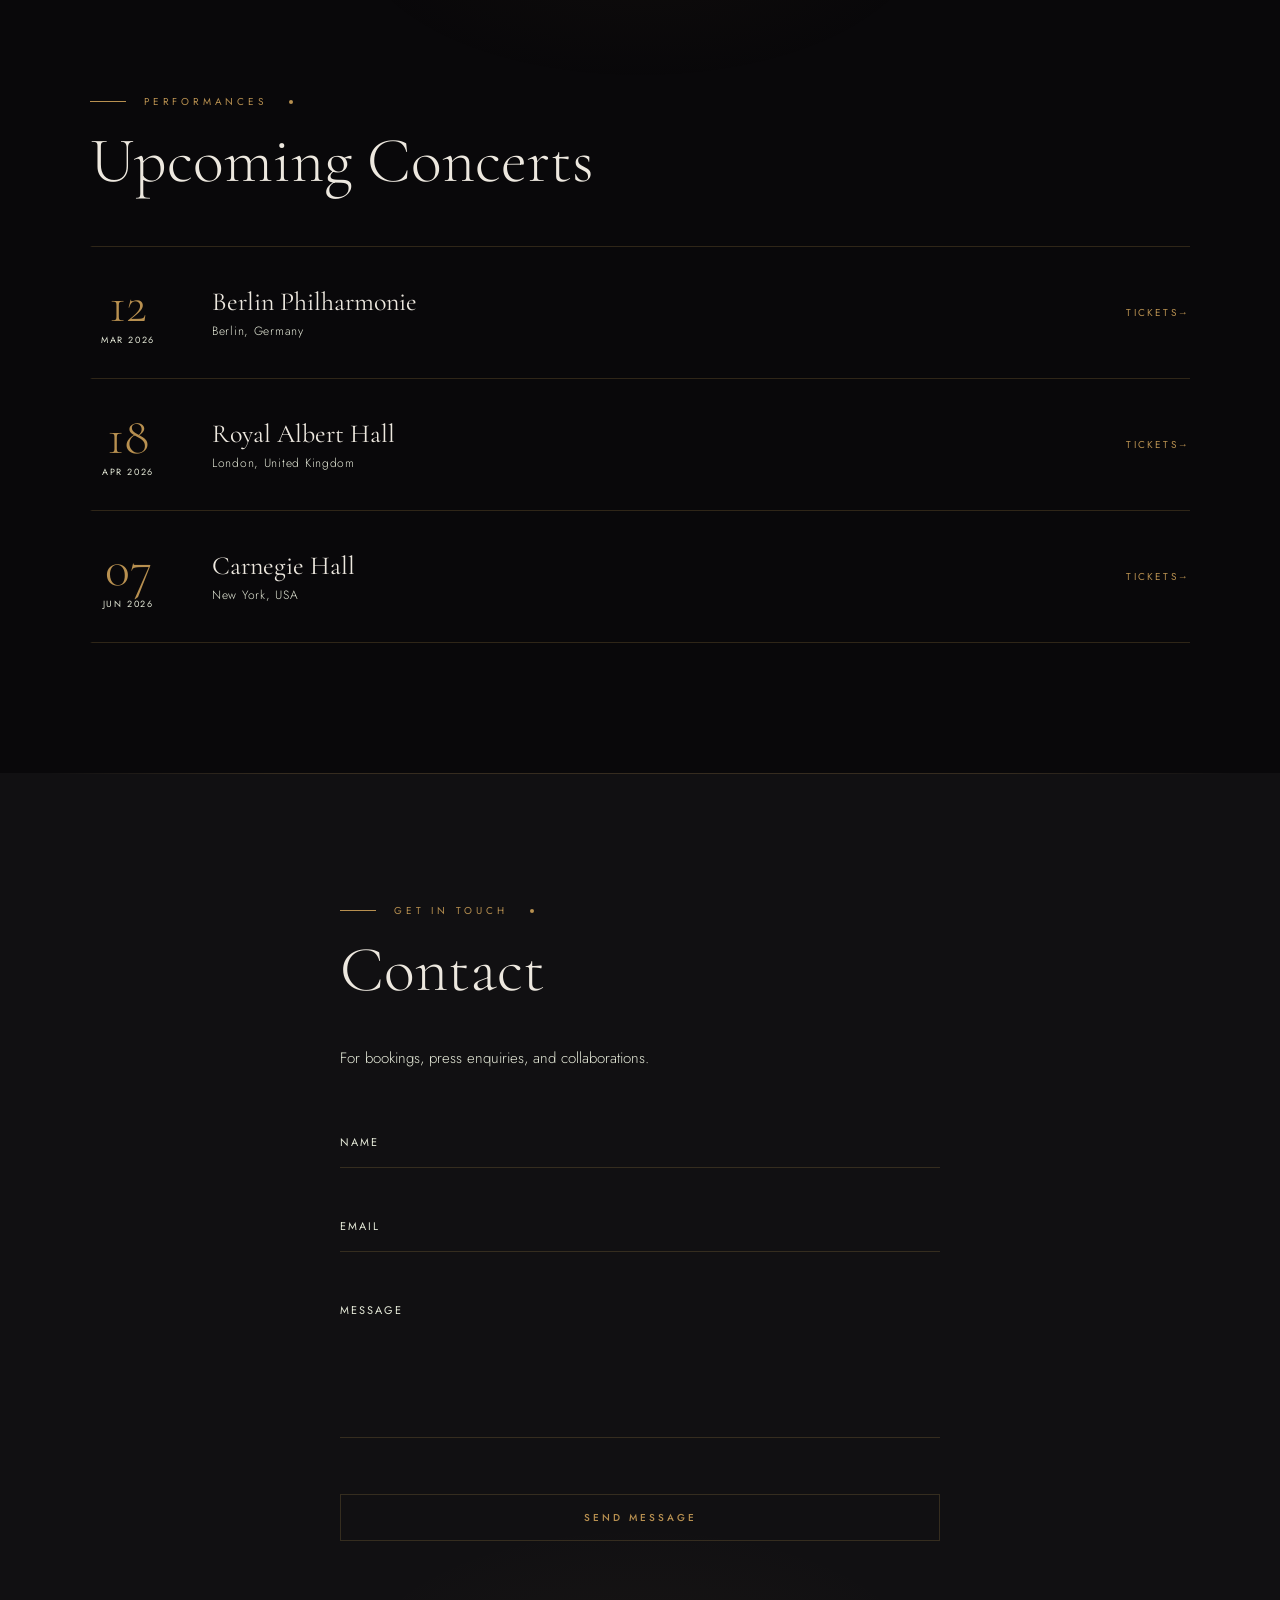
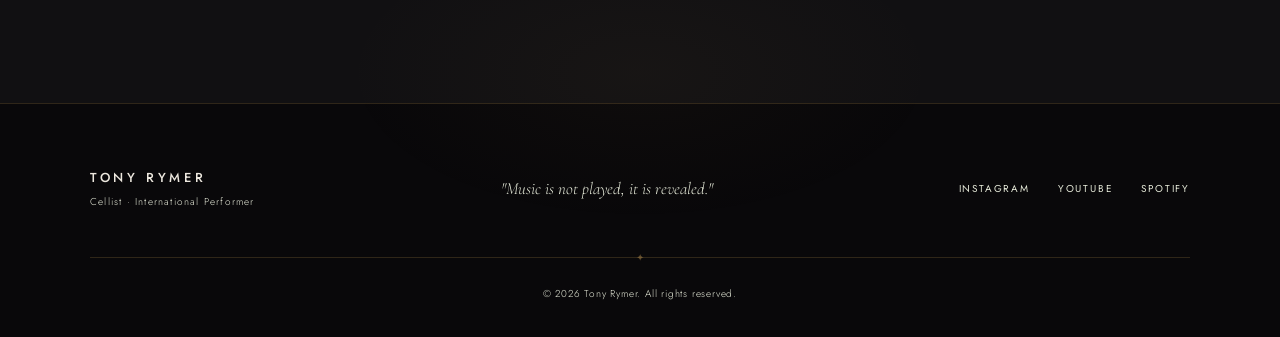
==== commit b7179bdc: "Implement custom cursor and scroll progress features Added custom cursor, scroll progress, and page " ====
--- a/index.html
+++ b/index.html
@@ -271,10 +271,82 @@
       sendBtn.disabled = true;
       document.getElementById('formSuccess').classList.add('show');
     });
+
+    /* ══════════════════════════════════════════
+       PREMIUM JS
+       Loader · Scroll progress · Cursor · Nav active
+    ══════════════════════════════════════════ */
+
+    /* ── Page Loader ── */
+    const loader = document.getElementById('loader');
+    if (loader) {
+      setTimeout(() => loader.classList.add('hidden'), 1900);
+    }
+
+    /* ── Scroll progress bar ── */
+    const progress = document.querySelector('.scroll-progress');
+    if (progress) {
+      window.addEventListener('scroll', () => {
+        const scrolled = window.scrollY;
+        const total = document.documentElement.scrollHeight - window.innerHeight;
+        progress.style.width = (scrolled / total * 100) + '%';
+      }, { passive: true });
+    }
+
+    /* ── Custom cursor ── */
+    const dot  = document.querySelector('.cursor-dot');
+    const ring = document.querySelector('.cursor-ring');
+
+    if (dot && ring && window.matchMedia('(hover: hover) and (pointer: fine)').matches) {
+      let mx = 0, my = 0, rx = 0, ry = 0;
+
+      document.addEventListener('mousemove', e => {
+        mx = e.clientX; my = e.clientY;
+        dot.style.left = mx + 'px';
+        dot.style.top  = my + 'px';
+      });
+
+      (function animateRing() {
+        rx += (mx - rx) * 0.12;
+        ry += (my - ry) * 0.12;
+        ring.style.left = rx + 'px';
+        ring.style.top  = ry + 'px';
+        requestAnimationFrame(animateRing);
+      })();
+
+      const targets = 'a, button, .event, .ticket-btn, .btn, .hero-cta';
+      document.querySelectorAll(targets).forEach(el => {
+        el.addEventListener('mouseenter', () => document.body.classList.add('cursor-hover'));
+        el.addEventListener('mouseleave', () => document.body.classList.remove('cursor-hover'));
+      });
+
+      document.addEventListener('mouseleave', () => {
+        dot.style.opacity  = '0';
+        ring.style.opacity = '0';
+      });
+      document.addEventListener('mouseenter', () => {
+        dot.style.opacity  = '1';
+        ring.style.opacity = '1';
+      });
+    }
+
+    /* ── Active nav on scroll ── */
+    const sections = document.querySelectorAll('section[id]');
+    const navLinks = document.querySelectorAll('.nav-link');
+
+    const navObserver = new IntersectionObserver(entries => {
+      entries.forEach(entry => {
+        if (entry.isIntersecting) {
+          navLinks.forEach(l => l.classList.remove('active'));
+          const active = document.querySelector('.nav-link[href="#' + entry.target.id + '"]');
+          if (active) active.classList.add('active');
+        }
+      });
+    }, { threshold: 0.4 });
+
+    sections.forEach(s => navObserver.observe(s));
+
   </script>
-
-  <!-- Premium JS (loader · cursor · scroll progress · active nav) -->
-  <script src="tony-rymer-premium.js"></script>
 
 </body>
 </html>
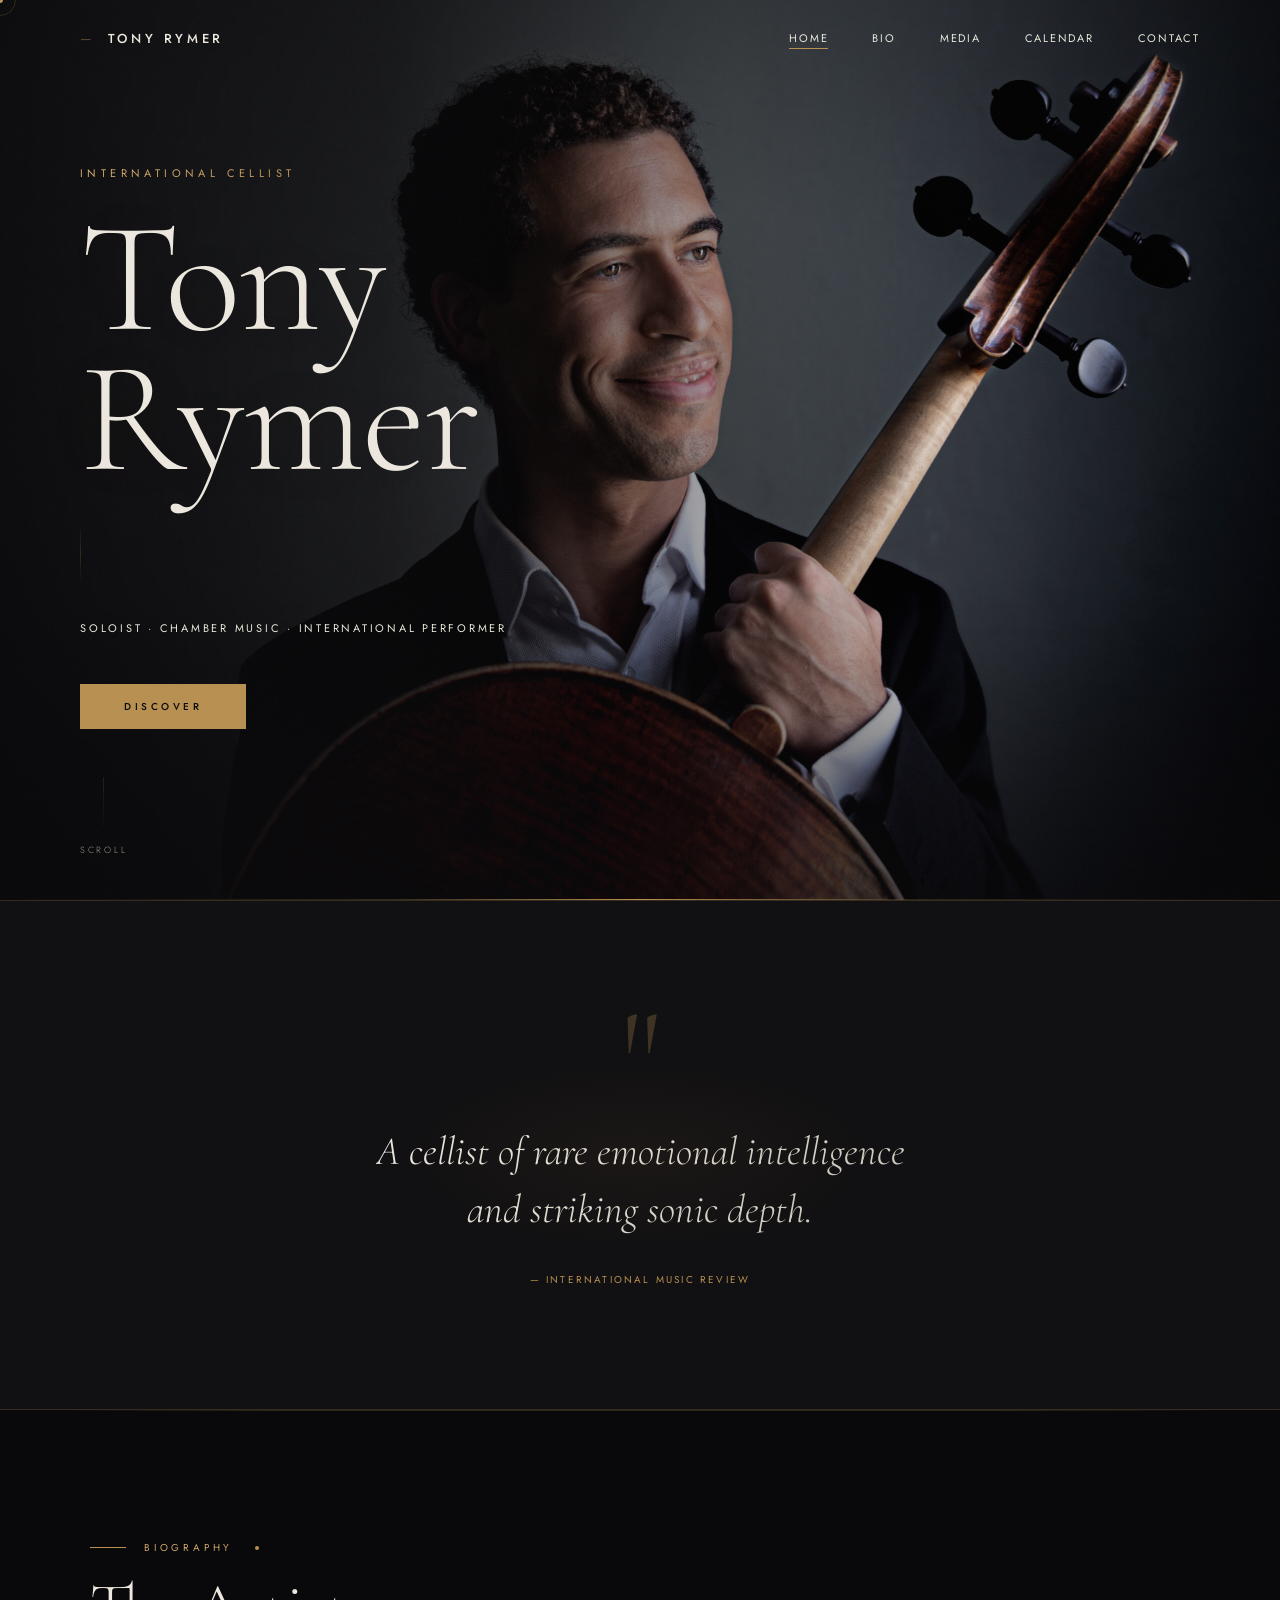
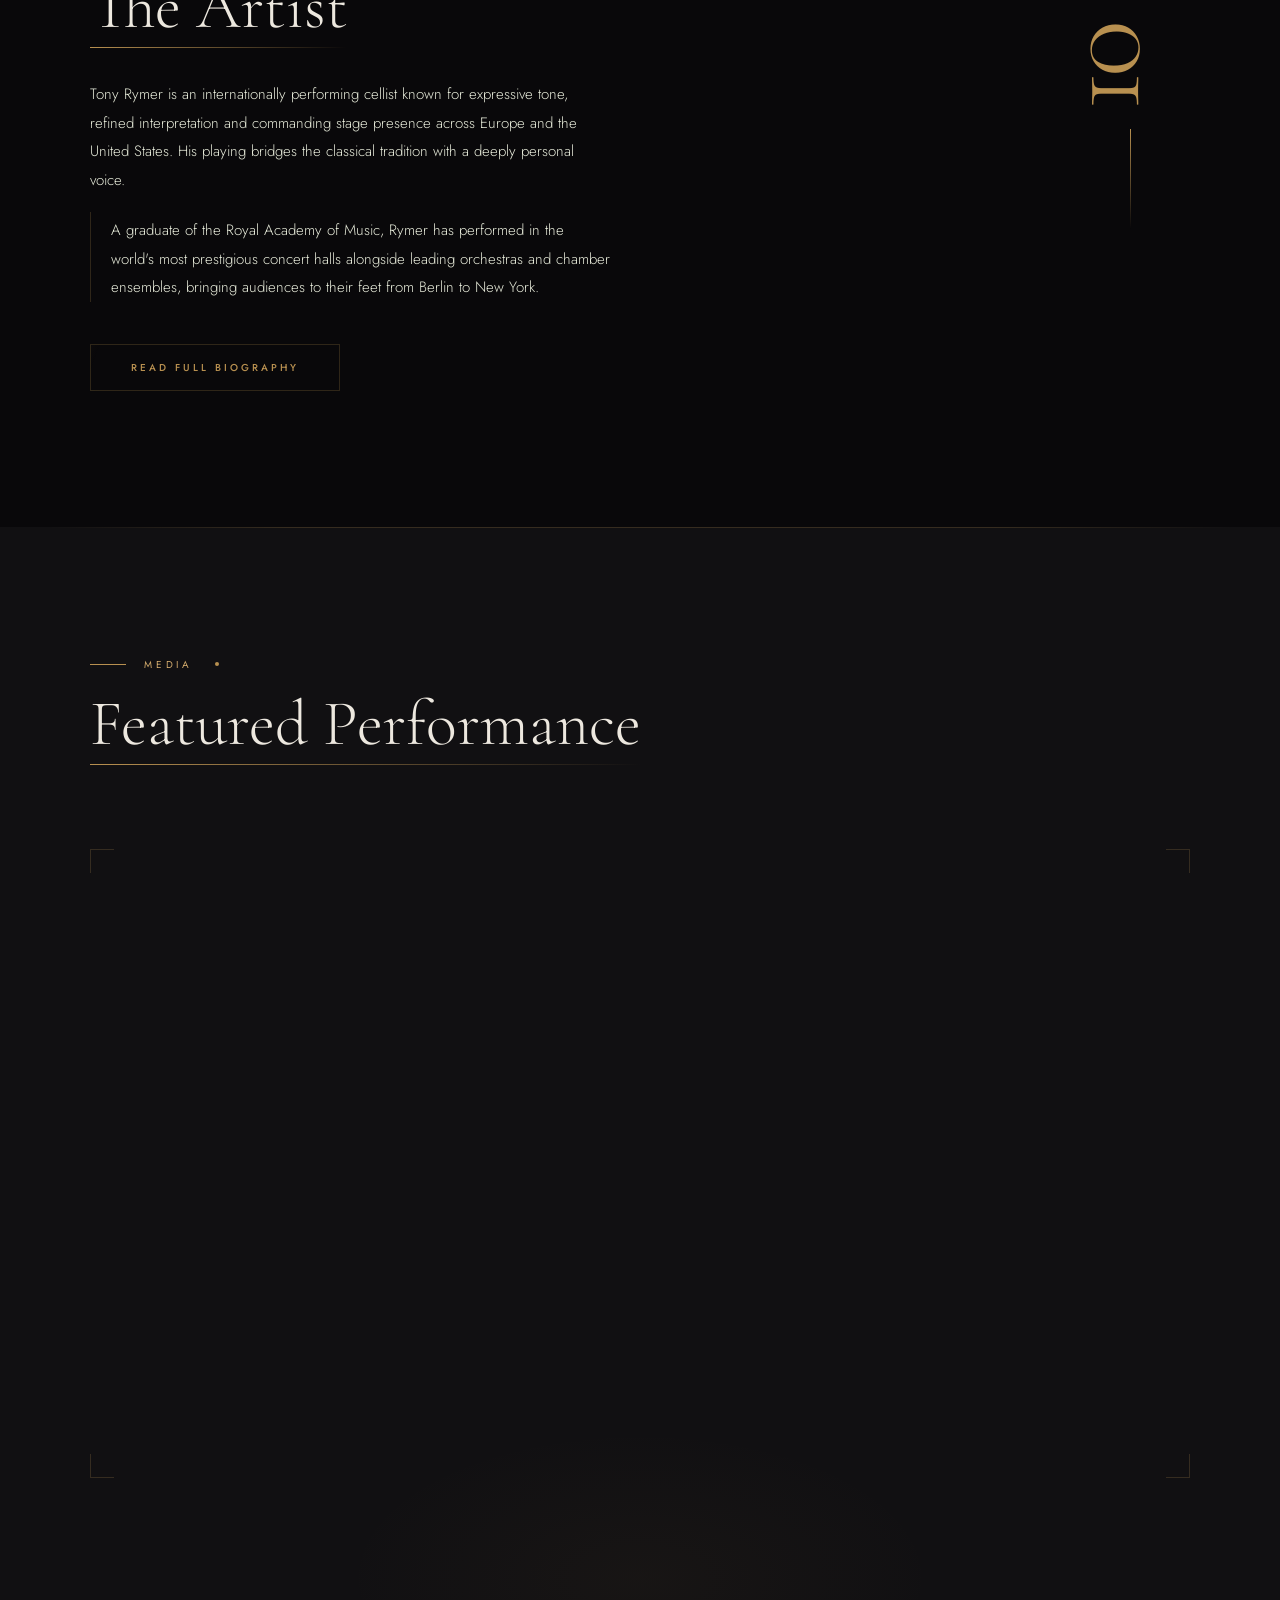
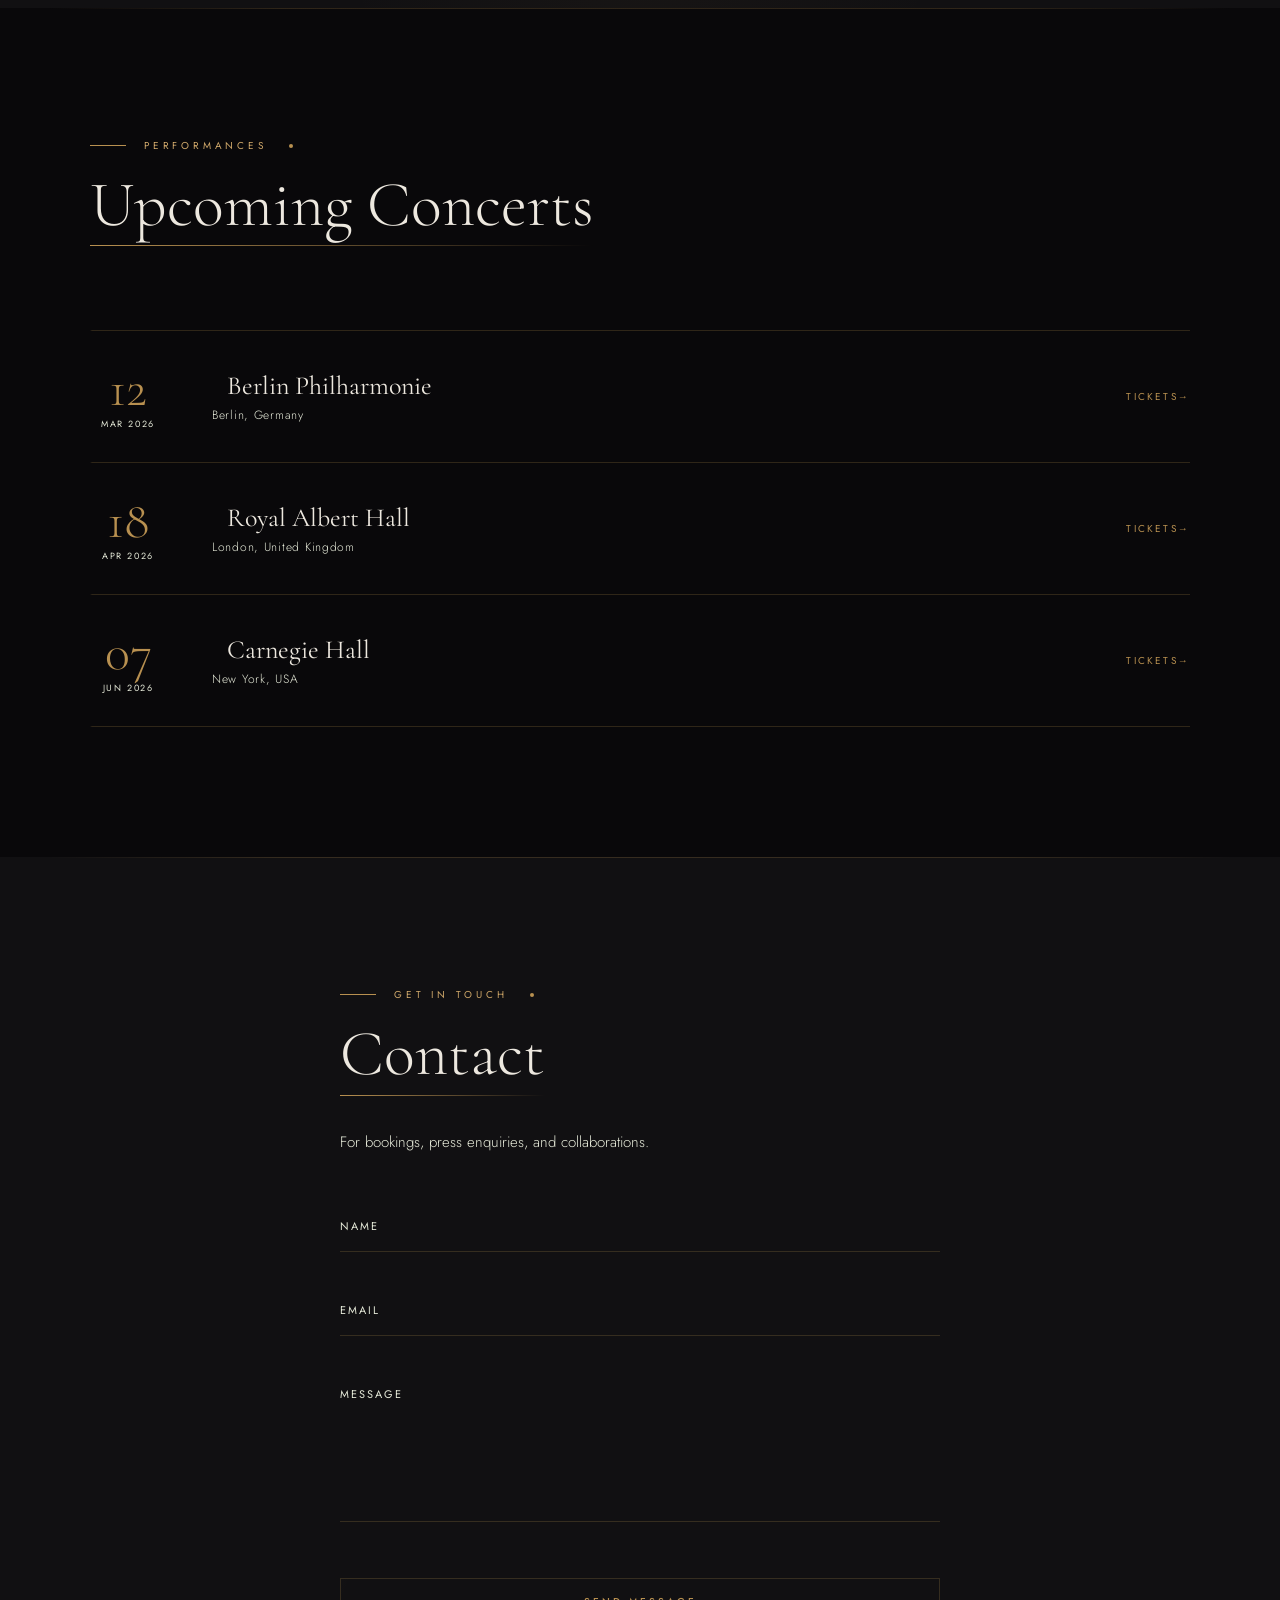
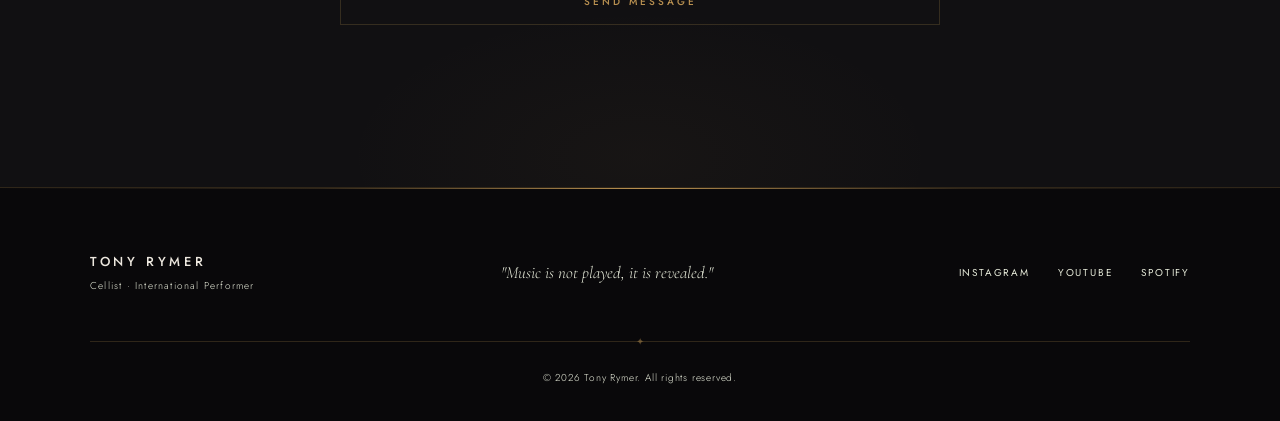
==== commit 761f1c39: "Prevent horizontal overflow in body Added inline style to body to prevent horizontal overflow." ====
--- a/index.html
+++ b/index.html
@@ -10,7 +10,7 @@
   <link href="https://fonts.googleapis.com/css2?family=Cormorant+Garamond:ital,wght@0,300;0,400;0,500;0,600;1,300;1,400;1,500&family=Jost:wght@300;400;500&display=swap" rel="stylesheet">
   <link rel="stylesheet" href="style.css">
 </head>
-<body>
+<body style="overflow-x: hidden;">
 
   <!-- ① Loader -->
   <div class="loader" id="loader" aria-hidden="true">
--- a/style.css
+++ b/style.css
@@ -1322,3 +1322,402 @@
   .event { border-left: none; }
   .section-label::after { display: none; }
 }
+
+
+/* ══════════════════════════════════════════
+   PREMIUM WAVE 2
+   Scrollbar · Typography · Hover reveals
+   Decorative lines · Staggered grid · Depth
+   ══════════════════════════════════════════ */
+
+/* ── Custom scrollbar ── */
+::-webkit-scrollbar {
+  width: 4px;
+}
+::-webkit-scrollbar-track {
+  background: var(--bg);
+}
+::-webkit-scrollbar-thumb {
+  background: var(--gold-border);
+  border-radius: 2px;
+}
+::-webkit-scrollbar-thumb:hover {
+  background: var(--gold);
+}
+
+/* ── Focus styles (accessibility) ── */
+:focus-visible {
+  outline: 1px solid var(--gold);
+  outline-offset: 4px;
+}
+
+/* ══════════════════
+   HERO — depth layers
+══════════════════ */
+
+/* Vignette edge darkening */
+.hero::after {
+  content: '';
+  position: absolute;
+  inset: 0;
+  background: radial-gradient(
+    ellipse at center,
+    transparent 40%,
+    rgba(9, 8, 10, 0.45) 100%
+  );
+  pointer-events: none;
+  z-index: 1;
+}
+
+/* Animated gold line at hero bottom */
+.hero::before {
+  content: '';
+  position: absolute;
+  bottom: 0; left: 0; right: 0;
+  height: 1px;
+  background: linear-gradient(
+    to right,
+    transparent 0%,
+    var(--gold-border) 30%,
+    var(--gold) 50%,
+    var(--gold-border) 70%,
+    transparent 100%
+  );
+  z-index: 3;
+  animation: hero-line 3s var(--ease-out) 2s both;
+}
+
+@keyframes hero-line {
+  from { opacity: 0; transform: scaleX(0.4); }
+  to   { opacity: 1; transform: scaleX(1); }
+}
+
+/* ══════════════════
+   EYEBROW — letter reveal
+══════════════════ */
+.eyebrow {
+  background: linear-gradient(
+    90deg,
+    var(--gold-light) 0%,
+    var(--gold) 60%,
+    rgba(184,144,80,0.5) 100%
+  );
+  -webkit-background-clip: text;
+  -webkit-text-fill-color: transparent;
+  background-clip: text;
+}
+
+/* ══════════════════
+   NAV — gold underline on scroll
+══════════════════ */
+.header.scrolled .logo {
+  font-size: 12px;
+  letter-spacing: 0.32em;
+}
+
+/* ══════════════════
+   QUOTE SECTION — italic shimmer
+══════════════════ */
+blockquote {
+  background: linear-gradient(
+    135deg,
+    var(--cream) 0%,
+    var(--cream-dim) 50%,
+    var(--cream) 100%
+  );
+  -webkit-background-clip: text;
+  -webkit-text-fill-color: transparent;
+  background-clip: text;
+  background-size: 200% 200%;
+  animation: quote-shimmer 8s ease infinite;
+}
+
+@keyframes quote-shimmer {
+  0%   { background-position: 0% 50%; }
+  50%  { background-position: 100% 50%; }
+  100% { background-position: 0% 50%; }
+}
+
+/* ══════════════════
+   BIO — pull quote aside
+══════════════════ */
+.body-text + .body-text {
+  padding-top: 4px;
+  border-left: 1px solid var(--gold-border);
+  padding-left: 20px;
+  margin-left: 0;
+}
+
+/* ══════════════════
+   SECTION NUMBERS — ambient deco
+══════════════════ */
+.section-inner { position: relative; }
+
+.section--dark .section-inner::before {
+  content: attr(data-index);
+  position: absolute;
+  top: -20px; right: 0;
+  font-family: var(--font-serif);
+  font-size: 180px;
+  font-weight: 300;
+  color: var(--gold);
+  opacity: 0.03;
+  line-height: 1;
+  pointer-events: none;
+  user-select: none;
+  letter-spacing: -0.05em;
+}
+
+/* ══════════════════
+   H2 — underline reveal on visible
+══════════════════ */
+h2 {
+  position: relative;
+  display: inline-block;
+}
+
+h2::after {
+  content: '';
+  position: absolute;
+  bottom: -8px; left: 0;
+  width: 0; height: 1px;
+  background: linear-gradient(to right, var(--gold), transparent);
+  transition: width 1.2s var(--ease-out);
+}
+
+[data-animate].visible h2::after,
+h2.visible::after {
+  width: 100%;
+}
+
+/* Trigger on parent visible */
+.section-inner.visible h2::after,
+[data-animate].visible + * h2::after {
+  width: 100%;
+}
+
+/* ══════════════════
+   EVENTS — premium row
+══════════════════ */
+
+/* Faint year watermark behind date */
+.event-date::before {
+  content: attr(data-year);
+  position: absolute;
+  font-family: var(--font-serif);
+  font-size: 64px;
+  font-weight: 300;
+  color: var(--gold);
+  opacity: 0.05;
+  left: -8px; top: -4px;
+  pointer-events: none;
+  user-select: none;
+}
+
+/* Venue name grows slightly on hover */
+.event:hover .event-info h3 {
+  letter-spacing: 0.02em;
+  transition: letter-spacing 0.4s var(--ease-out);
+}
+
+/* Gold dot before venue */
+.event-info h3::before {
+  content: '';
+  display: inline-block;
+  width: 5px; height: 5px;
+  border-radius: 50%;
+  background: var(--gold);
+  margin-right: 10px;
+  vertical-align: middle;
+  opacity: 0;
+  transform: scale(0);
+  transition: opacity 0.3s, transform 0.3s var(--ease-out);
+}
+
+.event:hover .event-info h3::before {
+  opacity: 1;
+  transform: scale(1);
+}
+
+/* ══════════════════
+   VIDEO — golden glow on hover
+══════════════════ */
+.video-wrapper::before {
+  content: '';
+  position: absolute;
+  inset: -1px;
+  background: linear-gradient(
+    135deg,
+    var(--gold-border) 0%,
+    transparent 40%,
+    transparent 60%,
+    var(--gold-border) 100%
+  );
+  opacity: 0;
+  transition: opacity 0.5s var(--ease);
+  border-radius: 0;
+  pointer-events: none;
+  z-index: 0;
+}
+
+.video-wrapper:hover::before { opacity: 1; }
+
+/* ══════════════════
+   CONTACT — form hint text
+══════════════════ */
+.body-text.contact-sub {
+  font-size: 13px;
+  letter-spacing: 0.06em;
+  border-left: 1px solid var(--gold-border);
+  padding-left: 16px;
+}
+
+/* ══════════════════
+   FOOTER — ambient gold glow
+══════════════════ */
+.footer::before {
+  content: '';
+  position: absolute;
+  top: 0; left: 50%;
+  transform: translateX(-50%);
+  width: 800px; height: 1px;
+  background: linear-gradient(
+    to right,
+    transparent,
+    var(--gold-border) 25%,
+    var(--gold) 50%,
+    var(--gold-border) 75%,
+    transparent
+  );
+}
+
+.footer { position: relative; }
+
+/* Footer logo subtle glow */
+.footer-logo {
+  transition: letter-spacing 0.4s var(--ease), color 0.4s;
+}
+.footer-logo:hover {
+  letter-spacing: 0.36em;
+  color: var(--gold-light);
+}
+
+/* ══════════════════
+   LOADER — refined typeface
+══════════════════ */
+.loader-wordmark {
+  font-family: var(--font-serif);
+  font-weight: 300;
+  font-size: 18px;
+}
+
+/* ══════════════════
+   SECTION LABEL — gold gradient text
+══════════════════ */
+.section-label {
+  background: linear-gradient(90deg, var(--gold-light), var(--gold));
+  -webkit-background-clip: text;
+  -webkit-text-fill-color: transparent;
+  background-clip: text;
+}
+
+/* Keep the ::before rule (gold line) visible */
+.section-label::before {
+  background: var(--gold);
+  -webkit-text-fill-color: initial;
+  flex-shrink: 0;
+}
+
+/* ══════════════════
+   CURSOR — subtle trail blend
+══════════════════ */
+.cursor-dot {
+  mix-blend-mode: screen;
+}
+
+/* ══════════════════
+   SECTION — staggered [data-animate] delay
+══════════════════ */
+.events .event:nth-child(1) { transition-delay: 0.05s; }
+.events .event:nth-child(2) { transition-delay: 0.15s; }
+.events .event:nth-child(3) { transition-delay: 0.25s; }
+
+/* ══════════════════
+   BTN — gold shimmer fill on hover
+══════════════════ */
+.btn {
+  background-image: linear-gradient(
+    110deg,
+    transparent 0%,
+    transparent 40%,
+    var(--gold-dim) 50%,
+    transparent 60%,
+    transparent 100%
+  );
+  background-size: 250% 100%;
+  background-position: 100% 0;
+  transition:
+    background 0.35s,
+    background-position 0.6s var(--ease-out),
+    color 0.35s,
+    border-color 0.35s,
+    letter-spacing 0.35s;
+}
+
+.btn:hover {
+  background-position: 0% 0;
+}
+
+/* ══════════════════
+   RESPONSIVE
+══════════════════ */
+@media (max-width: 768px) {
+  .hero::after { display: none; }
+  blockquote {
+    -webkit-text-fill-color: var(--cream);
+    background: none;
+  }
+  .body-text + .body-text {
+    border-left: none;
+    padding-left: 0;
+  }
+  h2::after { display: none; }
+}
+/* ══════════════════
+   FIX HORIZONTAL SCROLL MOBILE
+══════════════════ */
+
+html {
+  overflow-x: hidden;
+}
+
+/* Limitar decorativos que desbordan */
+.footer::before {
+  width: 100%;
+  max-width: 100%;
+}
+
+.section--dark .section-inner::before {
+  right: 0;
+  overflow: hidden;
+  max-width: 100%;
+}
+
+.section--dark {
+  overflow: hidden;
+}
+
+.quote-section {
+  overflow: hidden;
+}
+
+.footer {
+  overflow: hidden;
+}
+
+/* Bio page grid en móvil */
+@media (max-width: 900px) {
+  .bio-page-grid {
+    grid-template-columns: 1fr !important;
+  }
+}
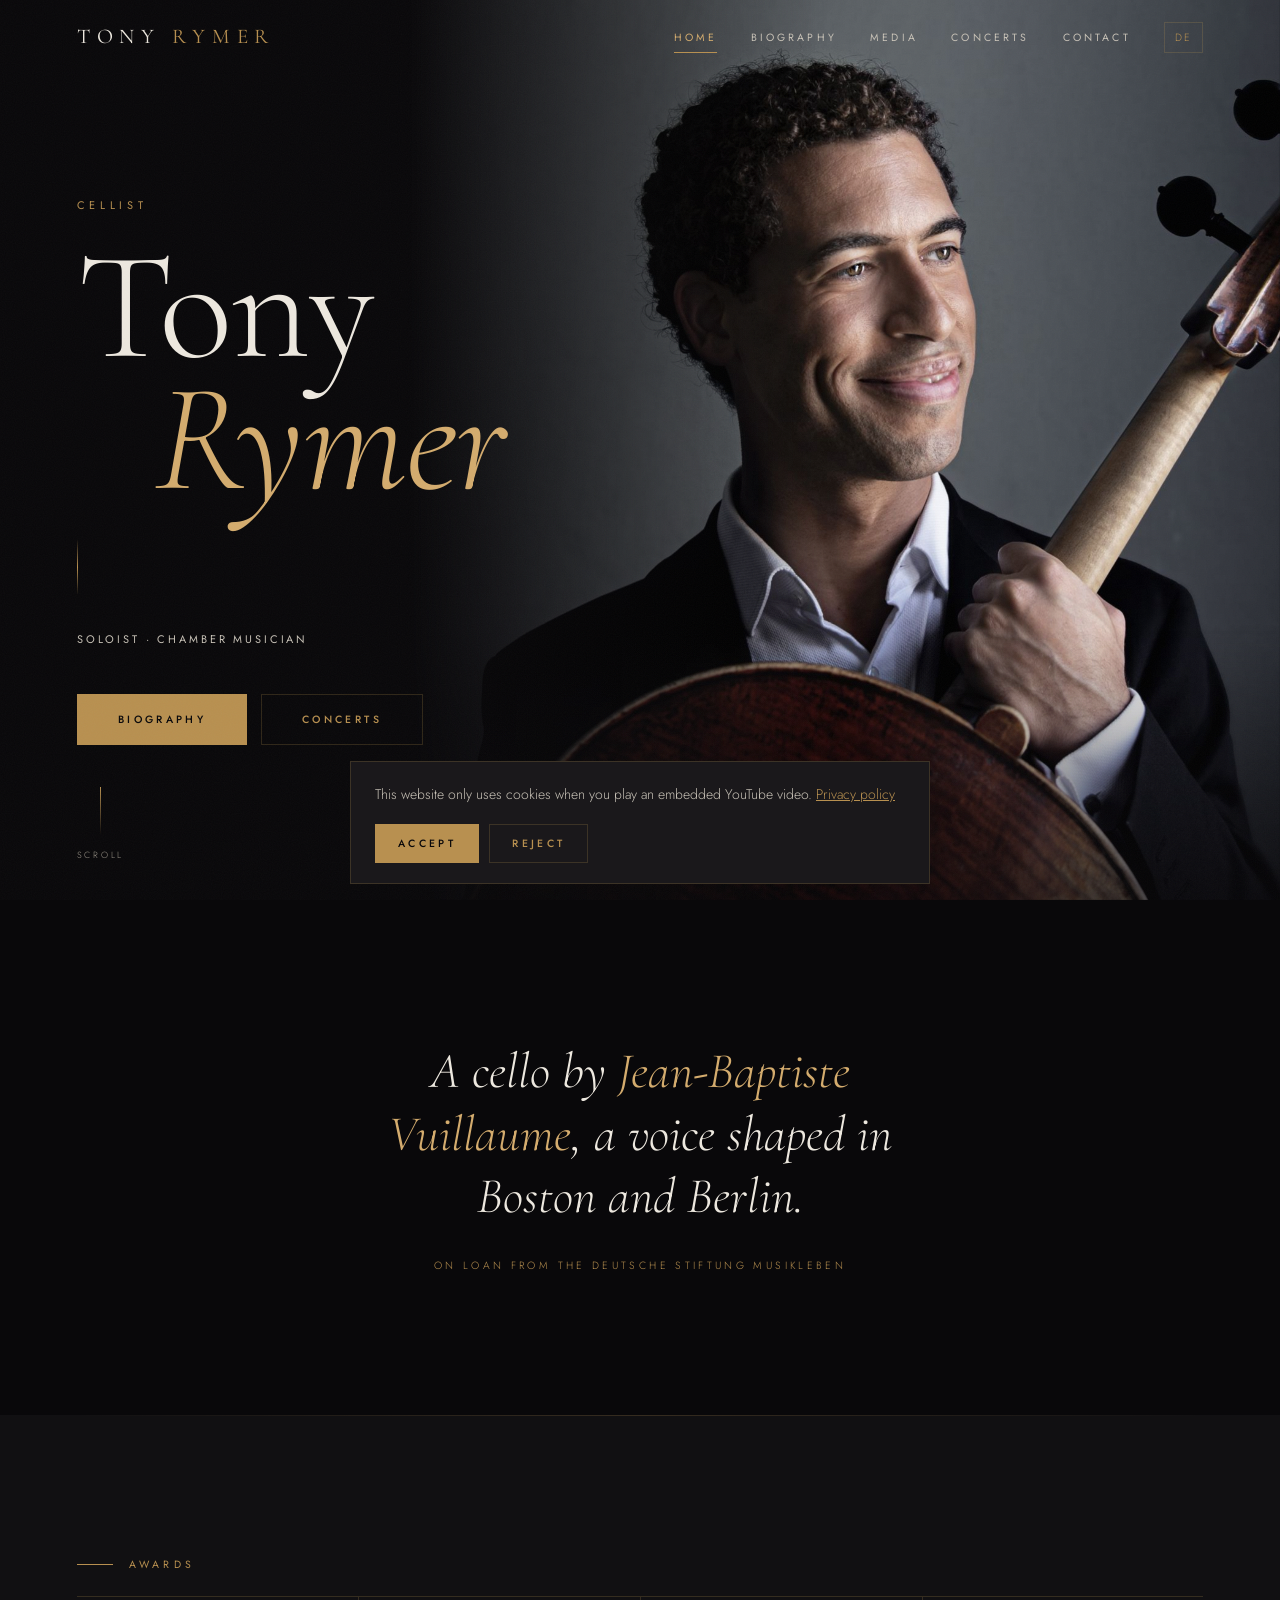
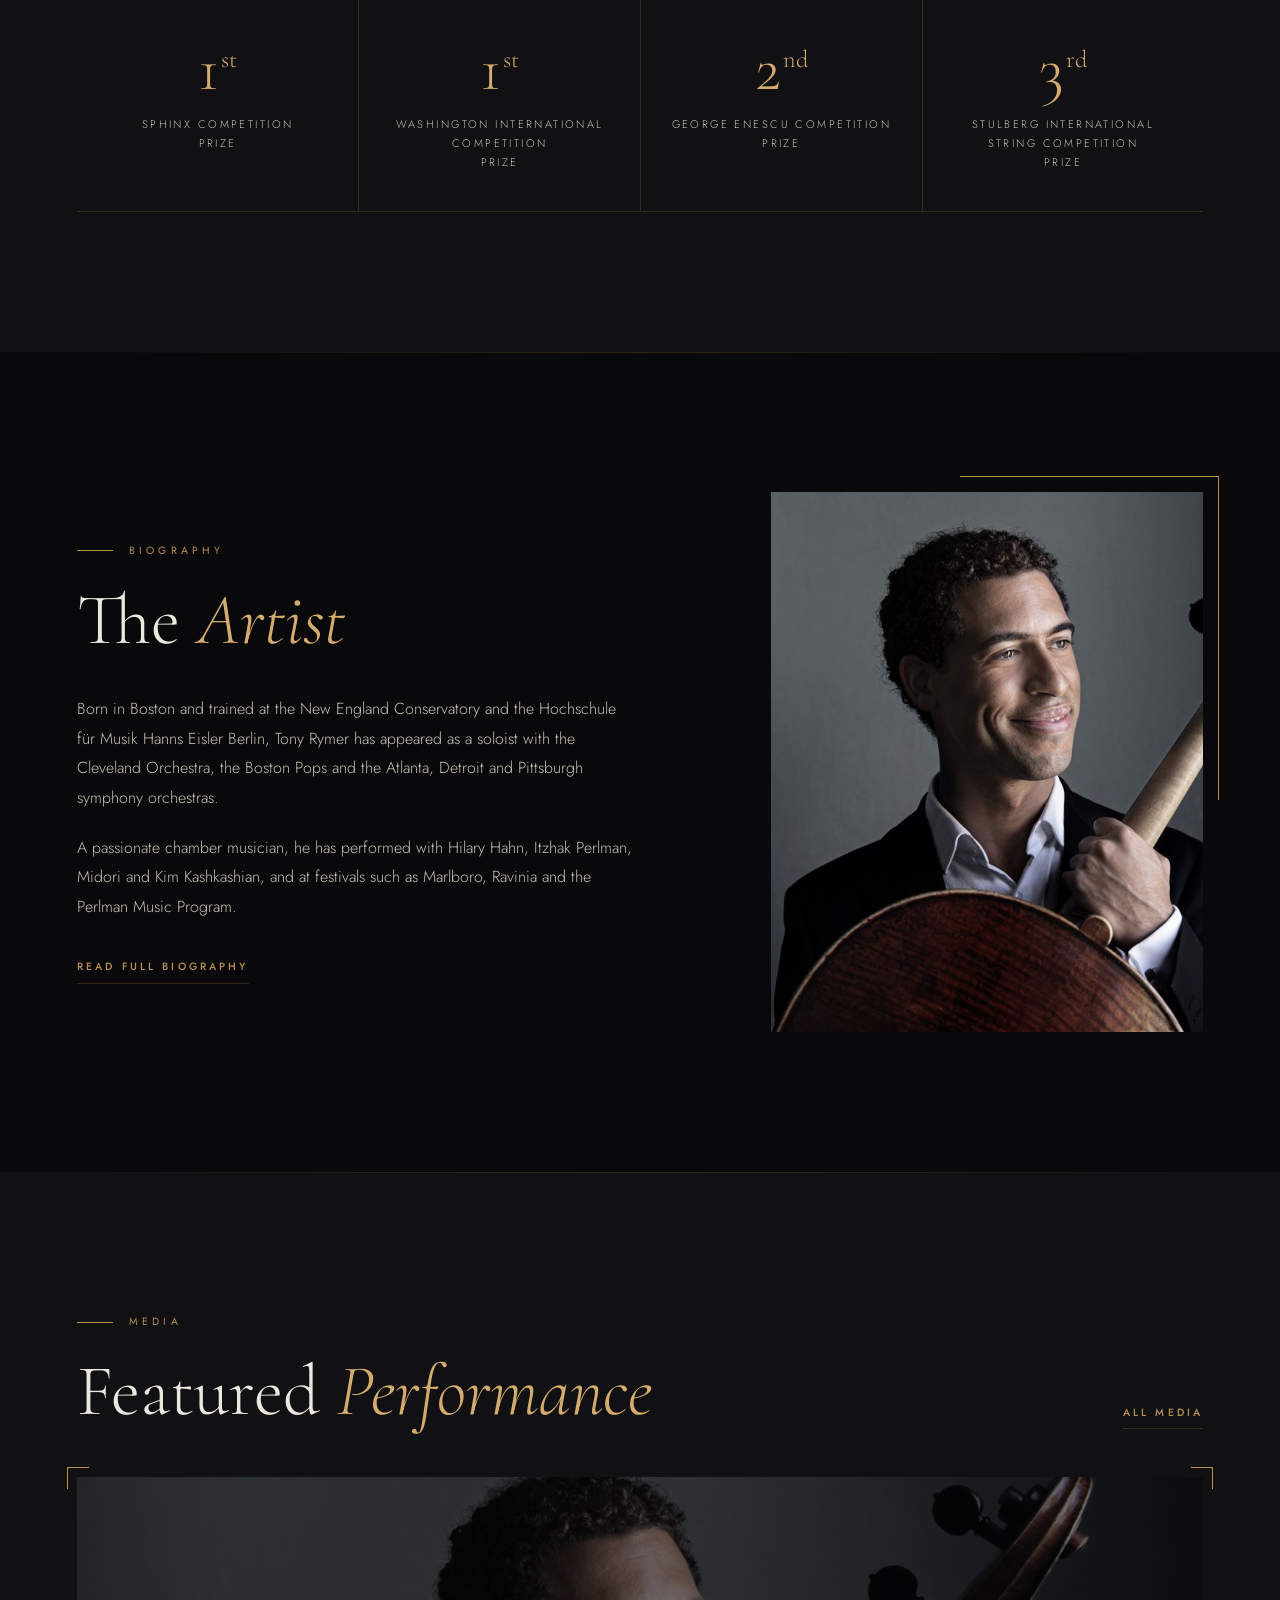
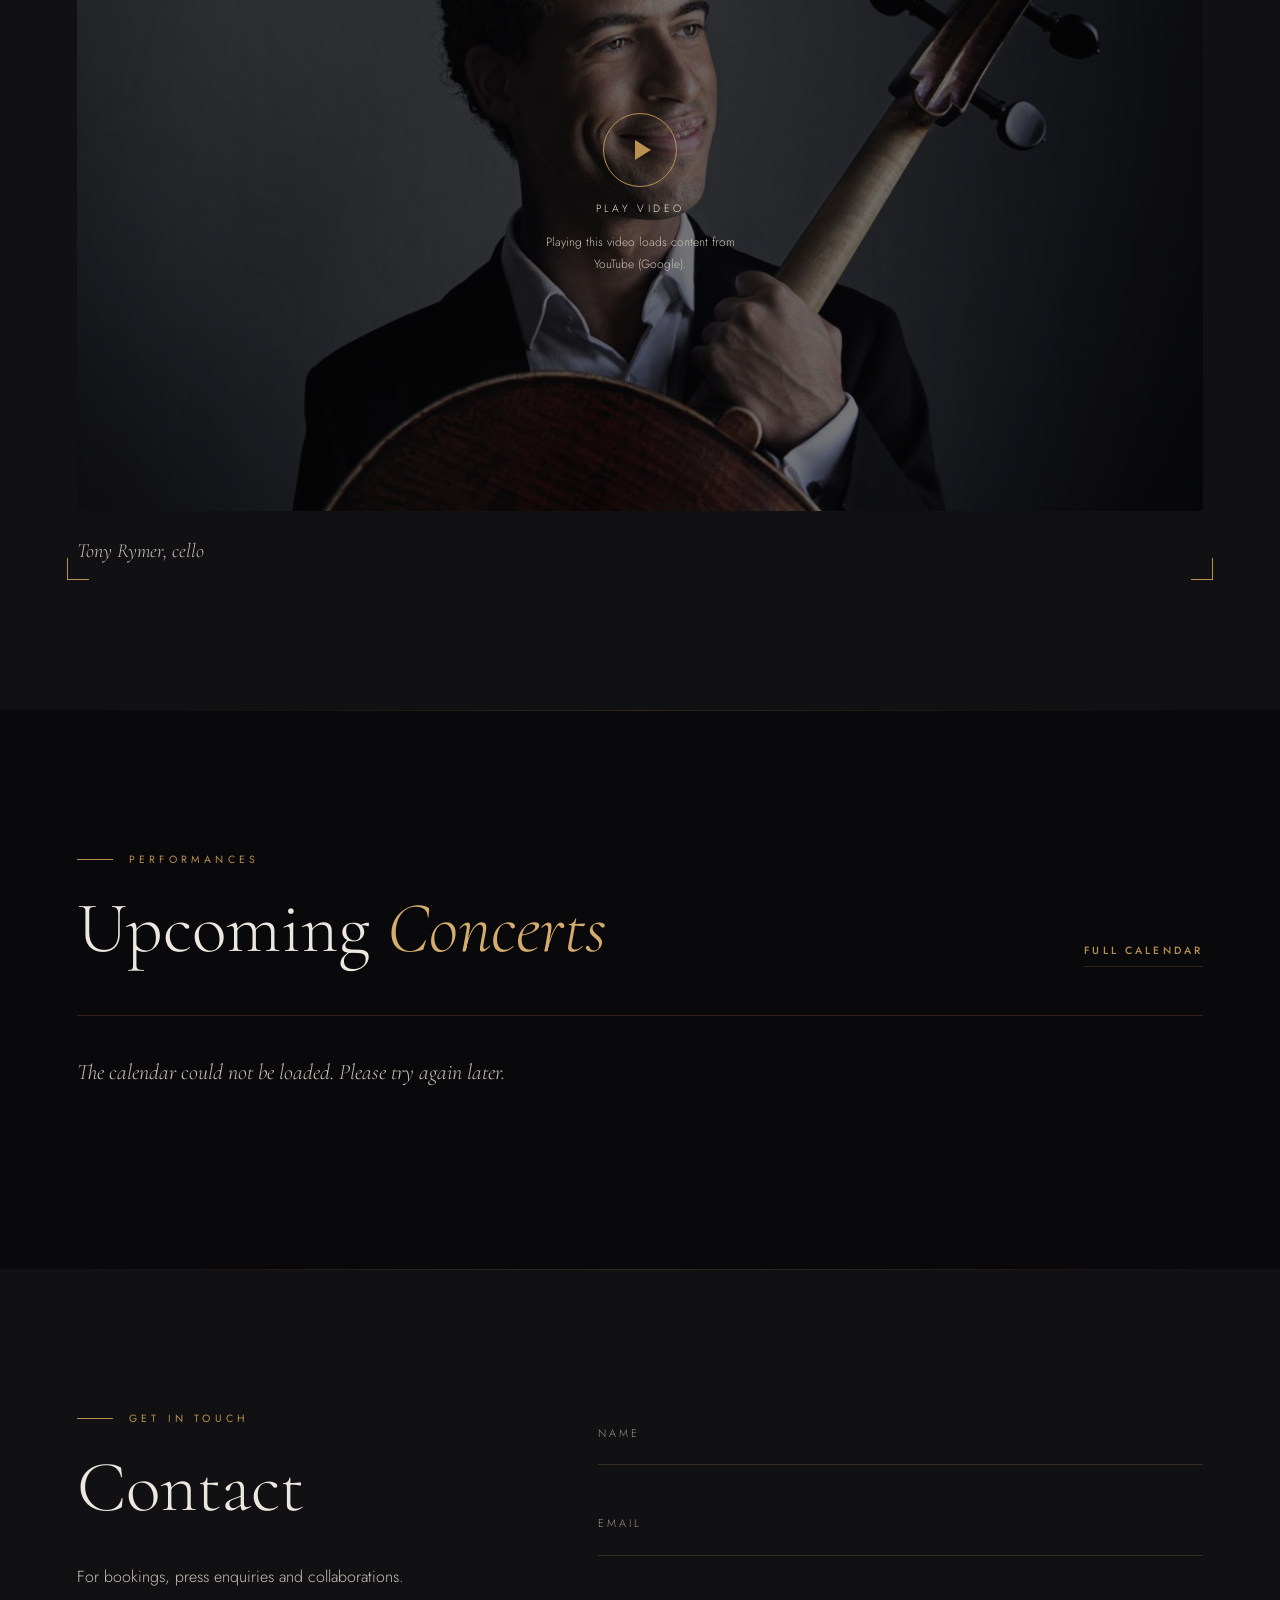
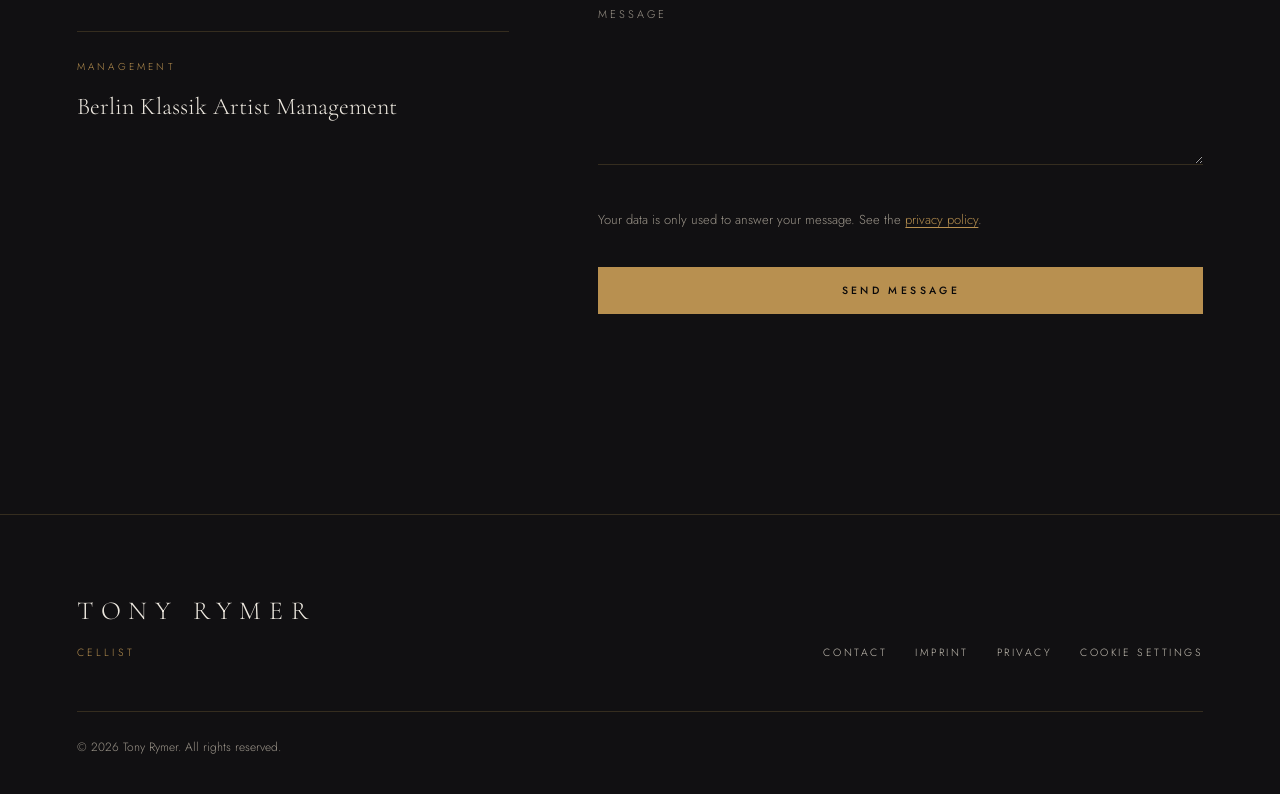
==== commit 6a3c1269: "Real bio, EN/DE, concerts from sheet, media, working contact form, Impressum & Datenschutz, self-hos" ====
--- a/index.html
+++ b/index.html
@@ -2,351 +2,213 @@
 <html lang="en">
 <head>
   <meta charset="UTF-8" />
-  <meta name="viewport" content="width=device-width, initial-scale=1.0"/>
-  <meta name="description" content="Tony Rymer — International Cellist. Soloist, chamber musician, and international performer."/>
+  <meta name="viewport" content="width=device-width, initial-scale=1.0" />
   <title>Tony Rymer — Cellist</title>
-  <link rel="preconnect" href="https://fonts.googleapis.com">
-  <link rel="preconnect" href="https://fonts.gstatic.com" crossorigin>
-  <link href="https://fonts.googleapis.com/css2?family=Cormorant+Garamond:ital,wght@0,300;0,400;0,500;0,600;1,300;1,400;1,500&family=Jost:wght@300;400;500&display=swap" rel="stylesheet">
-  <link rel="stylesheet" href="style.css">
+  <meta name="description" content="Tony Rymer, cellist. Soloist and chamber musician — biography, media, concerts and contact." />
+  <link rel="alternate" hreflang="en" href="index.html" />
+  <link rel="alternate" hreflang="de" href="de.html" />
+  <link rel="icon" href="data:image/svg+xml,%3Csvg xmlns='http://www.w3.org/2000/svg' viewBox='0 0 64 64'%3E%3Crect width='64' height='64' rx='14' fill='%2309080a'/%3E%3Ctext x='32' y='43' text-anchor='middle' font-family='Georgia,serif' font-size='30' fill='%23d4ac6e' letter-spacing='1'%3ETR%3C/text%3E%3C/svg%3E" type="image/svg+xml" />
+  <link rel="apple-touch-icon" href="apple-touch-icon.png" />
+  <link rel="preload" href="cormorant-garamond-latin-300-normal.woff2" as="font" type="font/woff2" crossorigin />
+  <meta name="theme-color" content="#09080a" />
+  <meta property="og:type" content="website" />
+  <meta property="og:site_name" content="Tony Rymer" />
+  <meta property="og:title" content="Tony Rymer — Cellist" />
+  <meta property="og:description" content="Tony Rymer, cellist. Soloist and chamber musician — biography, media, concerts and contact." />
+  <meta property="og:image" content="tony-rymer-2200.jpg" />
+  <meta property="og:locale" content="en_US" />
+  <meta name="twitter:card" content="summary_large_image" />
+  <link rel="stylesheet" href="style.css" />
+  <script type="application/ld+json">
+  {"@context": "https://schema.org", "@type": "Person", "name": "Tony Rymer", "jobTitle": "Cellist", "birthPlace": "Boston", "image": "tony-rymer-2200.jpg",
+    "alumniOf": [{"@type": "CollegeOrUniversity", "name": "New England Conservatory"}, {"@type": "CollegeOrUniversity", "name": "Hochschule für Musik Hanns Eisler Berlin"}]}
+  </script>
 </head>
-<body style="overflow-x: hidden;">
-
-  <!-- ① Loader -->
-  <div class="loader" id="loader" aria-hidden="true">
-    <span class="loader-wordmark">Tony Rymer</span>
-    <div class="loader-bar-wrap">
-      <div class="loader-bar"></div>
-    </div>
-  </div>
-
-  <!-- ② Scroll progress -->
+<body>
+
   <div class="scroll-progress" aria-hidden="true"></div>
-
-  <!-- ③ Custom cursor (desktop only) -->
-  <div class="cursor-dot"  aria-hidden="true"></div>
-  <div class="cursor-ring" aria-hidden="true"></div>
-
-  <!-- Grain overlay -->
   <div class="grain" aria-hidden="true"></div>
 
   <!-- HEADER -->
   <header class="header" id="header">
     <div class="header-inner">
-      <a href="#home" class="logo">TONY RYMER</a>
-      <button class="menu-btn" id="menuBtn" aria-label="Toggle navigation">
+      <a href="index.html" class="logo" aria-label="Tony Rymer">TONY <span>RYMER</span></a>
+      <button class="menu-btn" id="menuBtn" aria-label="Toggle navigation" aria-expanded="false">
         <span></span>
         <span></span>
       </button>
-      <nav class="nav" id="nav" role="navigation">
-        <a href="#home"     class="nav-link">Home</a>
-        <a href="#bio"      class="nav-link">Bio</a>
-        <a href="#media"    class="nav-link">Media</a>
-        <a href="#calendar" class="nav-link">Calendar</a>
-        <a href="#contact"  class="nav-link">Contact</a>
+      <nav class="nav" id="nav">
+        <a href="index.html" class="nav-link active" aria-current="page">Home</a>
+        <a href="bio.html" class="nav-link">Biography</a>
+        <a href="media.html" class="nav-link">Media</a>
+        <a href="concerts.html" class="nav-link">Concerts</a>
+        <a href="#contact" class="nav-link">Contact</a>
+        <a href="de.html" class="nav-lang" hreflang="de" lang="de" aria-label="Deutsche Version">DE</a>
       </nav>
     </div>
   </header>
 
   <!-- HERO -->
   <section class="hero" id="home">
-    <div class="hero-photo" aria-hidden="true"></div>
-    <div class="hero-overlay" aria-hidden="true"></div>
+    <div class="hero-photo"><img src="tony-rymer-2200.jpg" alt="Tony Rymer with his cello" fetchpriority="high" /></div>
     <div class="hero-content">
-      <p class="eyebrow">International Cellist</p>
-      <h1>Tony<br>Rymer</h1>
-      <div class="hero-divider" aria-hidden="true"></div>
-      <p class="sub">Soloist · Chamber Music · International Performer</p>
-      <a href="#bio" class="hero-cta">Discover</a>
-    </div>
-    <div class="scroll-indicator" aria-hidden="true">
-      <div class="scroll-line"></div>
-      <span>scroll</span>
-    </div>
-  </section>
-
-  <!-- QUOTE -->
-  <section class="quote-section">
-    <div class="quote-inner" data-animate>
-      <div class="quote-mark" aria-hidden="true">"</div>
-      <blockquote>
-        A cellist of rare emotional intelligence<br>and striking sonic depth.
-      </blockquote>
-      <cite>— International Music Review</cite>
+      <p class="eyebrow reveal" style="--d:0">Cellist</p>
+      <h1 class="reveal" style="--d:1">Tony<em>Rymer</em></h1>
+      <div class="hero-divider reveal" style="--d:2" aria-hidden="true"></div>
+      <p class="sub reveal" style="--d:3">Soloist · Chamber Musician</p>
+      <div class="hero-actions reveal" style="--d:4">
+        <a href="bio.html" class="btn btn--gold">Biography</a>
+        <a href="concerts.html" class="btn">Concerts</a>
+      </div>
+    </div>
+    <div class="scroll-indicator" aria-hidden="true"><div class="scroll-line"></div><span>scroll</span></div>
+  </section>
+
+  <!-- STATEMENT -->
+  <section class="section statement">
+    <div class="section-inner" data-animate>
+      <p>A cello by <span>Jean-Baptiste Vuillaume</span>, a voice shaped in Boston and Berlin.</p>
+      <small>On loan from the Deutsche Stiftung Musikleben</small>
+    </div>
+  </section>
+
+  <!-- PRIZES -->
+  <section class="section section--surface">
+    <div class="section-inner">
+      <div class="section-label" data-animate>Awards</div>
+      <div class="prizes" data-animate>
+        <div class="prize"><div class="prize-rank">1<sup>st</sup></div><div class="prize-name">Sphinx Competition<br />Prize</div></div>
+        <div class="prize"><div class="prize-rank">1<sup>st</sup></div><div class="prize-name">Washington International Competition<br />Prize</div></div>
+        <div class="prize"><div class="prize-rank">2<sup>nd</sup></div><div class="prize-name">George Enescu Competition<br />Prize</div></div>
+        <div class="prize"><div class="prize-rank">3<sup>rd</sup></div><div class="prize-name">Stulberg International String Competition<br />Prize</div></div>
+      </div>
     </div>
   </section>
 
   <!-- BIO -->
-  <section id="bio" class="section">
+  <section class="section" id="bio">
     <div class="section-inner bio-grid">
-      <div class="bio-text">
+      <div>
         <div class="section-label" data-animate>Biography</div>
-        <h2 data-animate>The Artist</h2>
-        <p class="body-text" data-animate>
-          Tony Rymer is an internationally performing cellist known for expressive tone,
-          refined interpretation and commanding stage presence across Europe and the United States.
-          His playing bridges the classical tradition with a deeply personal voice.
-        </p>
-        <p class="body-text" data-animate>
-          A graduate of the Royal Academy of Music, Rymer has performed in the world's most
-          prestigious concert halls alongside leading orchestras and chamber ensembles,
-          bringing audiences to their feet from Berlin to New York.
-        </p>
-        <a class="btn" href="bio.html" data-animate>Read full biography</a>
-      </div>
-      <div class="bio-deco" data-animate aria-hidden="true">
-        <span class="deco-number">01</span>
-        <div class="deco-rule"></div>
-      </div>
+        <h2 data-animate>The <em>Artist</em></h2>
+        <p class="body-text" data-animate>Born in Boston and trained at the New England Conservatory and the Hochschule für Musik Hanns Eisler Berlin, Tony Rymer has appeared as a soloist with the Cleveland Orchestra, the Boston Pops and the Atlanta, Detroit and Pittsburgh symphony orchestras.</p>
+        <p class="body-text" data-animate>A passionate chamber musician, he has performed with Hilary Hahn, Itzhak Perlman, Midori and Kim Kashkashian, and at festivals such as Marlboro, Ravinia and the Perlman Music Program.</p>
+        <a class="text-link" href="bio.html" data-animate>Read full biography</a>
+      </div>
+      <figure class="bio-figure" data-animate>
+        <img src="tony-rymer-1100.jpg" alt="Tony Rymer" loading="lazy" />
+      </figure>
     </div>
   </section>
 
   <!-- MEDIA -->
-  <section id="media" class="section section--dark">
+  <section class="section section--surface" id="media">
     <div class="section-inner">
-      <div class="section-label" data-animate>Media</div>
-      <h2 data-animate>Featured Performance</h2>
-      <div class="video-wrapper" data-animate>
-        <div class="video-corners" aria-hidden="true">
-          <span class="corner tl"></span>
-          <span class="corner tr"></span>
-          <span class="corner bl"></span>
-          <span class="corner br"></span>
-        </div>
-        <div class="video-frame">
-          <iframe
-            src="https://www.youtube.com/embed/grtOob1WED0"
-            title="Tony Rymer — Featured Performance"
-            allow="accelerometer; autoplay; clipboard-write; encrypted-media; gyroscope; picture-in-picture"
-            allowfullscreen>
-          </iframe>
-        </div>
-      </div>
-    </div>
-  </section>
-
-  <!-- CALENDAR -->
-  <section id="calendar" class="section">
+      <div class="section-head">
+        <div>
+          <div class="section-label" data-animate>Media</div>
+          <h2 data-animate>Featured <em>Performance</em></h2>
+        </div>
+        <a class="text-link" href="media.html" data-animate>All media</a>
+      </div>
+      <figure class="video-wrapper" data-animate>
+        <div class="video-corners" aria-hidden="true"><span class="corner tl"></span><span class="corner tr"></span><span class="corner bl"></span><span class="corner br"></span></div>
+        <div class="video-frame" data-video="grtOob1WED0" data-title="Tony Rymer, cello" style="background-image:url('tony-rymer-1100.jpg')">
+          <button class="video-consent" type="button">
+            <span class="video-consent__play" aria-hidden="true"></span>
+            <span class="video-consent__text">Play video</span>
+            <span class="video-consent__note">Playing this video loads content from YouTube (Google).</span>
+          </button>
+        </div>
+        <figcaption class="video-caption">Tony Rymer, cello</figcaption>
+      </figure>
+    </div>
+  </section>
+
+  <!-- CONCERTS -->
+  <section class="section" id="calendar">
     <div class="section-inner">
-      <div class="section-label" data-animate>Performances</div>
-      <h2 data-animate>Upcoming Concerts</h2>
-      <div class="events">
-        <div class="event" data-animate>
-          <div class="event-date">
-            <span class="event-day">12</span>
-            <span class="event-month">MAR 2026</span>
-          </div>
-          <div class="event-info">
-            <h3>Berlin Philharmonie</h3>
-            <p>Berlin, Germany</p>
-          </div>
-          <a class="ticket-btn" href="#">Tickets</a>
-        </div>
-        <div class="event" data-animate>
-          <div class="event-date">
-            <span class="event-day">18</span>
-            <span class="event-month">APR 2026</span>
-          </div>
-          <div class="event-info">
-            <h3>Royal Albert Hall</h3>
-            <p>London, United Kingdom</p>
-          </div>
-          <a class="ticket-btn" href="#">Tickets</a>
-        </div>
-        <div class="event" data-animate>
-          <div class="event-date">
-            <span class="event-day">07</span>
-            <span class="event-month">JUN 2026</span>
-          </div>
-          <div class="event-info">
-            <h3>Carnegie Hall</h3>
-            <p>New York, USA</p>
-          </div>
-          <a class="ticket-btn" href="#">Tickets</a>
-        </div>
+      <div class="section-head">
+        <div>
+          <div class="section-label" data-animate>Performances</div>
+          <h2 data-animate>Upcoming <em>Concerts</em></h2>
+        </div>
+        <a class="text-link" href="concerts.html" data-animate>Full calendar</a>
+      </div>
+      <div class="events" id="eventsList" data-sheet="1pydU2JADQagQDdhWXr5INKmDRZ-MXWf9yGnrt_BLsj0" data-limit="3">
+        <p>Loading concerts…</p>
       </div>
     </div>
   </section>
 
   <!-- CONTACT -->
-  <section id="contact" class="section section--dark">
-    <div class="section-inner section-inner--narrow">
-      <div class="section-label" data-animate>Get in touch</div>
-      <h2 data-animate>Contact</h2>
-      <p class="body-text" data-animate>For bookings, press enquiries, and collaborations.</p>
-      <div class="form" data-animate>
+  <section class="section section--surface" id="contact">
+    <div class="section-inner contact-grid">
+      <div class="contact-aside">
+        <div class="section-label" data-animate>Get in touch</div>
+        <h2 data-animate>Contact</h2>
+        <p class="body-text" data-animate>For bookings, press enquiries and collaborations.</p>
+        <div class="management" data-animate>
+          <small>Management</small>
+          <a href="https://www.berlinklassikartistmanagement.com/" target="_blank" rel="noopener noreferrer">Berlin Klassik Artist Management</a>
+        </div>
+      </div>
+      <form class="form" id="contactForm" action="https://api.web3forms.com/submit" method="POST" data-animate>
+        <!-- WEB3FORMS: paste Tony's access key here -->
+        <input type="hidden" name="access_key" value="PASTE-TONY-WEB3FORMS-ACCESS-KEY" />
+        <input type="hidden" name="subject" value="New message from tonyrymer website (EN)" />
+        <input type="hidden" name="from_name" value="Tony Rymer — Website" />
+        <input type="checkbox" name="botcheck" style="display:none" tabindex="-1" autocomplete="off" />
         <div class="form-group">
-          <input type="text"  id="f-name"  placeholder=" " autocomplete="off">
+          <input type="text" id="f-name" name="name" placeholder=" " autocomplete="name" required />
           <label for="f-name">Name</label>
           <div class="form-line"></div>
         </div>
         <div class="form-group">
-          <input type="email" id="f-email" placeholder=" " autocomplete="off">
+          <input type="email" id="f-email" name="email" placeholder=" " autocomplete="email" required />
           <label for="f-email">Email</label>
           <div class="form-line"></div>
         </div>
         <div class="form-group">
-          <textarea id="f-msg" placeholder=" " rows="5"></textarea>
+          <textarea id="f-msg" name="message" placeholder=" " rows="5" required></textarea>
           <label for="f-msg">Message</label>
           <div class="form-line"></div>
         </div>
-        <button class="btn btn--full" type="button" id="sendBtn">Send Message</button>
-        <p class="form-success" id="formSuccess">Your message has been sent. Thank you.</p>
-      </div>
-    </div>
-  </section>
+        <p class="form-note">Your data is only used to answer your message. See the <a href="privacy.html">privacy policy</a>.</p>
+        <button class="btn btn--gold btn--full" type="submit" id="sendBtn">Send message</button>
+        <p class="form-status" id="formStatus" aria-live="polite"></p>
+      </form>
+    </div>
+  </section>
+
 
   <!-- FOOTER -->
   <footer class="footer">
     <div class="footer-inner">
-      <div class="footer-left">
+      <div>
         <div class="footer-logo">TONY RYMER</div>
-        <div class="footer-role">Cellist · International Performer</div>
-      </div>
-      <div class="footer-center">
-        <p class="footer-quote">"Music is not played, it is revealed."</p>
-      </div>
-      <div class="footer-right">
-        <a href="#" class="footer-link">Instagram</a>
-        <a href="#" class="footer-link">YouTube</a>
-        <a href="#" class="footer-link">Spotify</a>
-      </div>
-    </div>
-    <div class="footer-bottom">
-      <span>© 2026 Tony Rymer. All rights reserved.</span>
-    </div>
+        <div class="footer-role">Cellist</div>
+      </div>
+      <nav class="footer-nav">
+        <a href="#contact" class="footer-link">Contact</a>
+        <a href="imprint.html" class="footer-link">Imprint</a>
+        <a href="privacy.html" class="footer-link">Privacy</a>
+        <a href="#" class="footer-link" data-cookie-reset>Cookie settings</a>
+      </nav>
+    </div>
+    <div class="footer-bottom">&copy; <span id="year"></span> Tony Rymer. All rights reserved.</div>
   </footer>
 
-  <script>
-    /* ── Header scroll ── */
-    const header = document.getElementById('header');
-    window.addEventListener('scroll', () => {
-      header.classList.toggle('scrolled', window.scrollY > 60);
-    }, { passive: true });
-
-    /* ── Mobile nav ── */
-    const nav = document.getElementById('nav');
-    const btn = document.getElementById('menuBtn');
-    btn.addEventListener('click', () => {
-      const open = nav.classList.toggle('open');
-      btn.classList.toggle('open', open);
-      document.body.classList.toggle('nav-open', open);
-    });
-    document.querySelectorAll('.nav-link').forEach(a => {
-      a.addEventListener('click', () => {
-        nav.classList.remove('open');
-        btn.classList.remove('open');
-        document.body.classList.remove('nav-open');
-      });
-    });
-
-    /* ── Scroll animations ── */
-    const animObserver = new IntersectionObserver(entries => {
-      entries.forEach((entry, i) => {
-        if (entry.isIntersecting) {
-          entry.target.style.transitionDelay = `${i * 60}ms`;
-          entry.target.classList.add('visible');
-          animObserver.unobserve(entry.target);
-        }
-      });
-    }, { threshold: 0.12 });
-    document.querySelectorAll('[data-animate]').forEach(el => animObserver.observe(el));
-
-    /* ── Smooth scroll ── */
-    document.querySelectorAll('a[href^="#"]').forEach(a => {
-      a.addEventListener('click', e => {
-        const target = document.querySelector(a.getAttribute('href'));
-        if (target) { e.preventDefault(); target.scrollIntoView({ behavior: 'smooth' }); }
-      });
-    });
-
-    /* ── Contact form ── */
-    document.getElementById('sendBtn').addEventListener('click', () => {
-      const name  = document.getElementById('f-name').value.trim();
-      const email = document.getElementById('f-email').value.trim();
-      const msg   = document.getElementById('f-msg').value.trim();
-      if (!name || !email || !msg) return;
-      const sendBtn = document.getElementById('sendBtn');
-      sendBtn.textContent = 'Sent ✓';
-      sendBtn.disabled = true;
-      document.getElementById('formSuccess').classList.add('show');
-    });
-
-    /* ══════════════════════════════════════════
-       PREMIUM JS
-       Loader · Scroll progress · Cursor · Nav active
-    ══════════════════════════════════════════ */
-
-    /* ── Page Loader ── */
-    const loader = document.getElementById('loader');
-    if (loader) {
-      setTimeout(() => loader.classList.add('hidden'), 1900);
-    }
-
-    /* ── Scroll progress bar ── */
-    const progress = document.querySelector('.scroll-progress');
-    if (progress) {
-      window.addEventListener('scroll', () => {
-        const scrolled = window.scrollY;
-        const total = document.documentElement.scrollHeight - window.innerHeight;
-        progress.style.width = (scrolled / total * 100) + '%';
-      }, { passive: true });
-    }
-
-    /* ── Custom cursor ── */
-    const dot  = document.querySelector('.cursor-dot');
-    const ring = document.querySelector('.cursor-ring');
-
-    if (dot && ring && window.matchMedia('(hover: hover) and (pointer: fine)').matches) {
-      let mx = 0, my = 0, rx = 0, ry = 0;
-
-      document.addEventListener('mousemove', e => {
-        mx = e.clientX; my = e.clientY;
-        dot.style.left = mx + 'px';
-        dot.style.top  = my + 'px';
-      });
-
-      (function animateRing() {
-        rx += (mx - rx) * 0.12;
-        ry += (my - ry) * 0.12;
-        ring.style.left = rx + 'px';
-        ring.style.top  = ry + 'px';
-        requestAnimationFrame(animateRing);
-      })();
-
-      const targets = 'a, button, .event, .ticket-btn, .btn, .hero-cta';
-      document.querySelectorAll(targets).forEach(el => {
-        el.addEventListener('mouseenter', () => document.body.classList.add('cursor-hover'));
-        el.addEventListener('mouseleave', () => document.body.classList.remove('cursor-hover'));
-      });
-
-      document.addEventListener('mouseleave', () => {
-        dot.style.opacity  = '0';
-        ring.style.opacity = '0';
-      });
-      document.addEventListener('mouseenter', () => {
-        dot.style.opacity  = '1';
-        ring.style.opacity = '1';
-      });
-    }
-
-    /* ── Active nav on scroll ── */
-    const sections = document.querySelectorAll('section[id]');
-    const navLinks = document.querySelectorAll('.nav-link');
-
-    const navObserver = new IntersectionObserver(entries => {
-      entries.forEach(entry => {
-        if (entry.isIntersecting) {
-          navLinks.forEach(l => l.classList.remove('active'));
-          const active = document.querySelector('.nav-link[href="#' + entry.target.id + '"]');
-          if (active) active.classList.add('active');
-        }
-      });
-    }, { threshold: 0.4 });
-
-    sections.forEach(s => navObserver.observe(s));
-
-  </script>
-
+  <!-- COOKIE BANNER (only on pages with YouTube videos) -->
+  <div class="cookie-banner" id="cookieBanner" role="dialog" aria-label="Cookies" style="display:none;">
+    <p>This website only uses cookies when you play an embedded YouTube video. <a href="privacy.html">Privacy policy</a></p>
+    <div class="cookie-actions">
+      <button class="btn btn--gold" type="button" onclick="acceptCookies()">Accept</button>
+      <button class="btn" type="button" onclick="rejectCookies()">Reject</button>
+    </div>
+  </div>
+
+  <script src="site.js"></script>
+  <script src="concerts.js"></script>
 </body>
 </html>
--- a/style.css
+++ b/style.css
@@ -2,6 +2,16 @@
    TONY RYMER — Cellist
    Dark luxury aesthetic · Concert-hall warmth
    ══════════════════════════════════════════ */
+
+/* ── Fonts (self-hosted, SIL Open Font License) ── */
+@font-face { font-family: 'Cormorant Garamond'; src: url('cormorant-garamond-latin-300-normal.woff2') format('woff2'); font-weight: 300; font-style: normal; font-display: swap; }
+@font-face { font-family: 'Cormorant Garamond'; src: url('cormorant-garamond-latin-300-italic.woff2') format('woff2'); font-weight: 300; font-style: italic; font-display: swap; }
+@font-face { font-family: 'Cormorant Garamond'; src: url('cormorant-garamond-latin-400-normal.woff2') format('woff2'); font-weight: 400; font-style: normal; font-display: swap; }
+@font-face { font-family: 'Cormorant Garamond'; src: url('cormorant-garamond-latin-400-italic.woff2') format('woff2'); font-weight: 400; font-style: italic; font-display: swap; }
+@font-face { font-family: 'Cormorant Garamond'; src: url('cormorant-garamond-latin-500-normal.woff2') format('woff2'); font-weight: 500; font-style: normal; font-display: swap; }
+@font-face { font-family: 'Jost'; src: url('jost-latin-300-normal.woff2') format('woff2'); font-weight: 300; font-style: normal; font-display: swap; }
+@font-face { font-family: 'Jost'; src: url('jost-latin-400-normal.woff2') format('woff2'); font-weight: 400; font-style: normal; font-display: swap; }
+@font-face { font-family: 'Jost'; src: url('jost-latin-500-normal.woff2') format('woff2'); font-weight: 500; font-style: normal; font-display: swap; }
 
 /* ── Variables ── */
 :root {
@@ -14,1710 +24,383 @@
   --gold-border: rgba(184, 144, 80, 0.22);
   --cream:       #ede8df;
   --cream-dim:   #c8c2b7;
-  --muted:       #e7ebda;
-  --font-serif:  'Cormorant Garamond', Georgia, serif;
-  --font-sans:   'Jost', 'Helvetica Neue', sans-serif;
-  --ease:        cubic-bezier(0.25, 0.46, 0.45, 0.94);
-  --ease-out:    cubic-bezier(0.16, 1, 0.3, 1);
-  --section-pad: 130px;
-  --max-w:       1100px;
-  --header-h:    76px;
-}
-
-/* ── Reset ── */
+  --muted:       #9c958a;
+  --serif:  'Cormorant Garamond', Georgia, serif;
+  --sans:   'Jost', 'Helvetica Neue', sans-serif;
+  --ease:   cubic-bezier(0.16, 1, 0.3, 1);
+  --pad:    clamp(84px, 11vw, 140px);
+  --side:   clamp(22px, 6vw, 80px);
+  --max:    1140px;
+  --header: 76px;
+}
+
 *, *::before, *::after { box-sizing: border-box; margin: 0; padding: 0; }
-
-html {
-  scroll-behavior: smooth;
-  font-size: 16px;
-}
-
+html { scroll-behavior: smooth; scroll-padding-top: 90px; -webkit-text-size-adjust: 100%; }
 body {
   background: var(--bg);
   color: var(--cream);
-  font-family: var(--font-sans);
+  font-family: var(--sans);
   font-weight: 300;
+  font-size: 16px;
+  line-height: 1.85;
   overflow-x: hidden;
   -webkit-font-smoothing: antialiased;
 }
-
 body.nav-open { overflow: hidden; }
-
-/* ── Grain texture ── */
+img { display: block; max-width: 100%; }
+a { color: inherit; text-decoration: none; }
+::selection { background: var(--gold); color: var(--bg); }
+em { font-style: italic; }
+
+/* Grain texture */
 .grain {
   position: fixed;
   inset: 0;
   pointer-events: none;
-  z-index: 9999;
-  opacity: 0.032;
+  z-index: 9000;
+  opacity: 0.035;
   background-image: url("data:image/svg+xml,%3Csvg viewBox='0 0 256 256' xmlns='http://www.w3.org/2000/svg'%3E%3Cfilter id='n'%3E%3CfeTurbulence type='fractalNoise' baseFrequency='0.9' numOctaves='4' stitchTiles='stitch'/%3E%3C/filter%3E%3Crect width='100%25' height='100%25' filter='url(%23n)'/%3E%3C/svg%3E");
   background-size: 256px 256px;
 }
 
-/* ══════════════════
-   HEADER
-══════════════════ */
-.header {
-  position: fixed;
-  top: 0; left: 0; right: 0;
-  z-index: 500;
-  height: var(--header-h);
-  transition: background 0.5s var(--ease), border-bottom 0.5s var(--ease);
-}
-
-.header.scrolled {
-  background: rgba(9, 8, 10, 0.94);
-  backdrop-filter: blur(14px);
-  -webkit-backdrop-filter: blur(14px);
-  border-bottom: 1px solid var(--gold-border);
-}
-
-.header-inner {
-  max-width: 100%;
-  margin: 0;
-  padding: 0 80px;
-  height: 100%;
+/* Scroll progress */
+.scroll-progress { position: fixed; top: 0; left: 0; z-index: 9500; height: 1px; width: 0; background: linear-gradient(90deg, var(--gold), var(--gold-light)); }
+
+/* ══════════════════ TYPE ══════════════════ */
+h1, h2, h3 { font-family: var(--serif); font-weight: 300; line-height: 1.05; }
+h2 { font-size: clamp(40px, 6vw, 72px); margin-bottom: 36px; }
+h2 em, h1 em { color: var(--gold-light); }
+h3 { font-size: clamp(22px, 2.4vw, 28px); font-weight: 400; }
+.section-label {
   display: flex;
   align-items: center;
-  justify-content: space-between;
-}
-
-.logo {
-  font-family: var(--font-sans);
-  font-size: 13px;
-  font-weight: 500;
-  letter-spacing: 0.28em;
-  color: var(--cream);
-  text-decoration: none;
-  transition: color 0.3s;
-}
-.logo:hover { color: var(--gold-light); }
-
-/* ── Navigation ── */
-.nav {
-  display: flex;
-  gap: 44px;
-}
-
-.nav-link {
-  font-family: var(--font-sans);
-  font-size: 11px;
-  font-weight: 400;
-  letter-spacing: 0.16em;
-  text-transform: uppercase;
-  color: var(--muted);
-  text-decoration: none;
-  position: relative;
-  transition: color 0.3s;
-}
-
-.nav-link::after {
-  content: '';
-  position: absolute;
-  bottom: -3px; left: 0;
-  width: 0; height: 1px;
-  background: var(--gold);
-  transition: width 0.35s var(--ease);
-}
-
-.nav-link:hover { color: var(--cream); }
-.nav-link:hover::after { width: 100%; }
-
-/* ── Mobile menu button ── */
-.menu-btn {
-  display: none;
-  flex-direction: column;
-  justify-content: center;
-  gap: 7px;
-  background: none;
-  border: none;
-  cursor: pointer;
-  padding: 6px;
-  z-index: 600;
-}
-
-.menu-btn span {
-  display: block;
-  width: 26px; height: 1px;
-  background: var(--cream);
-  transition: transform 0.4s var(--ease), opacity 0.4s;
-  transform-origin: center;
-}
-
-.menu-btn.open span:nth-child(1) {
-  transform: translateY(8px) rotate(45deg);
-}
-.menu-btn.open span:nth-child(2) {
-  transform: translateY(0) rotate(-45deg);
-}
-
-/* ══════════════════
-   HERO
-══════════════════ */
-.hero {
-  position: relative;
-  height: 100vh;
-  min-height: 700px;
-  display: flex;
-  align-items: center;
-  justify-content: flex-start;
-  overflow: hidden;
-}
-
-/* Full-bleed photo */
-.hero-photo {
-  position: absolute;
-  inset: 0;
-  background: url('DSC_9597ed9.jpg') center center / cover no-repeat;
-  transform: scale(1.04);
-  animation: hero-zoom 14s ease-out forwards;
-  will-change: transform;
-}
-
-@keyframes hero-zoom {
-  from { transform: scale(1.04); }
-  to   { transform: scale(1.00); }
-}
-
-/* Overlay */
-.hero-overlay {
-  position: absolute;
-  inset: 0;
-  background:
-    linear-gradient(to right,
-      rgba(9,8,10,0.92) 0%,
-      rgba(9,8,10,0.78) 30%,
-      rgba(9,8,10,0.30) 58%,
-      rgba(9,8,10,0.00) 80%
-    ),
-    linear-gradient(to top,
-      rgba(9,8,10,0.55) 0%,
-      transparent 35%
-    );
-}
-
-/* Content */
-.hero-content {
-  position: relative;
-  z-index: 2;
-  text-align: left;
-  padding: 0 80px;
-  max-width: 620px;
-}
-
-.eyebrow {
-  font-family: var(--font-sans);
-  font-size: 11px;
+  gap: 16px;
+  margin-bottom: 22px;
+  font-size: 10.5px;
   font-weight: 400;
   letter-spacing: 0.4em;
   text-transform: uppercase;
   color: var(--gold);
-  margin-bottom: 28px;
-  opacity: 0;
-  transform: translateY(18px);
-  animation: hero-fade 1s var(--ease-out) 0.3s forwards;
-}
-
-.hero-content h1 {
-  font-family: var(--font-serif);
-  font-size: clamp(76px, 13vw, 158px);
-  font-weight: 300;
-  line-height: 0.88;
-  letter-spacing: -0.01em;
-  color: var(--cream);
-  margin-bottom: 0;
-  opacity: 0;
-  transform: translateY(28px);
-  animation: hero-fade 1.2s var(--ease-out) 0.55s forwards;
-}
-
-.hero-divider {
-  width: 1px;
-  height: 60px;
-  background: linear-gradient(to bottom, transparent, var(--gold-border), transparent);
-  margin: 36px 0;
-  opacity: 0;
-  animation: hero-fade 0.9s var(--ease-out) 0.95s forwards;
-}
-
-.sub {
-  font-family: var(--font-sans);
-  font-size: 11px;
+}
+.section-label::before { content: ''; width: 36px; height: 1px; background: var(--gold); }
+.body-text { max-width: 62ch; color: var(--cream-dim); }
+.body-text + .body-text { margin-top: 20px; }
+
+/* ══════════════════ LAYOUT ══════════════════ */
+.section { position: relative; padding: var(--pad) var(--side); }
+.section--surface { background: var(--surface); }
+.section-inner { max-width: var(--max); margin: 0 auto; }
+.section-inner--narrow { max-width: 760px; }
+.section + .section::before {          /* hairline between sections */
+  content: '';
+  position: absolute;
+  top: 0;
+  left: 50%;
+  width: min(var(--max), 100% - 2 * var(--side));
+  height: 1px;
+  transform: translateX(-50%);
+  background: linear-gradient(90deg, transparent, var(--gold-border), transparent);
+}
+.section-head { display: flex; flex-wrap: wrap; align-items: flex-end; justify-content: space-between; gap: 16px 32px; margin-bottom: 48px; }
+.section-head h2 { margin-bottom: 0; }
+
+[data-animate] { opacity: 0; transform: translateY(32px); transition: opacity 0.9s var(--ease), transform 0.9s var(--ease); }
+[data-animate].visible { opacity: 1; transform: none; }
+
+/* ══════════════════ BUTTONS ══════════════════ */
+.btn {
+  display: inline-flex;
+  align-items: center;
+  justify-content: center;
+  gap: 12px;
+  padding: 15px 40px;
+  font-family: var(--sans);
+  font-size: 10.5px;
+  font-weight: 500;
+  letter-spacing: 0.32em;
+  text-transform: uppercase;
+  color: var(--gold);
+  background: transparent;
+  border: 1px solid var(--gold-border);
+  cursor: pointer;
+  transition: background 0.35s, color 0.35s, border-color 0.35s, letter-spacing 0.35s;
+}
+.btn:hover { border-color: var(--gold); letter-spacing: 0.38em; }
+.btn--gold { background: var(--gold); color: var(--bg); border-color: var(--gold); }
+.btn--gold:hover { background: var(--gold-light); border-color: var(--gold-light); }
+.btn--full { width: 100%; }
+.btn:disabled { opacity: 0.6; cursor: default; }
+.text-link { font-size: 10.5px; font-weight: 500; letter-spacing: 0.3em; text-transform: uppercase; color: var(--gold); border-bottom: 1px solid var(--gold-border); padding-bottom: 6px; transition: border-color 0.3s, color 0.3s; }
+.text-link:hover { color: var(--gold-light); border-color: var(--gold); }
+
+/* ══════════════════ HEADER ══════════════════ */
+.header {
+  position: fixed;
+  inset: 0 0 auto 0;
+  z-index: 500;
+  height: var(--header);
+  transition: background 0.5s, border-color 0.5s;
+  border-bottom: 1px solid transparent;
+}
+.header.scrolled { background: rgba(9, 8, 10, 0.96); border-bottom-color: var(--gold-border); }
+.header-inner { height: 100%; padding: 0 var(--side); display: flex; align-items: center; justify-content: space-between; gap: 24px; }
+.logo { position: relative; z-index: 520; font-family: var(--serif); font-size: 21px; font-weight: 400; letter-spacing: 0.32em; color: var(--cream); white-space: nowrap; }
+.logo span { color: var(--gold); }
+.nav { display: flex; align-items: center; gap: clamp(20px, 2.6vw, 40px); }
+.nav-link {
+  position: relative;
+  font-size: 10.5px;
   font-weight: 400;
-  letter-spacing: 0.25em;
-  text-transform: uppercase;
-  color: var(--muted);
-  margin-bottom: 48px;
-  opacity: 0;
-  transform: translateY(14px);
-  animation: hero-fade 0.9s var(--ease-out) 1.05s forwards;
-}
-
-.hero-cta {
-  display: inline-block;
-  font-family: var(--font-sans);
-  font-size: 10px;
-  font-weight: 500;
-  letter-spacing: 0.35em;
-  text-transform: uppercase;
-  color: var(--bg);
-  background: var(--gold);
-  padding: 15px 44px;
-  text-decoration: none;
-  transition: background 0.35s, letter-spacing 0.35s;
-  opacity: 0;
-  animation: hero-fade 0.9s var(--ease-out) 1.25s forwards;
-}
-
-.hero-cta:hover {
-  background: var(--gold-light);
-  letter-spacing: 0.42em;
-}
-
-@keyframes hero-fade {
-  to { opacity: 1; transform: translateY(0); }
-}
-
-/* ── Scroll indicator ── */
-.scroll-indicator {
-  position: absolute;
-  bottom: 44px; left: 80px;
-  display: flex;
-  flex-direction: column;
-  align-items: center;
-  gap: 14px;
-  color: var(--muted);
-  font-family: var(--font-sans);
-  font-size: 9px;
   letter-spacing: 0.3em;
   text-transform: uppercase;
-  opacity: 0;
-  animation: hero-fade 1s var(--ease) 2s forwards;
-}
-
-.scroll-line {
-  width: 1px; height: 52px;
-  background: linear-gradient(to bottom, var(--gold-border), transparent);
-  animation: scroll-anim 2.4s ease-in-out infinite;
-}
-
-@keyframes scroll-anim {
-  0%   { transform: scaleY(0); transform-origin: top; opacity: 1; }
-  50%  { transform: scaleY(1); transform-origin: top; opacity: 1; }
-  100% { transform: scaleY(1); transform-origin: top; opacity: 0; }
-}
-
-/* ══════════════════
-   ENTRANCE ANIMATIONS
-══════════════════ */
-[data-animate] {
-  opacity: 0;
-  transform: translateY(36px);
-  transition: opacity 0.9s var(--ease-out), transform 0.9s var(--ease-out);
-}
-
-[data-animate].visible {
-  opacity: 1;
-  transform: translateY(0);
-}
-
-/* ══════════════════
-   QUOTE SECTION
-══════════════════ */
-.quote-section {
-  padding: 120px 48px;
-  background: var(--surface);
-  border-top: 1px solid var(--gold-border);
-  border-bottom: 1px solid var(--gold-border);
-  text-align: center;
-  overflow: hidden;
-}
-
-.quote-inner { display: inline-block; max-width: 780px; }
-
-.quote-mark {
-  font-family: var(--font-serif);
-  font-size: 140px;
-  line-height: 0.55;
-  color: var(--gold);
-  opacity: 0.28;
-  display: block;
-  margin-bottom: 24px;
-  font-weight: 300;
-}
-
-blockquote {
-  font-family: var(--font-serif);
-  font-size: clamp(22px, 3.2vw, 40px);
-  font-style: italic;
-  font-weight: 300;
-  line-height: 1.45;
-  color: var(--cream);
-  margin-bottom: 28px;
-}
-
-cite {
-  font-family: var(--font-sans);
-  font-size: 10px;
-  font-weight: 400;
-  letter-spacing: 0.22em;
-  text-transform: uppercase;
-  color: var(--gold);
-  font-style: normal;
-}
-
-/* ══════════════════
-   SECTIONS
-══════════════════ */
-.section {
-  padding: var(--section-pad) 48px;
-  position: relative;
-}
-
-.section--dark { background: var(--surface); }
-
-.section-inner {
-  max-width: var(--max-w);
-  margin: 0 auto;
-}
-
-.section-inner--narrow {
-  max-width: 600px;
-}
-
-.section-label {
-  font-family: var(--font-sans);
-  font-size: 10px;
-  font-weight: 400;
-  letter-spacing: 0.38em;
-  text-transform: uppercase;
-  color: var(--gold);
-  margin-bottom: 18px;
-  display: flex;
-  align-items: center;
-  gap: 18px;
-}
-
-.section-label::before {
-  content: '';
-  flex-shrink: 0;
-  width: 36px; height: 1px;
-  background: var(--gold);
-}
-
-h2 {
-  font-family: var(--font-serif);
-  font-size: clamp(38px, 5vw, 70px);
-  font-weight: 300;
-  color: var(--cream);
-  line-height: 1.05;
-  margin-bottom: 40px;
-}
-
-.body-text {
-  font-family: var(--font-sans);
-  font-size: 15px;
-  font-weight: 300;
-  line-height: 1.9;
-  color: var(--muted);
-  max-width: 520px;
-  margin-bottom: 18px;
-}
-
-/* ── Bio layout ── */
-.bio-grid {
-  display: grid;
-  grid-template-columns: 1fr auto;
-  gap: 80px;
-  align-items: start;
-}
-
-.bio-deco {
-  display: flex;
-  flex-direction: column;
-  align-items: center;
-  gap: 24px;
-  padding-top: 80px;
-  opacity: 0.18;
-}
-
-.deco-number {
-  font-family: var(--font-serif);
-  font-size: 120px;
-  font-weight: 300;
-  color: var(--gold);
-  line-height: 1;
-  writing-mode: vertical-rl;
-  letter-spacing: -0.05em;
-}
-
-.deco-rule {
-  width: 1px;
-  height: 100px;
-  background: linear-gradient(to bottom, var(--gold), transparent);
-}
-
-/* ── Button ── */
-.btn {
-  display: inline-block;
-  font-family: var(--font-sans);
-  font-size: 10px;
-  font-weight: 500;
-  letter-spacing: 0.3em;
-  text-transform: uppercase;
-  color: var(--gold);
-  border: 1px solid var(--gold-border);
-  padding: 15px 40px;
-  text-decoration: none;
-  margin-top: 24px;
-  cursor: pointer;
-  background: transparent;
-  transition: background 0.35s, color 0.35s, border-color 0.35s, letter-spacing 0.35s;
-}
-
-.btn:hover {
-  background: var(--gold);
-  color: var(--bg);
-  border-color: var(--gold);
-  letter-spacing: 0.38em;
-}
-
-.btn--full {
-  width: 100%;
-  text-align: center;
-  display: block;
-}
-
-.btn:disabled {
-  opacity: 0.5;
-  cursor: not-allowed;
-  letter-spacing: 0.3em;
-}
-
-/* ══════════════════
-   VIDEO
-══════════════════ */
-.video-wrapper {
-  margin-top: 52px;
-  position: relative;
-  padding: 12px;
-}
-
-/* Decorative corners */
-.video-corners { position: absolute; inset: 0; pointer-events: none; }
-
-.corner {
-  position: absolute;
-  width: 24px; height: 24px;
-  border-color: var(--gold-border);
-  border-style: solid;
-}
-
-.corner.tl { top: 0; left: 0;  border-width: 1px 0 0 1px; }
-.corner.tr { top: 0; right: 0; border-width: 1px 1px 0 0; }
-.corner.bl { bottom: 0; left: 0;  border-width: 0 0 1px 1px; }
-.corner.br { bottom: 0; right: 0; border-width: 0 1px 1px 0; }
-
-.video-frame {
-  position: relative;
-  padding-bottom: 56.25%;
-  overflow: hidden;
-}
-
-.video-frame iframe {
-  position: absolute;
-  top: 0; left: 0;
-  width: 100%; height: 100%;
-  border: none;
-}
-
-/* ══════════════════
-   EVENTS / CALENDAR
-══════════════════ */
-.events { margin-top: 52px; }
-
-.event {
-  display: flex;
-  align-items: center;
-  gap: 48px;
-  padding: 32px 0;
-  border-bottom: 1px solid var(--gold-border);
-  transition: padding-left 0.3s var(--ease);
-  position: relative;
-  overflow: hidden;
-}
-
-.event:first-child { border-top: 1px solid var(--gold-border); }
-
-.event::before {
-  content: '';
-  position: absolute;
-  left: 0; top: 0; bottom: 0;
-  width: 0;
-  background: var(--gold-dim);
-  transition: width 0.35s var(--ease);
-}
-
-.event:hover::before { width: 100%; }
-.event:hover { padding-left: 16px; }
-
-.event-date {
-  display: flex;
-  flex-direction: column;
-  align-items: center;
-  min-width: 72px;
-  position: relative;
-  z-index: 1;
-}
-
-.event-day {
-  font-family: var(--font-serif);
-  font-size: 52px;
-  font-weight: 300;
-  line-height: 1;
-  color: var(--gold);
-}
-
-.event-month {
-  font-family: var(--font-sans);
-  font-size: 9px;
-  font-weight: 400;
-  letter-spacing: 0.18em;
-  color: var(--muted);
-  text-transform: uppercase;
-  margin-top: 2px;
-}
-
-.event-info {
-  flex: 1;
-  position: relative;
-  z-index: 1;
-}
-
-.event-info h3 {
-  font-family: var(--font-serif);
-  font-size: 26px;
-  font-weight: 400;
-  color: var(--cream);
-  margin-bottom: 5px;
-}
-
-.event-info p {
-  font-family: var(--font-sans);
-  font-size: 12px;
-  font-weight: 300;
-  color: var(--muted);
-  letter-spacing: 0.06em;
-}
-
-.ticket-btn {
-  font-family: var(--font-sans);
-  font-size: 10px;
-  font-weight: 400;
-  letter-spacing: 0.22em;
-  text-transform: uppercase;
-  color: var(--gold);
-  text-decoration: none;
-  white-space: nowrap;
-  transition: color 0.25s, letter-spacing 0.25s;
-  position: relative;
-  z-index: 1;
-}
-
-.ticket-btn:hover {
-  color: var(--gold-light);
-  letter-spacing: 0.28em;
-}
-
-/* ══════════════════
-   CONTACT FORM
-══════════════════ */
-.form {
-  margin-top: 44px;
-  display: flex;
-  flex-direction: column;
-  gap: 32px;
-}
-
-.form-group {
-  position: relative;
-}
-
-.form-group input,
-.form-group textarea {
-  width: 100%;
-  background: transparent;
-  border: none;
-  color: var(--cream);
-  font-family: var(--font-sans);
-  font-size: 15px;
-  font-weight: 300;
-  padding: 18px 0 10px;
-  outline: none;
-  resize: none;
-  line-height: 1.6;
-}
-
-.form-group textarea { min-height: 100px; }
-
-.form-line {
-  position: absolute;
-  bottom: 0; left: 0; right: 0;
-  height: 1px;
-  background: var(--gold-border);
-  overflow: hidden;
-}
-
-.form-line::after {
-  content: '';
-  position: absolute;
-  bottom: 0; left: -100%;
-  width: 100%; height: 100%;
-  background: var(--gold);
-  transition: left 0.4s var(--ease);
-}
-
-.form-group:focus-within .form-line::after { left: 0; }
-
-.form-group label {
-  position: absolute;
-  top: 18px; left: 0;
-  font-family: var(--font-sans);
-  font-size: 11px;
-  font-weight: 400;
-  letter-spacing: 0.18em;
-  text-transform: uppercase;
-  color: var(--muted);
-  transition: top 0.3s var(--ease), font-size 0.3s, color 0.3s;
-  pointer-events: none;
-}
-
-.form-group input:focus ~ label,
-.form-group input:not(:placeholder-shown) ~ label,
-.form-group textarea:focus ~ label,
-.form-group textarea:not(:placeholder-shown) ~ label {
-  top: 0;
-  font-size: 9px;
-  color: var(--gold);
-}
-
-.form-success {
-  font-family: var(--font-sans);
-  font-size: 12px;
-  letter-spacing: 0.12em;
-  color: var(--gold);
-  opacity: 0;
-  height: 0;
-  overflow: hidden;
-  transition: opacity 0.5s, height 0.5s;
-  text-align: center;
-}
-.form-success.show {
-  opacity: 1;
-  height: 24px;
-}
-
-/* ══════════════════
-   FOOTER
-══════════════════ */
-.footer {
-  background: var(--bg);
-  border-top: 1px solid var(--gold-border);
-  padding: 64px 48px 36px;
-}
-
-.footer-inner {
-  max-width: var(--max-w);
-  margin: 0 auto;
-  display: flex;
-  justify-content: space-between;
-  align-items: center;
-  flex-wrap: wrap;
-  gap: 40px;
-  padding-bottom: 48px;
-  margin-bottom: 28px;
-  border-bottom: 1px solid var(--gold-border);
-}
-
-.footer-logo {
-  font-family: var(--font-sans);
-  font-size: 13px;
-  font-weight: 500;
-  letter-spacing: 0.28em;
-  color: var(--cream);
-  margin-bottom: 7px;
-}
-
-.footer-role {
-  font-family: var(--font-sans);
-  font-size: 10px;
-  font-weight: 300;
-  letter-spacing: 0.12em;
-  color: var(--muted);
-}
-
-.footer-quote {
-  font-family: var(--font-serif);
-  font-style: italic;
-  font-size: 17px;
-  font-weight: 300;
-  color: var(--muted);
-}
-
-.footer-right {
-  display: flex;
-  gap: 28px;
-}
-
-.footer-link {
-  font-family: var(--font-sans);
-  font-size: 10px;
-  font-weight: 400;
-  letter-spacing: 0.18em;
-  text-transform: uppercase;
-  color: var(--muted);
-  text-decoration: none;
+  color: var(--cream-dim);
+  padding: 6px 0;
   transition: color 0.3s;
-  position: relative;
-}
-
-.footer-link::after {
-  content: '';
-  position: absolute;
-  bottom: -2px; left: 0;
-  width: 0; height: 1px;
-  background: var(--gold);
-  transition: width 0.3s var(--ease);
-}
-
-.footer-link:hover { color: var(--gold-light); }
-.footer-link:hover::after { width: 100%; }
-
-.footer-bottom {
-  max-width: var(--max-w);
-  margin: 0 auto;
-  text-align: center;
-  font-family: var(--font-sans);
-  font-size: 10px;
-  font-weight: 300;
-  letter-spacing: 0.08em;
-  color: var(--muted);
-}
-
-/* ══════════════════
-   BIO SECTION
-══════════════════ */
-#bio .bio-text {
-  max-width: 580px;
-}
-
-/* ══════════════════
-   RESPONSIVE — 860px
-══════════════════ */
-@media (max-width: 860px) {
-  :root { --section-pad: 90px; }
-
-  .header-inner { padding: 0 28px; }
-
-  .menu-btn { display: flex; }
-
+}
+.nav-link::after { content: ''; position: absolute; left: 0; bottom: 0; width: 100%; height: 1px; background: var(--gold); transform: scaleX(0); transform-origin: right; transition: transform 0.45s var(--ease); }
+.nav-link:hover, .nav-link.active { color: var(--gold-light); }
+.nav-link:hover::after, .nav-link.active::after { transform: scaleX(1); transform-origin: left; }
+.nav-lang { font-size: 10.5px; letter-spacing: 0.2em; color: var(--gold); border: 1px solid var(--gold-border); padding: 5px 10px; transition: border-color 0.3s; }
+.nav-lang:hover { border-color: var(--gold); }
+.menu-btn { display: none; position: relative; z-index: 520; width: 40px; height: 40px; background: none; border: 0; cursor: pointer; }
+.menu-btn span { position: absolute; left: 8px; right: 8px; height: 1px; background: var(--cream); transition: transform 0.4s var(--ease), top 0.4s var(--ease); }
+.menu-btn span:nth-child(1) { top: 15px; }
+.menu-btn span:nth-child(2) { top: 24px; }
+.menu-btn.open span:nth-child(1) { top: 20px; transform: rotate(45deg); }
+.menu-btn.open span:nth-child(2) { top: 20px; transform: rotate(-45deg); }
+
+@media (max-width: 920px) {
+  .menu-btn { display: block; }
   .nav {
     position: fixed;
-    top: 0; left: 0; right: 0; bottom: 0;
-    background: rgba(9, 8, 10, 0.98);
-    backdrop-filter: blur(20px);
-    -webkit-backdrop-filter: blur(20px);
+    inset: 0;
+    z-index: 510;
     flex-direction: column;
-    align-items: center;
     justify-content: center;
-    gap: 36px;
-    transform: translateX(100%);
-    transition: transform 0.45s var(--ease-out);
-    z-index: 400;
+    gap: 22px;
+    background: var(--bg);
+    opacity: 0;
+    visibility: hidden;
+    transition: opacity 0.45s, visibility 0.45s;
   }
-
-  .nav.open { transform: translateX(0); }
-
-  .nav-link {
-    font-size: 13px;
-    letter-spacing: 0.22em;
-  }
-
-  .bio-grid { grid-template-columns: 1fr; gap: 0; }
-  .bio-deco { display: none; }
-
-  .section { padding: 80px 28px; }
-  .quote-section { padding: 80px 28px; }
-
-  .event { gap: 24px; }
-  .event-day { font-size: 40px; }
-
-  .footer { padding: 48px 28px 32px; }
-  .footer-inner { flex-direction: column; text-align: center; align-items: center; }
-  .footer-right { justify-content: center; }
-}
-
-/* ══════════════════
-   RESPONSIVE — 768px
-══════════════════ */
-@media (max-width: 768px) {
-  .hero {
-    align-items: flex-end;
-    height: 100svh;
-    padding-bottom: 40px;
-  }
-
-  .hero-photo {
-    filter: brightness(1.18) contrast(1.05);
-  }
-
-  .hero-overlay {
-    background:
-      linear-gradient(to right,
-        rgba(9,8,10,0.18) 0%,
-        rgba(9,8,10,0.05) 70%,
-        rgba(9,8,10,0.00) 100%
-      ),
-      linear-gradient(to top,
-        rgba(9,8,10,0.08) 0%,
-        transparent 100%
-      );
-  }
-
-  .hero-content {
-    padding: 0 24px;
-    max-width: 100%;
-  }
-
-  .eyebrow { margin-bottom: 10px; }
-
-  .hero-content h1 {
-    margin-bottom: 10px;
-    line-height: 0.9;
-  }
-
-  .sub { margin-bottom: 12px; }
-
-  .hero-cta { transform: translateY(-4px); }
-
-  .hero-divider { display: none; }
-
-  .scroll-indicator { display: none; }
-}
-
-/* ══════════════════
-   RESPONSIVE — 560px
-══════════════════ */
-@media (max-width: 560px) {
-  :root { --section-pad: 70px; }
-
-  .hero-content { padding: 0 28px; max-width: 100%; }
-
-  .hero-overlay {
-    background:
-      linear-gradient(to right,
-        rgba(9,8,10,0.92) 0%,
-        rgba(9,8,10,0.82) 50%,
-        rgba(9,8,10,0.50) 100%
-      ),
-      linear-gradient(to top,
-        rgba(9,8,10,0.60) 0%,
-        transparent 40%
-      );
-  }
-
-  .hero-content h1 { font-size: 72px; }
-  .hero-divider { height: 40px; margin: 24px 0; }
-
-  blockquote { font-size: 22px; }
-
-  .event {
-    flex-wrap: wrap;
-    gap: 16px;
-  }
-
-  .event-info h3 { font-size: 20px; }
-
-  h2 { font-size: 38px; }
-
-  .footer-inner { gap: 28px; }
-}
-
-
-/* ══════════════════════════════════════════
-   PREMIUM ADDITIONS
-   Cursor · Loader · Typography · Shimmer
-   Reveal motion · Ambient glow · Polish
-   ══════════════════════════════════════════ */
-
-/* ── Text selection ── */
-::selection {
-  background: rgba(184, 144, 80, 0.22);
-  color: var(--cream);
-}
-
-/* ── OpenType features for typography ── */
-h1, h2, blockquote, .event-info h3 {
-  font-feature-settings: 'liga' 1, 'kern' 1, 'onum' 1;
-  text-rendering: optimizeLegibility;
-}
-
-/* ══════════════════
-   CURSOR CUSTOM
-══════════════════ */
-@media (hover: hover) and (pointer: fine) {
-  body { cursor: none; }
-
-  .cursor-dot {
-    position: fixed;
-    width: 6px; height: 6px;
-    background: var(--gold);
-    border-radius: 50%;
-    pointer-events: none;
-    z-index: 10000;
-    transform: translate(-50%, -50%);
-    transition: transform 0.1s, opacity 0.3s, width 0.25s, height 0.25s, background 0.25s;
-    will-change: left, top;
-  }
-
-  .cursor-ring {
-    position: fixed;
-    width: 32px; height: 32px;
-    border: 1px solid var(--gold-border);
-    border-radius: 50%;
-    pointer-events: none;
-    z-index: 9998;
-    transform: translate(-50%, -50%);
-    transition: width 0.4s var(--ease-out), height 0.4s var(--ease-out),
-                border-color 0.4s, transform 0.12s, opacity 0.3s;
-    will-change: left, top;
-  }
-
-  /* Hover states: cursor expands on interactive elements */
-  body.cursor-hover .cursor-dot {
-    width: 10px; height: 10px;
-    background: var(--gold-light);
-  }
-  body.cursor-hover .cursor-ring {
-    width: 52px; height: 52px;
-    border-color: var(--gold);
-  }
-
-  /* Links & buttons show default pointer via JS class */
-  a, button, .event, .btn, .hero-cta, .ticket-btn {
-    cursor: none;
-  }
-}
-
-/* ══════════════════
-   PAGE LOADER
-══════════════════ */
-.loader {
-  position: fixed;
-  inset: 0;
-  z-index: 99999;
-  background: var(--bg);
-  display: flex;
-  align-items: center;
-  justify-content: center;
-  flex-direction: column;
-  gap: 32px;
-  transition: opacity 0.8s var(--ease-out), visibility 0.8s;
-}
-
-.loader.hidden {
-  opacity: 0;
-  visibility: hidden;
-  pointer-events: none;
-}
-
-.loader-wordmark {
-  font-family: var(--font-serif);
-  font-size: 15px;
-  font-weight: 300;
-  letter-spacing: 0.55em;
-  text-transform: uppercase;
-  color: var(--gold);
-  opacity: 0;
-  animation: loader-reveal 0.9s var(--ease-out) 0.2s forwards;
-}
-
-.loader-bar-wrap {
-  width: 120px;
-  height: 1px;
-  background: var(--gold-border);
+  .nav.open { opacity: 1; visibility: visible; }
+  .nav-link { font-family: var(--serif); font-size: 38px; font-weight: 300; letter-spacing: 0.04em; text-transform: none; color: var(--cream); }
+  .nav-lang { margin-top: 12px; }
+}
+
+/* ══════════════════ HERO ══════════════════ */
+.hero { position: relative; min-height: 100svh; display: flex; align-items: center; overflow: hidden; background: var(--bg); }
+.hero-photo {
+  position: absolute;
+  top: 0;
+  right: 0;
+  bottom: 0;
+  width: 68%;
   overflow: hidden;
-  opacity: 0;
-  animation: loader-reveal 0.5s var(--ease-out) 0.5s forwards;
-}
-
-.loader-bar {
-  height: 100%;
-  width: 0%;
-  background: var(--gold);
-  animation: loader-fill 1.2s var(--ease-out) 0.6s forwards;
-}
-
-@keyframes loader-reveal {
-  to { opacity: 1; }
-}
-
-@keyframes loader-fill {
-  to { width: 100%; }
-}
-
-/* ══════════════════
-   GOLD SHIMMER UTILITY
-   Apply .shimmer to any element
-══════════════════ */
-.shimmer {
-  position: relative;
-  overflow: hidden;
-}
-
-.shimmer::after {
-  content: '';
-  position: absolute;
-  top: 0; left: -100%;
-  width: 60%; height: 100%;
-  background: linear-gradient(
-    105deg,
-    transparent 40%,
-    rgba(184, 144, 80, 0.18) 50%,
-    transparent 60%
-  );
-  animation: shimmer-sweep 3.6s ease-in-out infinite;
-  pointer-events: none;
-}
-
-@keyframes shimmer-sweep {
-  0%   { left: -100%; }
-  60%  { left: 160%; }
-  100% { left: 160%; }
-}
-
-/* ══════════════════
-   SECTION TRANSITION LINES
-══════════════════ */
-.section::before {
-  content: '';
-  position: absolute;
-  top: 0; left: 48px; right: 48px;
-  height: 1px;
-  background: linear-gradient(
-    to right,
-    transparent 0%,
-    var(--gold-border) 20%,
-    var(--gold-border) 80%,
-    transparent 100%
-  );
-  pointer-events: none;
-}
-
-.section:first-of-type::before { display: none; }
-
-/* ══════════════════
-   AMBIENT GLOW — section bg depth
-══════════════════ */
-.section--dark::after {
-  content: '';
-  position: absolute;
-  bottom: -120px; left: 50%;
-  transform: translateX(-50%);
-  width: 600px; height: 300px;
-  background: radial-gradient(ellipse at center, rgba(184,144,80,0.04) 0%, transparent 70%);
-  pointer-events: none;
-  z-index: 0;
-}
-
-.section--dark > * { position: relative; z-index: 1; }
-
-/* ══════════════════
-   QUOTE SECTION — gold glow
-══════════════════ */
-.quote-section {
-  position: relative;
-}
-
-.quote-section::before {
-  content: '';
-  position: absolute;
-  top: 50%; left: 50%;
-  transform: translate(-50%, -50%);
-  width: 500px; height: 200px;
-  background: radial-gradient(ellipse, rgba(184,144,80,0.06) 0%, transparent 70%);
-  pointer-events: none;
-}
-
-/* ══════════════════
-   NAV — active state dot
-══════════════════ */
-.nav-link.active {
-  color: var(--cream);
-}
-
-.nav-link.active::after {
-  width: 100%;
-  background: var(--gold);
-}
-
-/* ══════════════════
-   HERO — gold text glow on h1
-══════════════════ */
-.hero-content h1 {
-  text-shadow: 0 0 80px rgba(184, 144, 80, 0.08);
-}
-
-/* ══════════════════
-   LOGO — refined breathing mark
-══════════════════ */
-.logo::before {
-  content: '—';
-  color: var(--gold);
-  margin-right: 12px;
-  font-weight: 300;
-  opacity: 0.7;
-  transition: opacity 0.3s;
-}
-.logo:hover::before { opacity: 1; }
-
-/* ══════════════════
-   EVENT ROW — gold left accent line
-══════════════════ */
-.event {
-  border-left: 2px solid transparent;
-  padding-left: 0;
-  transition: border-color 0.35s var(--ease), padding-left 0.3s var(--ease);
-}
-
-.event:hover {
-  border-left-color: var(--gold);
-}
-
-/* ══════════════════
-   TICKET BTN — arrow animation
-══════════════════ */
-.ticket-btn::after {
-  content: ' →';
-  display: inline-block;
-  transform: translateX(0);
-  transition: transform 0.3s var(--ease-out);
-}
-
-.ticket-btn:hover::after {
-  transform: translateX(6px);
-}
-
-/* ══════════════════
-   FORM — enhanced focus glow
-══════════════════ */
-.form-group:focus-within label {
-  text-shadow: 0 0 18px rgba(184, 144, 80, 0.4);
-}
-
-.form-group input::placeholder,
-.form-group textarea::placeholder {
-  color: transparent;
-}
-
-/* ══════════════════
-   SCROLL PROGRESS BAR
-══════════════════ */
-.scroll-progress {
-  position: fixed;
-  top: 0; left: 0;
-  height: 2px;
-  width: 0%;
-  background: linear-gradient(to right, var(--gold-border), var(--gold), var(--gold-light));
-  z-index: 9000;
-  transition: width 0.1s linear;
-  pointer-events: none;
-}
-
-/* ══════════════════
-   VIDEO CORNERS — animated
-══════════════════ */
-.corner {
-  transition: width 0.4s var(--ease), height 0.4s var(--ease), border-color 0.4s;
-}
-
-.video-wrapper:hover .corner {
-  width: 36px; height: 36px;
-  border-color: var(--gold);
-}
-
-/* ══════════════════
-   SECTION LABEL — pulse dot
-══════════════════ */
-.section-label::after {
-  content: '';
-  display: inline-block;
-  width: 4px; height: 4px;
-  border-radius: 50%;
-  background: var(--gold);
-  margin-left: 4px;
-  animation: pulse-dot 2.4s ease-in-out infinite;
-}
-
-@keyframes pulse-dot {
-  0%, 100% { opacity: 1; transform: scale(1); }
-  50%       { opacity: 0.3; transform: scale(0.6); }
-}
-
-/* ══════════════════
-   FOOTER — gold divider flourish
-══════════════════ */
-.footer-inner::before {
-  content: '✦';
-  position: absolute;
-  left: 50%; top: 100%;
-  transform: translate(-50%, -50%);
-  font-size: 10px;
-  color: var(--gold);
-  opacity: 0.5;
-}
-
-.footer-inner { position: relative; }
-
-/* ══════════════════
-   BUTTON — ripple shimmer
-══════════════════ */
-.btn, .hero-cta {
-  overflow: hidden;
-}
-
-.btn::before, .hero-cta::before {
-  content: '';
-  position: absolute;
-  top: 50%; left: 50%;
-  width: 0; height: 0;
-  background: rgba(255, 255, 255, 0.08);
-  border-radius: 50%;
-  transform: translate(-50%, -50%);
-  transition: width 0.5s var(--ease-out), height 0.5s var(--ease-out), opacity 0.5s;
-  opacity: 0;
-}
-
-.btn { position: relative; }
-
-.btn:active::before, .hero-cta:active::before {
-  width: 300px; height: 300px;
-  opacity: 1;
-}
-
-/* ══════════════════
-   STAGGER DELAYS for data-animate children
-══════════════════ */
-[data-animate]:nth-child(2) { transition-delay: 0.1s; }
-[data-animate]:nth-child(3) { transition-delay: 0.2s; }
-[data-animate]:nth-child(4) { transition-delay: 0.3s; }
-[data-animate]:nth-child(5) { transition-delay: 0.4s; }
-
-/* ══════════════════
-   RESPONSIVE — disable extras on mobile
-══════════════════ */
-@media (max-width: 768px) {
-  .section::before { left: 28px; right: 28px; }
-  .loader-wordmark { letter-spacing: 0.35em; }
-  .event { border-left: none; }
-  .section-label::after { display: none; }
-}
-
-
-/* ══════════════════════════════════════════
-   PREMIUM WAVE 2
-   Scrollbar · Typography · Hover reveals
-   Decorative lines · Staggered grid · Depth
-   ══════════════════════════════════════════ */
-
-/* ── Custom scrollbar ── */
-::-webkit-scrollbar {
-  width: 4px;
-}
-::-webkit-scrollbar-track {
-  background: var(--bg);
-}
-::-webkit-scrollbar-thumb {
-  background: var(--gold-border);
-  border-radius: 2px;
-}
-::-webkit-scrollbar-thumb:hover {
-  background: var(--gold);
-}
-
-/* ── Focus styles (accessibility) ── */
-:focus-visible {
-  outline: 1px solid var(--gold);
-  outline-offset: 4px;
-}
-
-/* ══════════════════
-   HERO — depth layers
-══════════════════ */
-
-/* Vignette edge darkening */
-.hero::after {
+}
+.hero-photo img { width: 100%; height: 100%; object-fit: cover; object-position: 42% 30%; animation: heroZoom 14s var(--ease) both; }
+@keyframes heroZoom { from { transform: scale(1.05); } to { transform: none; } }
+.hero-photo::after {
   content: '';
   position: absolute;
   inset: 0;
-  background: radial-gradient(
-    ellipse at center,
-    transparent 40%,
-    rgba(9, 8, 10, 0.45) 100%
-  );
-  pointer-events: none;
-  z-index: 1;
-}
-
-/* Animated gold line at hero bottom */
-.hero::before {
-  content: '';
-  position: absolute;
-  bottom: 0; left: 0; right: 0;
-  height: 1px;
-  background: linear-gradient(
-    to right,
-    transparent 0%,
-    var(--gold-border) 30%,
-    var(--gold) 50%,
-    var(--gold-border) 70%,
-    transparent 100%
-  );
-  z-index: 3;
-  animation: hero-line 3s var(--ease-out) 2s both;
-}
-
-@keyframes hero-line {
-  from { opacity: 0; transform: scaleX(0.4); }
-  to   { opacity: 1; transform: scaleX(1); }
-}
-
-/* ══════════════════
-   EYEBROW — letter reveal
-══════════════════ */
-.eyebrow {
-  background: linear-gradient(
-    90deg,
-    var(--gold-light) 0%,
-    var(--gold) 60%,
-    rgba(184,144,80,0.5) 100%
-  );
-  -webkit-background-clip: text;
-  -webkit-text-fill-color: transparent;
-  background-clip: text;
-}
-
-/* ══════════════════
-   NAV — gold underline on scroll
-══════════════════ */
-.header.scrolled .logo {
-  font-size: 12px;
-  letter-spacing: 0.32em;
-}
-
-/* ══════════════════
-   QUOTE SECTION — italic shimmer
-══════════════════ */
-blockquote {
-  background: linear-gradient(
-    135deg,
-    var(--cream) 0%,
-    var(--cream-dim) 50%,
-    var(--cream) 100%
-  );
-  -webkit-background-clip: text;
-  -webkit-text-fill-color: transparent;
-  background-clip: text;
-  background-size: 200% 200%;
-  animation: quote-shimmer 8s ease infinite;
-}
-
-@keyframes quote-shimmer {
-  0%   { background-position: 0% 50%; }
-  50%  { background-position: 100% 50%; }
-  100% { background-position: 0% 50%; }
-}
-
-/* ══════════════════
-   BIO — pull quote aside
-══════════════════ */
-.body-text + .body-text {
-  padding-top: 4px;
-  border-left: 1px solid var(--gold-border);
-  padding-left: 20px;
-  margin-left: 0;
-}
-
-/* ══════════════════
-   SECTION NUMBERS — ambient deco
-══════════════════ */
-.section-inner { position: relative; }
-
-.section--dark .section-inner::before {
-  content: attr(data-index);
-  position: absolute;
-  top: -20px; right: 0;
-  font-family: var(--font-serif);
-  font-size: 180px;
-  font-weight: 300;
-  color: var(--gold);
-  opacity: 0.03;
-  line-height: 1;
-  pointer-events: none;
-  user-select: none;
-  letter-spacing: -0.05em;
-}
-
-/* ══════════════════
-   H2 — underline reveal on visible
-══════════════════ */
-h2 {
+  background: linear-gradient(90deg, var(--bg) 0%, rgba(9, 8, 10, 0.55) 22%, rgba(9, 8, 10, 0) 48%),
+              linear-gradient(0deg, rgba(9, 8, 10, 0.7) 0%, rgba(9, 8, 10, 0) 30%);
+}
+.hero-content { position: relative; z-index: 2; padding: 120px var(--side) 80px; max-width: 640px; }
+.eyebrow { font-size: 11px; font-weight: 400; letter-spacing: 0.42em; text-transform: uppercase; color: var(--gold); margin-bottom: 26px; }
+.hero h1 { font-size: clamp(76px, 12vw, 160px); line-height: 0.86; letter-spacing: -0.01em; }
+.hero h1 em { display: block; padding-left: 0.5em; }
+.hero-divider { width: 1px; height: 56px; margin: 34px 0; background: linear-gradient(to bottom, transparent, var(--gold), transparent); }
+.hero .sub { font-size: 11px; font-weight: 400; letter-spacing: 0.26em; text-transform: uppercase; color: var(--cream-dim); margin-bottom: 44px; }
+.hero-actions { display: flex; flex-wrap: wrap; gap: 14px; }
+.hero .reveal { opacity: 0; transform: translateY(22px); animation: heroIn 1.1s var(--ease) forwards; animation-delay: calc(0.25s + var(--d, 0) * 0.15s); }
+@keyframes heroIn { to { opacity: 1; transform: none; } }
+.scroll-indicator { position: absolute; z-index: 2; left: var(--side); bottom: 36px; display: flex; flex-direction: column; align-items: center; gap: 12px; font-size: 9px; letter-spacing: 0.3em; text-transform: uppercase; color: var(--muted); }
+.scroll-line { width: 1px; height: 48px; background: linear-gradient(to bottom, var(--gold), transparent); animation: scrollLine 2.4s ease-in-out infinite; transform-origin: top; }
+@keyframes scrollLine { 0% { transform: scaleY(0); opacity: 1; } 50% { transform: scaleY(1); opacity: 1; } 100% { transform: scaleY(1); opacity: 0; } }
+
+@media (max-width: 820px) {
+  .hero { flex-direction: column; align-items: stretch; min-height: 0; }
+  .hero-photo { position: relative; width: 100%; height: 72svh; min-height: 420px; }
+  .hero-photo img { object-position: 45% 25%; }
+  .hero-photo::after { background: linear-gradient(0deg, var(--bg) 0%, rgba(9, 8, 10, 0) 45%); }
+  .hero-content { margin-top: -140px; padding-top: 0; padding-bottom: 72px; }
+  .hero h1 { font-size: clamp(64px, 19vw, 96px); }
+  .scroll-indicator { display: none; }
+}
+
+/* Sub-page hero */
+.page-hero { position: relative; padding: calc(var(--header) + 110px) var(--side) 90px; text-align: center; overflow: hidden; background: var(--surface); border-bottom: 1px solid var(--gold-border); }
+.page-hero h1 { font-size: clamp(56px, 9vw, 112px); }
+.page-hero .section-label { justify-content: center; }
+.page-hero .section-label::after { content: ''; width: 36px; height: 1px; background: var(--gold); }
+.page-hero--photo { min-height: 62vh; display: flex; align-items: flex-end; justify-content: center; }
+.page-hero--photo img { position: absolute; inset: 0; width: 100%; height: 100%; object-fit: cover; object-position: 45% 28%; opacity: 0.45; }
+.page-hero--photo::after { content: ''; position: absolute; inset: 0; background: linear-gradient(0deg, var(--bg) 0%, rgba(9, 8, 10, 0.2) 70%); }
+.page-hero--photo > div { position: relative; z-index: 1; }
+
+/* ══════════════════ HOME: STATEMENT & PRIZES ══════════════════ */
+.statement { text-align: center; }
+.statement p { max-width: 26ch; margin: 0 auto; font-family: var(--serif); font-size: clamp(30px, 4.2vw, 50px); font-style: italic; font-weight: 300; line-height: 1.25; color: var(--cream); }
+.statement p span { color: var(--gold-light); }
+.statement small { display: block; margin-top: 28px; font-size: 10.5px; letter-spacing: 0.32em; text-transform: uppercase; color: var(--gold); }
+
+.prizes { display: grid; grid-template-columns: repeat(4, 1fr); border-top: 1px solid var(--gold-border); border-bottom: 1px solid var(--gold-border); }
+.prize { padding: 40px 28px; text-align: center; }
+.prize + .prize { border-left: 1px solid var(--gold-border); }
+.prize-rank { font-family: var(--serif); font-size: 64px; font-weight: 300; line-height: 1; color: var(--gold-light); }
+.prize-rank sup { font-size: 0.38em; vertical-align: super; margin-left: 2px; }
+.prize-name { margin-top: 14px; font-size: 11px; letter-spacing: 0.22em; text-transform: uppercase; color: var(--cream-dim); line-height: 1.7; }
+@media (max-width: 860px) {
+  .prizes { grid-template-columns: 1fr 1fr; }
+  .prize:nth-child(3) { border-left: 0; }
+  .prize:nth-child(n+3) { border-top: 1px solid var(--gold-border); }
+}
+
+/* Bio teaser */
+.bio-grid { display: grid; grid-template-columns: 7fr 5fr; gap: clamp(40px, 7vw, 110px); align-items: center; }
+.bio-figure { position: relative; }
+.bio-figure img { width: 100%; aspect-ratio: 4 / 5; object-fit: cover; object-position: 40% 20%; filter: saturate(0.9); }
+.bio-figure figcaption { margin-top: 14px; font-size: 10px; letter-spacing: 0.28em; text-transform: uppercase; color: var(--muted); }
+.bio-figure::before { content: ''; position: absolute; top: -16px; right: -16px; width: 60%; height: 60%; border-top: 1px solid var(--gold); border-right: 1px solid var(--gold); }
+.bio-grid .text-link { display: inline-block; margin-top: 36px; }
+@media (max-width: 860px) { .bio-grid { grid-template-columns: 1fr; } .bio-figure { max-width: 440px; } }
+
+/* ══════════════════ VIDEO (consent-based) ══════════════════ */
+.video-wrapper { position: relative; }
+.video-corners .corner { position: absolute; width: 22px; height: 22px; border-color: var(--gold); border-style: solid; border-width: 0; z-index: 2; transition: transform 0.4s var(--ease); }
+.corner.tl { top: -10px; left: -10px; border-top-width: 1px; border-left-width: 1px; }
+.corner.tr { top: -10px; right: -10px; border-top-width: 1px; border-right-width: 1px; }
+.corner.bl { bottom: -10px; left: -10px; border-bottom-width: 1px; border-left-width: 1px; }
+.corner.br { bottom: -10px; right: -10px; border-bottom-width: 1px; border-right-width: 1px; }
+.video-wrapper:hover .corner.tl { transform: translate(-4px, -4px); }
+.video-wrapper:hover .corner.tr { transform: translate(4px, -4px); }
+.video-wrapper:hover .corner.bl { transform: translate(-4px, 4px); }
+.video-wrapper:hover .corner.br { transform: translate(4px, 4px); }
+.video-frame { position: relative; aspect-ratio: 16 / 9; background: var(--surface2) center / cover no-repeat; }
+.video-frame iframe { position: absolute; inset: 0; width: 100%; height: 100%; border: 0; }
+.video-consent { position: absolute; inset: 0; display: flex; flex-direction: column; align-items: center; justify-content: center; gap: 12px; width: 100%; background: rgba(9, 8, 10, 0.55); border: 0; color: var(--cream); cursor: pointer; font: inherit; transition: background 0.3s; }
+.video-consent:hover { background: rgba(9, 8, 10, 0.4); }
+.video-consent__play { display: grid; place-items: center; width: 74px; height: 74px; border: 1px solid var(--gold); border-radius: 50%; }
+.video-consent__play::before { content: ''; margin-left: 5px; border-left: 16px solid var(--gold); border-top: 10px solid transparent; border-bottom: 10px solid transparent; }
+.video-consent__text { font-size: 10.5px; letter-spacing: 0.32em; text-transform: uppercase; }
+.video-consent__note { max-width: 32ch; font-size: 12px; color: var(--cream-dim); text-align: center; }
+.video-caption { margin-top: 22px; font-family: var(--serif); font-size: 20px; font-style: italic; color: var(--cream-dim); }
+.video-grid { display: grid; grid-template-columns: repeat(auto-fit, minmax(min(420px, 100%), 1fr)); gap: 56px 48px; }
+
+/* Photos */
+.photo-grid { display: grid; grid-template-columns: repeat(auto-fill, minmax(min(320px, 100%), 1fr)); gap: 24px; }
+.photo-grid figure { position: relative; }
+.photo-grid img { width: 100%; aspect-ratio: 3 / 2; object-fit: cover; }
+.photo-grid figcaption { display: flex; justify-content: space-between; gap: 12px; margin-top: 12px; font-size: 11px; letter-spacing: 0.18em; text-transform: uppercase; color: var(--muted); }
+.photo-grid figcaption a { color: var(--gold); }
+
+/* ══════════════════ CONCERTS ══════════════════ */
+.events { border-top: 1px solid var(--gold-border); }
+.events > p { padding: 36px 0; font-family: var(--serif); font-size: 22px; font-style: italic; color: var(--cream-dim); }
+.event {
   position: relative;
-  display: inline-block;
-}
-
-h2::after {
-  content: '';
-  position: absolute;
-  bottom: -8px; left: 0;
-  width: 0; height: 1px;
-  background: linear-gradient(to right, var(--gold), transparent);
-  transition: width 1.2s var(--ease-out);
-}
-
-[data-animate].visible h2::after,
-h2.visible::after {
+  display: grid;
+  grid-template-columns: 110px 1fr auto;
+  align-items: center;
+  gap: 16px 40px;
+  padding: 32px 20px;
+  border-bottom: 1px solid var(--gold-border);
+  transition: background 0.4s;
+}
+.event::before { content: ''; position: absolute; left: 0; top: 0; bottom: 0; width: 1px; background: var(--gold); transform: scaleY(0); transition: transform 0.45s var(--ease); }
+.event:hover { background: var(--gold-dim); }
+.event:hover::before { transform: scaleY(1); }
+.event-date { display: flex; flex-direction: column; align-items: flex-start; line-height: 1; }
+.event-day { font-family: var(--serif); font-size: 54px; font-weight: 300; color: var(--gold-light); }
+.event-month { margin-top: 8px; font-size: 10px; letter-spacing: 0.26em; text-transform: uppercase; color: var(--muted); }
+.event-info h3 { margin-bottom: 6px; }
+.event-info p { font-size: 14px; color: var(--cream-dim); }
+.event-info .event-program { margin-top: 4px; font-family: var(--serif); font-size: 18px; font-style: italic; color: var(--cream-dim); }
+.ticket-btn { font-size: 10px; font-weight: 500; letter-spacing: 0.3em; text-transform: uppercase; color: var(--gold); border: 1px solid var(--gold-border); padding: 12px 22px; white-space: nowrap; transition: background 0.3s, color 0.3s, border-color 0.3s; }
+.ticket-btn:hover { background: var(--gold); color: var(--bg); border-color: var(--gold); }
+@media (max-width: 640px) {
+  .event { grid-template-columns: 70px 1fr; padding: 26px 8px; }
+  .event-day { font-size: 42px; }
+  .ticket-btn { grid-column: 2; justify-self: start; }
+}
+
+/* ══════════════════ BIOGRAPHY PAGE ══════════════════ */
+.bio-body { max-width: 760px; margin: 0 auto; }
+.bio-body .body-text { max-width: none; font-size: 17px; line-height: 2; }
+.bio-body .body-text + .body-text { margin-top: 26px; }
+.bio-body .lead { font-family: var(--serif); font-size: clamp(24px, 2.8vw, 32px); font-weight: 300; line-height: 1.45; color: var(--cream); }
+.bio-body .lead::first-letter { float: left; font-size: 3.2em; line-height: 0.82; padding: 6px 12px 0 0; color: var(--gold); }
+.bio-chapter { display: block; margin: 64px 0 22px; font-family: var(--serif); font-size: clamp(28px, 3.2vw, 40px); font-weight: 300; color: var(--cream); }
+.ornament { display: flex; align-items: center; gap: 20px; margin: 60px 0; color: var(--gold); opacity: 0.5; }
+.ornament::before, .ornament::after { content: ''; flex: 1; height: 1px; background: var(--gold-border); }
+.instrument { margin-top: 64px; padding: 36px 40px; border: 1px solid var(--gold-border); background: var(--surface); }
+.instrument .section-label { margin-bottom: 12px; }
+.instrument p { font-family: var(--serif); font-size: 24px; font-style: italic; color: var(--cream); line-height: 1.4; }
+
+/* ══════════════════ CONTACT ══════════════════ */
+.contact-grid { display: grid; grid-template-columns: 5fr 7fr; gap: clamp(40px, 7vw, 100px); }
+.contact-aside .body-text { margin-bottom: 40px; }
+.management { padding-top: 26px; border-top: 1px solid var(--gold-border); }
+.management small { display: block; margin-bottom: 8px; font-size: 10px; letter-spacing: 0.32em; text-transform: uppercase; color: var(--gold); }
+.management a { font-family: var(--serif); font-size: 24px; color: var(--cream); transition: color 0.3s; }
+.management a:hover { color: var(--gold-light); }
+.form { display: grid; gap: 34px; }
+.form-group { position: relative; }
+.form-group input, .form-group textarea {
   width: 100%;
-}
-
-/* Trigger on parent visible */
-.section-inner.visible h2::after,
-[data-animate].visible + * h2::after {
-  width: 100%;
-}
-
-/* ══════════════════
-   EVENTS — premium row
-══════════════════ */
-
-/* Faint year watermark behind date */
-.event-date::before {
-  content: attr(data-year);
-  position: absolute;
-  font-family: var(--font-serif);
-  font-size: 64px;
-  font-weight: 300;
-  color: var(--gold);
-  opacity: 0.05;
-  left: -8px; top: -4px;
-  pointer-events: none;
-  user-select: none;
-}
-
-/* Venue name grows slightly on hover */
-.event:hover .event-info h3 {
-  letter-spacing: 0.02em;
-  transition: letter-spacing 0.4s var(--ease-out);
-}
-
-/* Gold dot before venue */
-.event-info h3::before {
-  content: '';
-  display: inline-block;
-  width: 5px; height: 5px;
-  border-radius: 50%;
-  background: var(--gold);
-  margin-right: 10px;
-  vertical-align: middle;
-  opacity: 0;
-  transform: scale(0);
-  transition: opacity 0.3s, transform 0.3s var(--ease-out);
-}
-
-.event:hover .event-info h3::before {
-  opacity: 1;
-  transform: scale(1);
-}
-
-/* ══════════════════
-   VIDEO — golden glow on hover
-══════════════════ */
-.video-wrapper::before {
-  content: '';
-  position: absolute;
-  inset: -1px;
-  background: linear-gradient(
-    135deg,
-    var(--gold-border) 0%,
-    transparent 40%,
-    transparent 60%,
-    var(--gold-border) 100%
-  );
-  opacity: 0;
-  transition: opacity 0.5s var(--ease);
+  padding: 14px 0 12px;
+  background: transparent;
+  border: 0;
+  border-bottom: 1px solid var(--gold-border);
   border-radius: 0;
-  pointer-events: none;
-  z-index: 0;
-}
-
-.video-wrapper:hover::before { opacity: 1; }
-
-/* ══════════════════
-   CONTACT — form hint text
-══════════════════ */
-.body-text.contact-sub {
-  font-size: 13px;
-  letter-spacing: 0.06em;
-  border-left: 1px solid var(--gold-border);
-  padding-left: 16px;
-}
-
-/* ══════════════════
-   FOOTER — ambient gold glow
-══════════════════ */
-.footer::before {
-  content: '';
-  position: absolute;
-  top: 0; left: 50%;
-  transform: translateX(-50%);
-  width: 800px; height: 1px;
-  background: linear-gradient(
-    to right,
-    transparent,
-    var(--gold-border) 25%,
-    var(--gold) 50%,
-    var(--gold-border) 75%,
-    transparent
-  );
-}
-
-.footer { position: relative; }
-
-/* Footer logo subtle glow */
-.footer-logo {
-  transition: letter-spacing 0.4s var(--ease), color 0.4s;
-}
-.footer-logo:hover {
-  letter-spacing: 0.36em;
-  color: var(--gold-light);
-}
-
-/* ══════════════════
-   LOADER — refined typeface
-══════════════════ */
-.loader-wordmark {
-  font-family: var(--font-serif);
-  font-weight: 300;
-  font-size: 18px;
-}
-
-/* ══════════════════
-   SECTION LABEL — gold gradient text
-══════════════════ */
-.section-label {
-  background: linear-gradient(90deg, var(--gold-light), var(--gold));
-  -webkit-background-clip: text;
-  -webkit-text-fill-color: transparent;
-  background-clip: text;
-}
-
-/* Keep the ::before rule (gold line) visible */
-.section-label::before {
-  background: var(--gold);
-  -webkit-text-fill-color: initial;
-  flex-shrink: 0;
-}
-
-/* ══════════════════
-   CURSOR — subtle trail blend
-══════════════════ */
-.cursor-dot {
-  mix-blend-mode: screen;
-}
-
-/* ══════════════════
-   SECTION — staggered [data-animate] delay
-══════════════════ */
-.events .event:nth-child(1) { transition-delay: 0.05s; }
-.events .event:nth-child(2) { transition-delay: 0.15s; }
-.events .event:nth-child(3) { transition-delay: 0.25s; }
-
-/* ══════════════════
-   BTN — gold shimmer fill on hover
-══════════════════ */
-.btn {
-  background-image: linear-gradient(
-    110deg,
-    transparent 0%,
-    transparent 40%,
-    var(--gold-dim) 50%,
-    transparent 60%,
-    transparent 100%
-  );
-  background-size: 250% 100%;
-  background-position: 100% 0;
-  transition:
-    background 0.35s,
-    background-position 0.6s var(--ease-out),
-    color 0.35s,
-    border-color 0.35s,
-    letter-spacing 0.35s;
-}
-
-.btn:hover {
-  background-position: 0% 0;
-}
-
-/* ══════════════════
-   RESPONSIVE
-══════════════════ */
-@media (max-width: 768px) {
-  .hero::after { display: none; }
-  blockquote {
-    -webkit-text-fill-color: var(--cream);
-    background: none;
-  }
-  .body-text + .body-text {
-    border-left: none;
-    padding-left: 0;
-  }
-  h2::after { display: none; }
-}
-/* ══════════════════
-   FIX HORIZONTAL SCROLL MOBILE
-══════════════════ */
-
-html {
-  overflow-x: hidden;
-}
-
-/* Limitar decorativos que desbordan */
-.footer::before {
-  width: 100%;
-  max-width: 100%;
-}
-
-.section--dark .section-inner::before {
-  right: 0;
-  overflow: hidden;
-  max-width: 100%;
-}
-
-.section--dark {
-  overflow: hidden;
-}
-
-.quote-section {
-  overflow: hidden;
-}
-
-.footer {
-  overflow: hidden;
-}
-
-/* Bio page grid en móvil */
-@media (max-width: 900px) {
-  .bio-page-grid {
-    grid-template-columns: 1fr !important;
-  }
-}
+  color: var(--cream);
+  font: inherit;
+  font-size: 16px;
+  outline: none;
+}
+.form-group textarea { resize: vertical; min-height: 130px; }
+.form-group label { position: absolute; left: 0; top: 14px; font-size: 11px; letter-spacing: 0.26em; text-transform: uppercase; color: var(--muted); pointer-events: none; transition: top 0.3s var(--ease), font-size 0.3s, color 0.3s; }
+.form-group input:focus ~ label, .form-group input:not(:placeholder-shown) ~ label,
+.form-group textarea:focus ~ label, .form-group textarea:not(:placeholder-shown) ~ label { top: -14px; font-size: 9.5px; color: var(--gold); }
+.form-line { position: absolute; left: 0; right: 0; bottom: 0; height: 1px; background: var(--gold); transform: scaleX(0); transform-origin: left; transition: transform 0.5s var(--ease); }
+.form-group:focus-within .form-line { transform: scaleX(1); }
+.form-group textarea ~ .form-line { bottom: 6px; }
+.form-note { font-size: 13px; color: var(--muted); }
+.form-note a { color: var(--gold); text-decoration: underline; text-underline-offset: 3px; }
+.form-status { min-height: 1.4em; font-family: var(--serif); font-size: 19px; font-style: italic; color: var(--gold-light); }
+@media (max-width: 860px) { .contact-grid { grid-template-columns: 1fr; } }
+
+/* ══════════════════ LEGAL ══════════════════ */
+.legal h2 { font-size: clamp(26px, 3vw, 34px); margin: 52px 0 16px; }
+.legal h2:first-child { margin-top: 0; }
+.legal h3 { margin: 28px 0 10px; font-size: 22px; }
+.legal p, .legal li { color: var(--cream-dim); }
+.legal p + p { margin-top: 14px; }
+.legal ul { margin: 14px 0 0 20px; }
+.legal a { color: var(--gold); text-decoration: underline; text-underline-offset: 3px; }
+.placeholder { background: var(--gold-dim); color: var(--gold-light); padding: 0 6px; }
+
+/* ══════════════════ FOOTER ══════════════════ */
+.footer { position: relative; background: var(--surface); padding: 72px var(--side) 36px; border-top: 1px solid var(--gold-border); }
+.footer-inner { max-width: var(--max); margin: 0 auto; display: grid; grid-template-columns: 1fr auto; gap: 32px; align-items: end; }
+.footer-logo { font-family: var(--serif); font-size: 26px; letter-spacing: 0.3em; }
+.footer-role { margin-top: 8px; font-size: 10.5px; letter-spacing: 0.3em; text-transform: uppercase; color: var(--gold); }
+.footer-nav { display: flex; flex-wrap: wrap; gap: 10px 28px; justify-content: flex-end; }
+.footer-link { font-size: 10.5px; letter-spacing: 0.24em; text-transform: uppercase; color: var(--cream-dim); transition: color 0.3s; }
+.footer-link:hover { color: var(--gold-light); }
+.footer-bottom { max-width: var(--max); margin: 48px auto 0; padding-top: 24px; border-top: 1px solid var(--gold-border); font-size: 12px; color: var(--muted); }
+@media (max-width: 760px) { .footer-inner { grid-template-columns: 1fr; } .footer-nav { justify-content: flex-start; } }
+
+/* Cookie banner (pages with videos only) */
+.cookie-banner { position: fixed; z-index: 9400; left: 16px; right: 16px; bottom: 16px; max-width: 580px; margin: 0 auto; display: flex; flex-wrap: wrap; align-items: center; gap: 16px; padding: 20px 24px; background: var(--surface2); border: 1px solid var(--gold-border); font-size: 14px; color: var(--cream-dim); }
+.cookie-banner a { color: var(--gold); text-decoration: underline; }
+.cookie-actions { display: flex; gap: 10px; }
+.cookie-actions .btn { padding: 11px 22px; }
+
+:focus-visible { outline: 1px solid var(--gold-light); outline-offset: 4px; }
+@media (prefers-reduced-motion: reduce) {
+  *, *::before, *::after { animation: none !important; transition: none !important; }
+  [data-animate], .hero .reveal { opacity: 1; transform: none; }
+}
